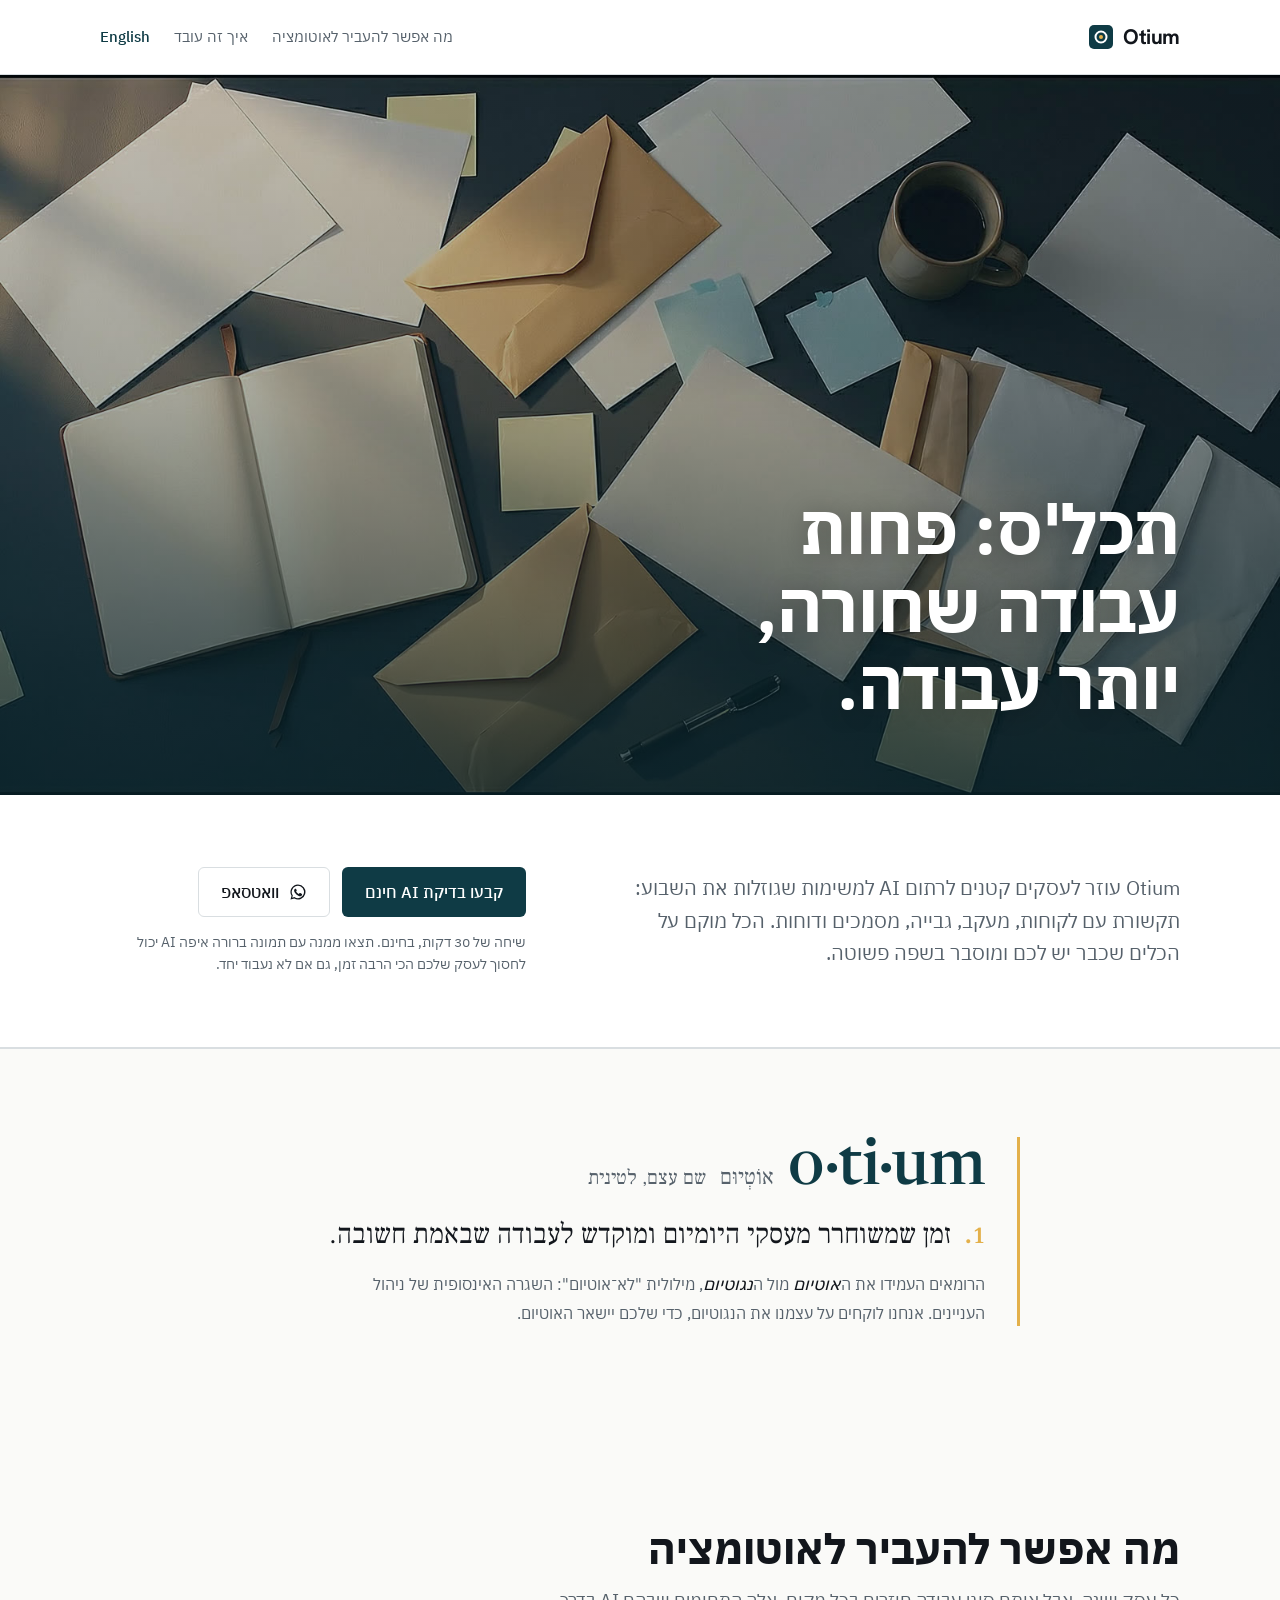
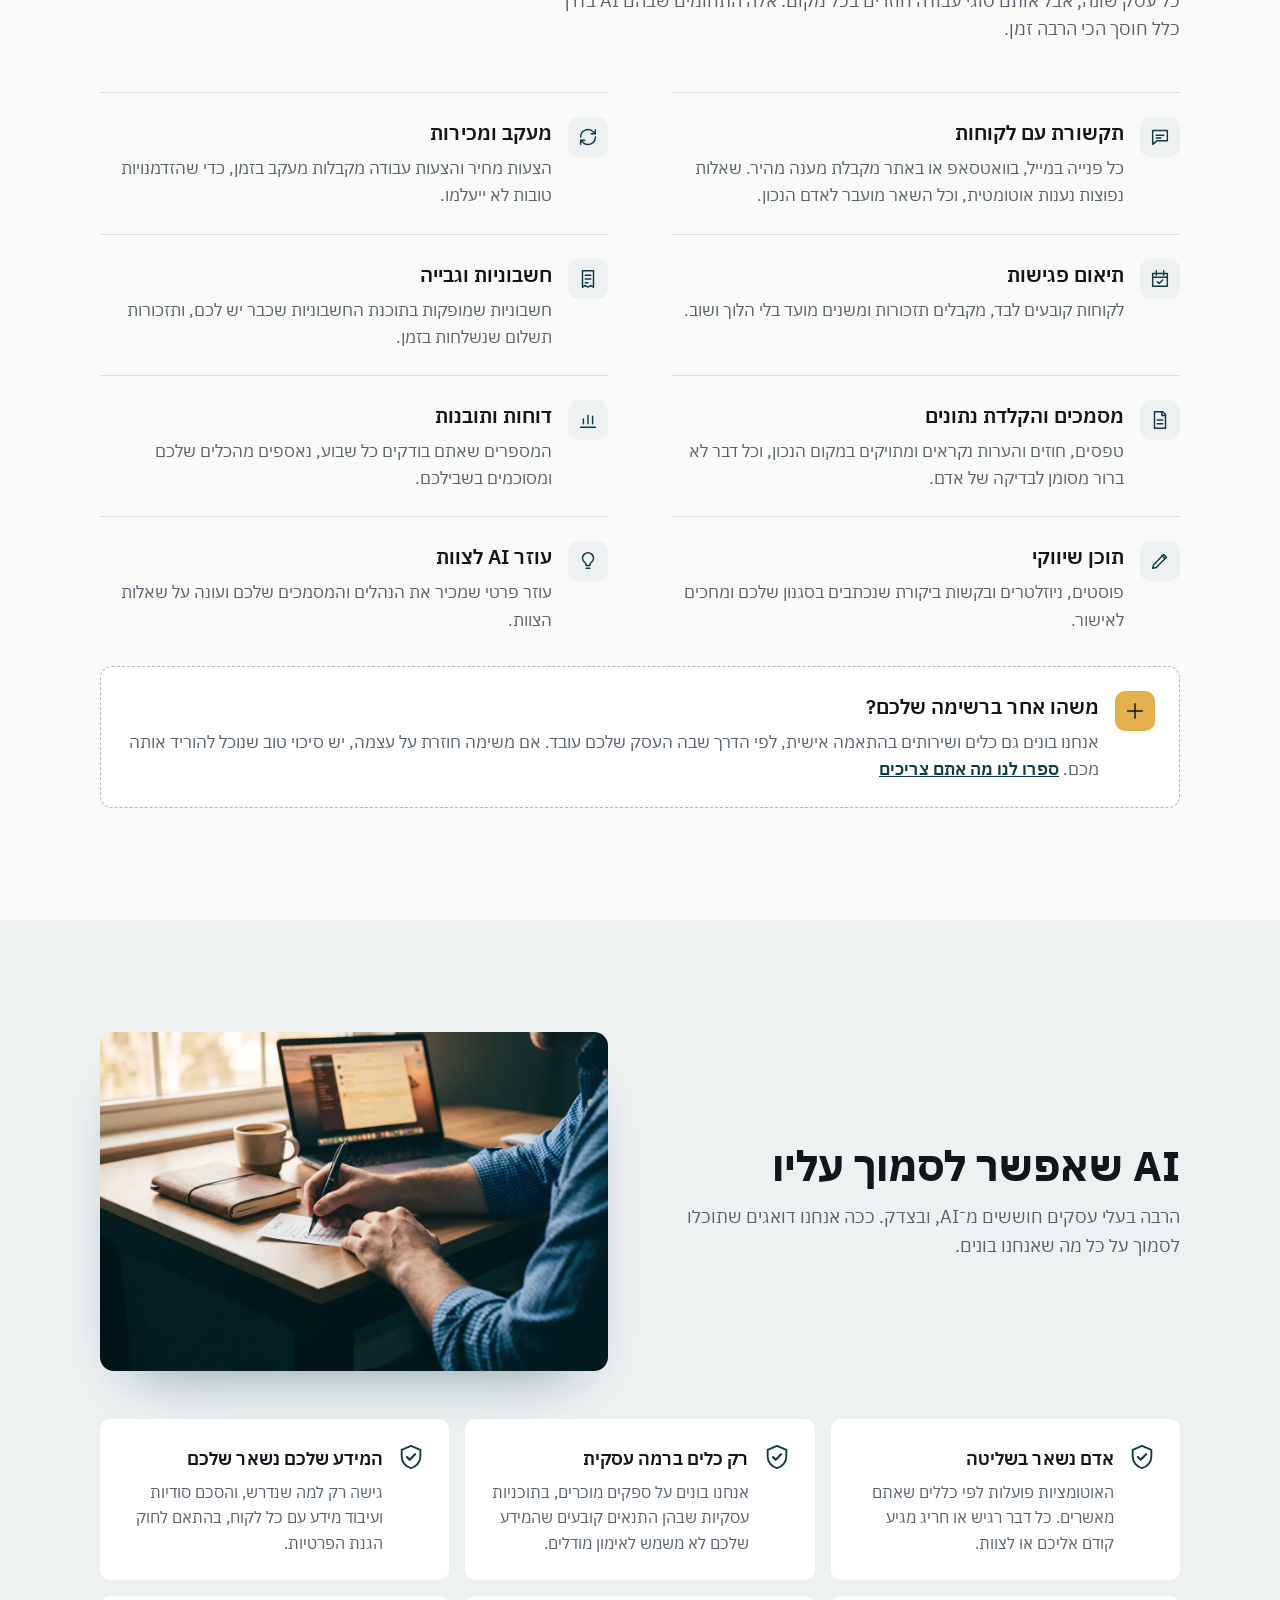
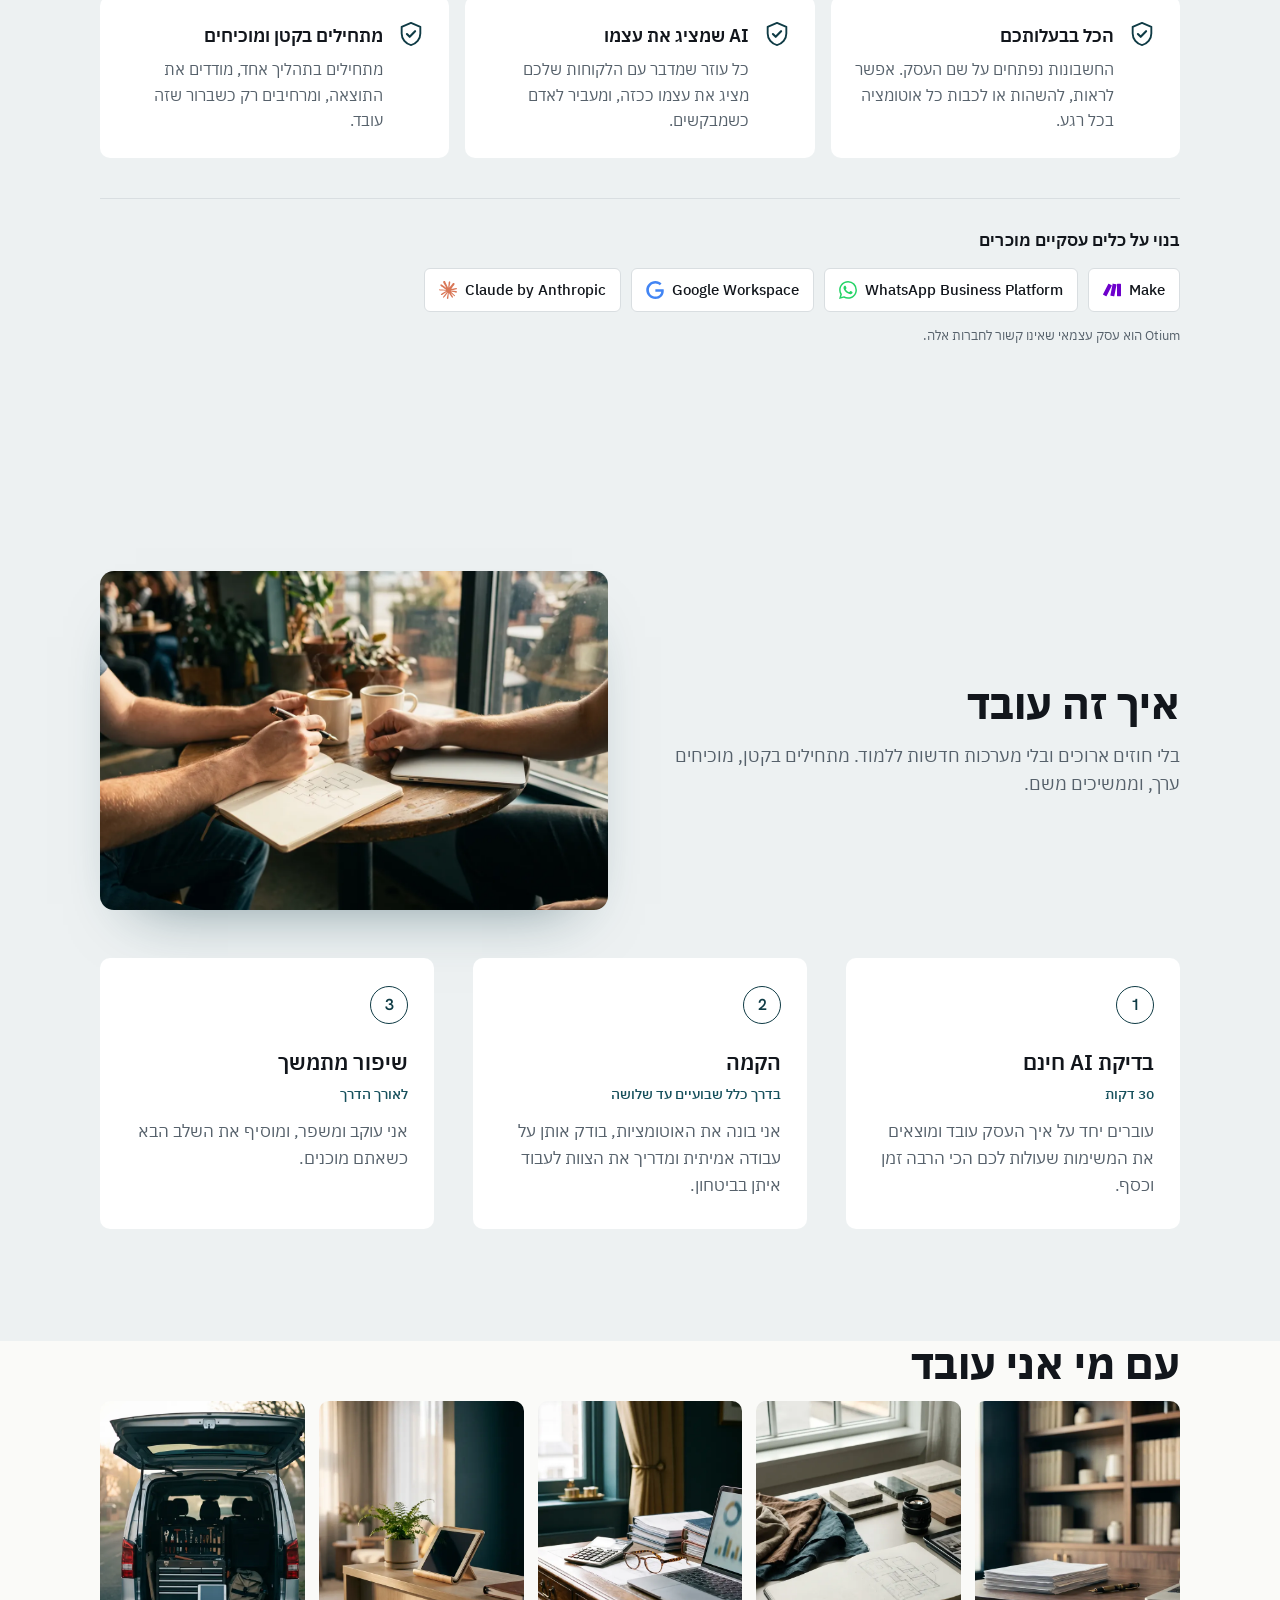
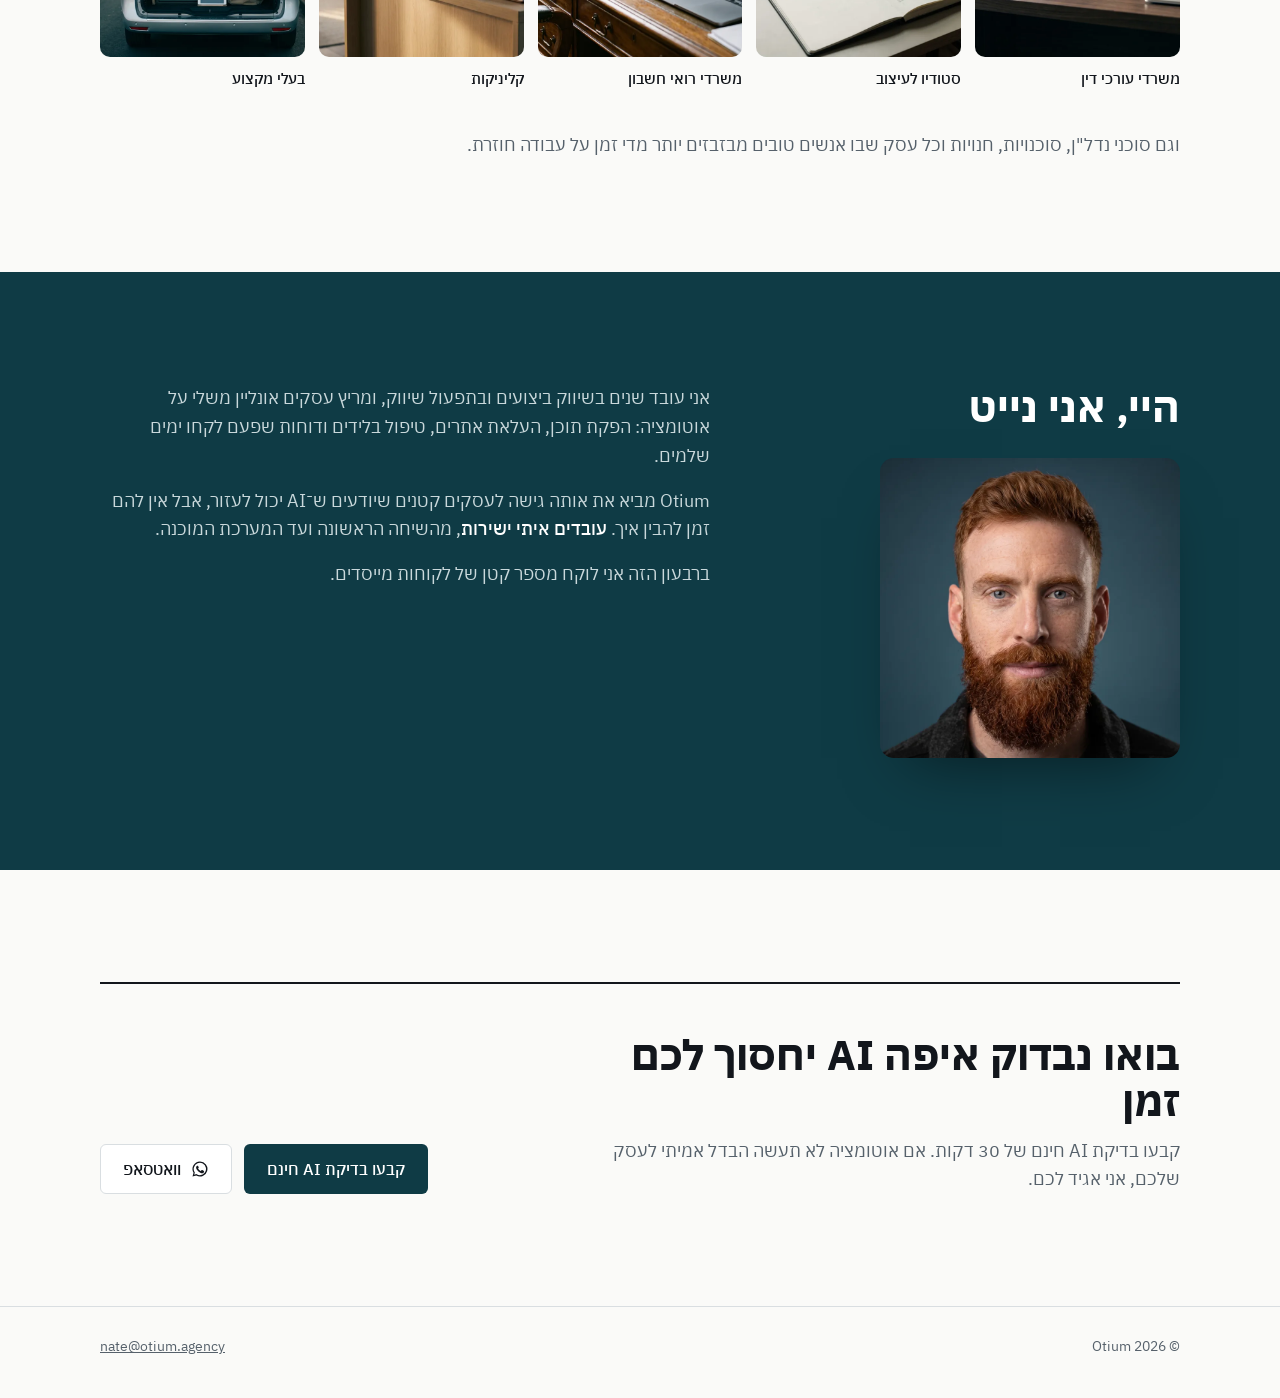
==== he/index.html @ 7bf5848b "Add files via upload" ====
<!doctype html>
<html lang="he" dir="rtl">
<head>
<meta charset="utf-8">
<meta name="viewport" content="width=device-width, initial-scale=1">
<title>Otium | אוטומציות AI לעסקים</title>
<meta name="description" content="Otium עוזר לעסקים קטנים לרתום AI למשימות שגוזלות את השבוע: תקשורת עם לקוחות, מעקב, גבייה, מסמכים ודוחות, על הכלים שכבר יש לכם.">
<meta property="og:title" content="Otium | אוטומציות AI לעסקים">
<meta property="og:description" content="פחות עבודה שחורה, יותר עבודה. אוטומציות AI לעסקים.">
<meta property="og:type" content="website">
<meta property="og:url" content="https://otium.agency/he/">
<meta property="og:image" content="https://otium.agency/media/og.jpg">
<meta property="og:image:width" content="1200">
<meta property="og:image:height" content="630">
<meta name="twitter:card" content="summary_large_image">
<link rel="alternate" hreflang="en" href="https://otium.agency/">
<link rel="icon" href="data:image/svg+xml,%3Csvg xmlns='http://www.w3.org/2000/svg' viewBox='0 0 24 24'%3E%3Crect width='24' height='24' rx='5' fill='%230F3B45'/%3E%3Cpath d='M12 6.5a5.5 5.5 0 1 0 0 11a5.5 5.5 0 1 0 0-11z' fill='none' stroke='%23fff' stroke-width='2'/%3E%3Ccircle cx='12' cy='12' r='2' fill='%23E3B04B'/%3E%3C/svg%3E">
<link rel="preconnect" href="https://fonts.googleapis.com">
<link rel="preconnect" href="https://fonts.gstatic.com" crossorigin>
<link href="https://fonts.googleapis.com/css2?family=Hanken+Grotesk:wght@600;700&family=IBM+Plex+Sans+Hebrew:wght@400;500;600;700&family=Newsreader:ital,opsz,wght@0,6..72,400;0,6..72,500;1,6..72,400&family=Frank+Ruhl+Libre:wght@400;500&display=swap" rel="stylesheet">
<link rel="stylesheet" href="/styles.css">
</head>
<body dir="rtl">

<header class="site-header">
  <div class="wrap">
    <a class="wordmark" href="/he/">
      <svg class="mark" viewBox="0 0 24 24" aria-hidden="true"><rect width="24" height="24" rx="5" fill="#0F3B45"/><path d="M12 6.5a5.5 5.5 0 1 0 0 11a5.5 5.5 0 1 0 0-11z" fill="none" stroke="#fff" stroke-width="2"/><circle cx="12" cy="12" r="2" fill="#E3B04B"/></svg>
      Otium
    </a>
    <nav class="header-links" aria-label="ראשי">
      <a class="hide-sm" href="#what">מה אפשר להעביר לאוטומציה</a>
      <a class="hide-sm" href="#how">איך זה עובד</a>
      <a class="lang" href="/" lang="en">English</a>
    </nav>
  </div>
</header>

<main>
  <section class="hero-film" aria-label="וידאו: ניירות, מעטפות ופתקים מפוזרים מתארגנים לשולחן מסודר ונקי.">
    <video autoplay muted loop playsinline preload="auto" poster="/media/hero-desk-poster.jpg">
      <source src="/media/hero-desk.mp4" type="video/mp4">
    </video>
    <div class="film-overlay"><div class="wrap"><h1>תכל'ס: פחות עבודה שחורה, יותר עבודה.</h1></div></div>
  </section>

  <section class="hero hero-text">
    <div class="wrap">
      <div>
        <p class="lede">Otium עוזר לעסקים קטנים לרתום AI למשימות שגוזלות את השבוע: תקשורת עם לקוחות, מעקב, גבייה, מסמכים ודוחות. הכל מוקם על הכלים שכבר יש לכם ומוסבר בשפה פשוטה.</p>
        <div class="cta-row">
          <a class="btn btn-primary" href="https://calendar.google.com/calendar/appointments/schedules/AcZssZ142zV-01hheuD1KEH9FqK9VhG_BgDRXdclDUBsCa_bqijjfRB_04vODxj_k6ZKtGDQgLFrmioO?gv=true" target="_blank" rel="noopener">קבעו בדיקת AI חינם</a>
          <a class="btn btn-ghost" href="https://wa.me/972507139418?text=%D7%94%D7%99%D7%99%20%D7%A0%D7%99%D7%99%D7%98%2C%20%D7%90%D7%A9%D7%9E%D7%97%20%D7%9C%D7%91%D7%93%D7%99%D7%A7%D7%AA%20AI%20%D7%97%D7%99%D7%A0%D7%9D" data-whatsapp><svg viewBox="0 0 24 24" aria-hidden="true"><path fill="currentColor" d="M12 2a10 10 0 0 0-8.6 15.1L2 22l5-1.3A10 10 0 1 0 12 2Zm0 18.2c-1.6 0-3.1-.4-4.4-1.2l-.3-.2-3 .8.8-2.9-.2-.3A8.2 8.2 0 1 1 12 20.2Zm4.5-6.1c-.2-.1-1.5-.7-1.7-.8-.2-.1-.4-.1-.6.1l-.8 1c-.1.2-.3.2-.5.1a6.7 6.7 0 0 1-3.3-2.9c-.3-.4.2-.4.7-1.3.1-.2 0-.3 0-.4l-.8-1.8c-.2-.5-.4-.4-.6-.4h-.5a1 1 0 0 0-.7.3 3 3 0 0 0-.9 2.2 5.2 5.2 0 0 0 1.1 2.7 11.8 11.8 0 0 0 4.5 4c1.7.7 2.3.8 3.2.6.5-.1 1.5-.6 1.7-1.2.2-.6.2-1.1.1-1.2l-.4-.3Z"/></svg> וואטסאפ</a>
        </div>
        <p class="fine">שיחה של 30 דקות, בחינם. תצאו ממנה עם תמונה ברורה איפה AI יכול לחסוך לעסק שלכם הכי הרבה זמן, גם אם לא נעבוד יחד.</p>
      </div>
    </div>
  </section>

  <section class="definition" aria-label="משמעות השם">
    <div class="wrap">
      <div class="dict">
        <p class="dict-head"><span class="dict-word" lang="la" dir="ltr">o·ti·um</span> <span class="dict-ipa">אוֹטְיוּם</span> <span class="dict-pos">שם עצם, לטינית</span></p>
        <p class="dict-sense"><span class="dict-n">1.</span> זמן שמשוחרר מעסקי היומיום ומוקדש לעבודה שבאמת חשובה.</p>
        <p class="dict-note">הרומאים העמידו את ה<em>אוטיום</em> מול ה<em>נגוטיום</em>, מילולית "לא־אוטיום": השגרה האינסופית של ניהול העניינים. אנחנו לוקחים על עצמנו את הנגוטיום, כדי שלכם יישאר האוטיום.</p>
      </div>
    </div>
  </section>

  <section class="block" id="what">
    <div class="wrap">
      <h2>מה אפשר להעביר לאוטומציה</h2>
      <p class="intro">כל עסק שונה, אבל אותם סוגי עבודה חוזרים בכל מקום. אלה התחומים שבהם AI בדרך כלל חוסך הכי הרבה זמן.</p>
      <ul class="areas">
        <li><svg class="area-icon" viewBox="0 0 24 24" aria-hidden="true" fill="none" stroke="currentColor" stroke-width="1.6" stroke-linecap="round" stroke-linejoin="round"><path d="M4 5h16v11H9l-5 4z"/><path d="M8 10h8M8 13h5"/></svg><div><h3>תקשורת עם לקוחות</h3><p>כל פנייה במייל, בוואטסאפ או באתר מקבלת מענה מהיר. שאלות נפוצות נענות אוטומטית, וכל השאר מועבר לאדם הנכון.</p></div></li>
        <li><svg class="area-icon" viewBox="0 0 24 24" aria-hidden="true" fill="none" stroke="currentColor" stroke-width="1.6" stroke-linecap="round" stroke-linejoin="round"><path d="M4 12a8 8 0 0 1 13.7-5.7L20 8.5"/><path d="M20 4v4.5h-4.5"/><path d="M20 12a8 8 0 0 1-13.7 5.7L4 15.5"/><path d="M4 20v-4.5h4.5"/></svg><div><h3>מעקב ומכירות</h3><p>הצעות מחיר והצעות עבודה מקבלות מעקב בזמן, כדי שהזדמנויות טובות לא ייעלמו.</p></div></li>
        <li><svg class="area-icon" viewBox="0 0 24 24" aria-hidden="true" fill="none" stroke="currentColor" stroke-width="1.6" stroke-linecap="round" stroke-linejoin="round"><path d="M4 6h16v14H4z"/><path d="M4 10h16M8 3v5M16 3v5"/><path d="m9 15 2 2 4-4"/></svg><div><h3>תיאום פגישות</h3><p>לקוחות קובעים לבד, מקבלים תזכורות ומשנים מועד בלי הלוך ושוב.</p></div></li>
        <li><svg class="area-icon" viewBox="0 0 24 24" aria-hidden="true" fill="none" stroke="currentColor" stroke-width="1.6" stroke-linecap="round" stroke-linejoin="round"><path d="M6 3h12v18l-3-2-3 2-3-2-3 2z"/><path d="M9 8h6M9 12h6M9 16h3"/></svg><div><h3>חשבוניות וגבייה</h3><p>חשבוניות שמופקות בתוכנת החשבוניות שכבר יש לכם, ותזכורות תשלום שנשלחות בזמן.</p></div></li>
        <li><svg class="area-icon" viewBox="0 0 24 24" aria-hidden="true" fill="none" stroke="currentColor" stroke-width="1.6" stroke-linecap="round" stroke-linejoin="round"><path d="M6 3h9l3 3v15H6z"/><path d="M14 3v4h4"/><path d="M9 12h6M9 16h6"/></svg><div><h3>מסמכים והקלדת נתונים</h3><p>טפסים, חוזים והערות נקראים ומתויקים במקום הנכון, וכל דבר לא ברור מסומן לבדיקה של אדם.</p></div></li>
        <li><svg class="area-icon" viewBox="0 0 24 24" aria-hidden="true" fill="none" stroke="currentColor" stroke-width="1.6" stroke-linecap="round" stroke-linejoin="round"><path d="M4 20h16"/><path d="M7 16v-5M12 16V7M17 16v-8"/></svg><div><h3>דוחות ותובנות</h3><p>המספרים שאתם בודקים כל שבוע, נאספים מהכלים שלכם ומסוכמים בשבילכם.</p></div></li>
        <li><svg class="area-icon" viewBox="0 0 24 24" aria-hidden="true" fill="none" stroke="currentColor" stroke-width="1.6" stroke-linecap="round" stroke-linejoin="round"><path d="M4 20l4-1 11-11-3-3L5 16z"/><path d="M14 6l3 3"/></svg><div><h3>תוכן שיווקי</h3><p>פוסטים, ניוזלטרים ובקשות ביקורת שנכתבים בסגנון שלכם ומחכים לאישור.</p></div></li>
        <li><svg class="area-icon" viewBox="0 0 24 24" aria-hidden="true" fill="none" stroke="currentColor" stroke-width="1.6" stroke-linecap="round" stroke-linejoin="round"><path d="M12 3a6 6 0 0 1 6 6c0 2.2-1.2 3.6-2.5 4.6-.8.6-1.5 1.4-1.5 2.4v1h-4v-1c0-1-.7-1.8-1.5-2.4C7.2 12.6 6 11.2 6 9a6 6 0 0 1 6-6z"/><path d="M10 20h4"/></svg><div><h3>עוזר AI לצוות</h3><p>עוזר פרטי שמכיר את הנהלים והמסמכים שלכם ועונה על שאלות הצוות.</p></div></li>
        <li class="area-custom"><svg class="area-icon" viewBox="0 0 24 24" aria-hidden="true" fill="none" stroke="currentColor" stroke-width="1.6" stroke-linecap="round" stroke-linejoin="round"><path d="M12 4v16M4 12h16"/></svg><div><h3>משהו אחר ברשימה שלכם?</h3><p>אנחנו בונים גם כלים ושירותים בהתאמה אישית, לפי הדרך שבה העסק שלכם עובד. אם משימה חוזרת על עצמה, יש סיכוי טוב שנוכל להוריד אותה מכם. <a href="#contact">ספרו לנו מה אתם צריכים</a></p></div></li>
      </ul>
    </div>
  </section>

  <section class="block trust" id="trust">
    <div class="wrap">
      <div class="trust-head"><div><h2>AI שאפשר לסמוך עליו</h2>
      <p class="intro">הרבה בעלי עסקים חוששים מ־AI, ובצדק. ככה אנחנו דואגים שתוכלו לסמוך על כל מה שאנחנו בונים.</p></div><img class="trust-img" src="/media/trust-approve.webp" alt="ידיים של בעל עסק מסמנות רשימה קצרה ליד מחשב נייד" width="1200" height="800" loading="lazy"></div>
      <ul class="commitments">
        <li><svg viewBox="0 0 24 24" aria-hidden="true"><path d="M12 2.5 4 5.8v5.7c0 4.9 3.4 9 8 10 4.6-1 8-5.1 8-10V5.8z" fill="none" stroke="currentColor" stroke-width="1.6" stroke-linejoin="round"/><path d="m8.5 12 2.4 2.4 4.6-4.8" fill="none" stroke="currentColor" stroke-width="1.8" stroke-linecap="round" stroke-linejoin="round"/></svg><div><h3>אדם נשאר בשליטה</h3><p>האוטומציות פועלות לפי כללים שאתם מאשרים. כל דבר רגיש או חריג מגיע קודם אליכם או לצוות.</p></div></li>
        <li><svg viewBox="0 0 24 24" aria-hidden="true"><path d="M12 2.5 4 5.8v5.7c0 4.9 3.4 9 8 10 4.6-1 8-5.1 8-10V5.8z" fill="none" stroke="currentColor" stroke-width="1.6" stroke-linejoin="round"/><path d="m8.5 12 2.4 2.4 4.6-4.8" fill="none" stroke="currentColor" stroke-width="1.8" stroke-linecap="round" stroke-linejoin="round"/></svg><div><h3>רק כלים ברמה עסקית</h3><p>אנחנו בונים על ספקים מוכרים, בתוכניות עסקיות שבהן התנאים קובעים שהמידע שלכם לא משמש לאימון מודלים.</p></div></li>
        <li><svg viewBox="0 0 24 24" aria-hidden="true"><path d="M12 2.5 4 5.8v5.7c0 4.9 3.4 9 8 10 4.6-1 8-5.1 8-10V5.8z" fill="none" stroke="currentColor" stroke-width="1.6" stroke-linejoin="round"/><path d="m8.5 12 2.4 2.4 4.6-4.8" fill="none" stroke="currentColor" stroke-width="1.8" stroke-linecap="round" stroke-linejoin="round"/></svg><div><h3>המידע שלכם נשאר שלכם</h3><p>גישה רק למה שנדרש, והסכם סודיות ועיבוד מידע עם כל לקוח, בהתאם לחוק הגנת הפרטיות.</p></div></li>
        <li><svg viewBox="0 0 24 24" aria-hidden="true"><path d="M12 2.5 4 5.8v5.7c0 4.9 3.4 9 8 10 4.6-1 8-5.1 8-10V5.8z" fill="none" stroke="currentColor" stroke-width="1.6" stroke-linejoin="round"/><path d="m8.5 12 2.4 2.4 4.6-4.8" fill="none" stroke="currentColor" stroke-width="1.8" stroke-linecap="round" stroke-linejoin="round"/></svg><div><h3>הכל בבעלותכם</h3><p>החשבונות נפתחים על שם העסק. אפשר לראות, להשהות או לכבות כל אוטומציה בכל רגע.</p></div></li>
        <li><svg viewBox="0 0 24 24" aria-hidden="true"><path d="M12 2.5 4 5.8v5.7c0 4.9 3.4 9 8 10 4.6-1 8-5.1 8-10V5.8z" fill="none" stroke="currentColor" stroke-width="1.6" stroke-linejoin="round"/><path d="m8.5 12 2.4 2.4 4.6-4.8" fill="none" stroke="currentColor" stroke-width="1.8" stroke-linecap="round" stroke-linejoin="round"/></svg><div><h3>AI שמציג את עצמו</h3><p>כל עוזר שמדבר עם הלקוחות שלכם מציג את עצמו ככזה, ומעביר לאדם כשמבקשים.</p></div></li>
        <li><svg viewBox="0 0 24 24" aria-hidden="true"><path d="M12 2.5 4 5.8v5.7c0 4.9 3.4 9 8 10 4.6-1 8-5.1 8-10V5.8z" fill="none" stroke="currentColor" stroke-width="1.6" stroke-linejoin="round"/><path d="m8.5 12 2.4 2.4 4.6-4.8" fill="none" stroke="currentColor" stroke-width="1.8" stroke-linecap="round" stroke-linejoin="round"/></svg><div><h3>מתחילים בקטן ומוכיחים</h3><p>מתחילים בתהליך אחד, מודדים את התוצאה, ומרחיבים רק כשברור שזה עובד.</p></div></li>
      </ul>
      <div class="toolbelt">
        <p class="toolbelt-label">בנוי על כלים עסקיים מוכרים</p>
        <ul class="tool-names" dir="ltr"><li><svg class="tool-logo" viewBox="0 0 24 24" aria-hidden="true"><path fill="#D97757" d="m4.7144 15.9555 4.7174-2.6471.079-.2307-.079-.1275h-.2307l-.7893-.0486-2.6956-.0729-2.3375-.0971-2.2646-.1214-.5707-.1215-.5343-.7042.0546-.3522.4797-.3218.686.0608 1.5179.1032 2.2767.1578 1.6514.0972 2.4468.255h.3886l.0546-.1579-.1336-.0971-.1032-.0972L6.973 9.8356l-2.55-1.6879-1.3356-.9714-.7225-.4918-.3643-.4614-.1578-1.0078.6557-.7225.8803.0607.2246.0607.8925.686 1.9064 1.4754 2.4893 1.8336.3643.3035.1457-.1032.0182-.0728-.164-.2733-1.3539-2.4467-1.445-2.4893-.6435-1.032-.17-.6194c-.0607-.255-.1032-.4674-.1032-.7285L6.287.1335 6.6997 0l.9957.1336.419.3642.6192 1.4147 1.0018 2.2282 1.5543 3.0296.4553.8985.2429.8318.091.255h.1579v-.1457l.1275-1.706.2368-2.0947.2307-2.6957.0789-.7589.3764-.9107.7468-.4918.5828.2793.4797.686-.0668.4433-.2853 1.8517-.5586 2.9021-.3643 1.9429h.2125l.2429-.2429.9835-1.3053 1.6514-2.0643.7286-.8196.85-.9046.5464-.4311h1.0321l.759 1.1293-.34 1.1657-1.0625 1.3478-.8804 1.1414-1.2628 1.7-.7893 1.36.0729.1093.1882-.0183 2.8535-.607 1.5421-.2794 1.8396-.3157.8318.3886.091.3946-.3278.8075-1.967.4857-2.3072.4614-3.4364.8136-.0425.0304.0486.0607 1.5482.1457.6618.0364h1.621l3.0175.2247.7892.522.4736.6376-.079.4857-1.2142.6193-1.6393-.3886-3.825-.9107-1.3113-.3279h-.1822v.1093l1.0929 1.0686 2.0035 1.8092 2.5075 2.3314.1275.5768-.3218.4554-.34-.0486-2.2039-1.6575-.85-.7468-1.9246-1.621h-.1275v.17l.4432.6496 2.3436 3.5214.1214 1.0807-.17.3521-.6071.2125-.6679-.1214-1.3721-1.9246L14.38 17.959l-1.1414-1.9428-.1397.079-.674 7.2552-.3156.3703-.7286.2793-.6071-.4614-.3218-.7468.3218-1.4753.3886-1.9246.3157-1.53.2853-1.9004.17-.6314-.0121-.0425-.1397.0182-1.4328 1.9672-2.1796 2.9446-1.7243 1.8456-.4128.164-.7164-.3704.0667-.6618.4008-.5889 2.386-3.0357 1.4389-1.882.929-1.0868-.0062-.1579h-.0546l-6.3385 4.1164-1.1293.1457-.4857-.4554.0608-.7467.2307-.2429 1.9064-1.3114Z"/></svg><span>Claude by Anthropic</span></li><li><svg class="tool-logo" viewBox="0 0 24 24" aria-hidden="true"><path fill="#4285F4" d="M12.48 10.92v3.28h7.84c-.24 1.84-.853 3.187-1.787 4.133-1.147 1.147-2.933 2.4-6.053 2.4-4.827 0-8.6-3.893-8.6-8.72s3.773-8.72 8.6-8.72c2.6 0 4.507 1.027 5.907 2.347l2.307-2.307C18.747 1.44 16.133 0 12.48 0 5.867 0 .307 5.387.307 12s5.56 12 12.173 12c3.573 0 6.267-1.173 8.373-3.36 2.16-2.16 2.84-5.213 2.84-7.667 0-.76-.053-1.467-.173-2.053H12.48z"/></svg><span>Google Workspace</span></li><li><svg class="tool-logo" viewBox="0 0 24 24" aria-hidden="true"><path fill="#25D366" d="M17.472 14.382c-.297-.149-1.758-.867-2.03-.967-.273-.099-.471-.148-.67.15-.197.297-.767.966-.94 1.164-.173.199-.347.223-.644.075-.297-.15-1.255-.463-2.39-1.475-.883-.788-1.48-1.761-1.653-2.059-.173-.297-.018-.458.13-.606.134-.133.298-.347.446-.52.149-.174.198-.298.298-.497.099-.198.05-.371-.025-.52-.075-.149-.669-1.612-.916-2.207-.242-.579-.487-.5-.669-.51-.173-.008-.371-.01-.57-.01-.198 0-.52.074-.792.372-.272.297-1.04 1.016-1.04 2.479 0 1.462 1.065 2.875 1.213 3.074.149.198 2.096 3.2 5.077 4.487.709.306 1.262.489 1.694.625.712.227 1.36.195 1.871.118.571-.085 1.758-.719 2.006-1.413.248-.694.248-1.289.173-1.413-.074-.124-.272-.198-.57-.347m-5.421 7.403h-.004a9.87 9.87 0 01-5.031-1.378l-.361-.214-3.741.982.998-3.648-.235-.374a9.86 9.86 0 01-1.51-5.26c.001-5.45 4.436-9.884 9.888-9.884 2.64 0 5.122 1.03 6.988 2.898a9.825 9.825 0 012.893 6.994c-.003 5.45-4.437 9.884-9.885 9.884m8.413-18.297A11.815 11.815 0 0012.05 0C5.495 0 .16 5.335.157 11.892c0 2.096.547 4.142 1.588 5.945L.057 24l6.305-1.654a11.882 11.882 0 005.683 1.448h.005c6.554 0 11.89-5.335 11.893-11.893a11.821 11.821 0 00-3.48-8.413Z"/></svg><span>WhatsApp Business Platform</span></li><li><svg class="tool-logo" viewBox="0 0 24 24" aria-hidden="true"><path fill="#6D00CC" d="M13.38 3.498c-.27 0-.511.19-.566.465L9.85 18.986a.578.578 0 0 0 .453.678l4.095.826a.58.58 0 0 0 .682-.455l2.963-15.021a.578.578 0 0 0-.453-.678l-4.096-.826a.589.589 0 0 0-.113-.012zm-5.876.098a.576.576 0 0 0-.516.318L.062 17.697a.575.575 0 0 0 .256.774l3.733 1.877a.578.578 0 0 0 .775-.258l6.926-13.781a.577.577 0 0 0-.256-.776L7.762 3.658a.571.571 0 0 0-.258-.062zm11.74.115a.576.576 0 0 0-.576.576v15.426c0 .318.258.578.576.578h4.178a.58.58 0 0 0 .578-.578V4.287a.578.578 0 0 0-.578-.576Z"/></svg><span>Make</span></li></ul>
        <p class="toolbelt-note">Otium הוא עסק עצמאי שאינו קשור לחברות אלה.</p>
      </div>
    </div>
  </section>

  <section class="block process" id="how">
    <div class="wrap">
      <div class="trust-head"><div><h2>איך זה עובד</h2>
      <p class="intro">בלי חוזים ארוכים ובלי מערכות חדשות ללמוד. מתחילים בקטן, מוכיחים ערך, וממשיכים משם.</p></div><img class="trust-img" src="/media/how-consult.webp" alt="שני אנשים מתכננים אוטומציה יחד על כוס קפה" width="1200" height="800" loading="lazy"></div>
      <ol class="steps">
        <li>
          <h3>בדיקת AI חינם</h3>
          <p class="when">30 דקות</p>
          <p>עוברים יחד על איך העסק עובד ומוצאים את המשימות שעולות לכם הכי הרבה זמן וכסף.</p>
        </li>
        <li>
          <h3>הקמה</h3>
          <p class="when">בדרך כלל שבועיים עד שלושה</p>
          <p>אני בונה את האוטומציות, בודק אותן על עבודה אמיתית ומדריך את הצוות לעבוד איתן בביטחון.</p>
        </li>
        <li>
          <h3>שיפור מתמשך</h3>
          <p class="when">לאורך הדרך</p>
          <p>אני עוקב ומשפר, ומוסיף את השלב הבא כשאתם מוכנים.</p>
        </li>
      </ol>
    </div>
  </section>

  <section class="block tight" id="who">
    <div class="wrap">
      <h2>עם מי אני עובד</h2>
      <ul class="people">
        <li><figure><img src="/media/law.webp" alt="שולחן מסודר במשרד עורכי דין עם חוזה ועט" width="640" height="800" loading="lazy"><figcaption>משרדי עורכי דין</figcaption></figure></li>
        <li><figure><img src="/media/design.webp" alt="דוגמיות בד ותוכנית קומה על שולחן סטודיו" width="640" height="800" loading="lazy"><figcaption>סטודיו לעיצוב</figcaption></figure></li>
        <li><figure><img src="/media/accounting.webp" alt="מחשבון, דוחות ומחשב נייד עם גרפים" width="640" height="800" loading="lazy"><figcaption>משרדי רואי חשבון</figcaption></figure></li>
        <li><figure><img src="/media/clinic.webp" alt="דלפק קבלה רגוע בקליניקה עם טאבלט צ'ק־אין" width="640" height="800" loading="lazy"><figcaption>קליניקות</figcaption></figure></li>
        <li><figure><img src="/media/trades.webp" alt="ארגז כלים מסודר בתא המטען של רכב עבודה" width="640" height="800" loading="lazy"><figcaption>בעלי מקצוע</figcaption></figure></li>
      </ul>
      <p class="who-more">וגם סוכני נדל"ן, סוכנויות, חנויות וכל עסק שבו אנשים טובים מבזבזים יותר מדי זמן על עבודה חוזרת.</p>
    </div>
  </section>

  <section class="block about" id="about">
    <div class="wrap">
      <div class="about-intro">
        <h2>היי, אני נייט</h2>
        <img class="about-photo" src="/media/nate.webp" alt="נייט דובין, מייסד Otium" width="800" height="800" loading="lazy">
      </div>
      <div>
        <p>אני עובד שנים בשיווק ביצועים ובתפעול שיווק, ומריץ עסקים אונליין משלי על אוטומציה: הפקת תוכן, העלאת אתרים, טיפול בלידים ודוחות שפעם לקחו ימים שלמים.</p>
        <p>Otium מביא את אותה גישה לעסקים קטנים שיודעים ש־AI יכול לעזור, אבל אין להם זמן להבין איך. <strong>עובדים איתי ישירות</strong>, מהשיחה הראשונה ועד המערכת המוכנה.</p>
        <p>ברבעון הזה אני לוקח מספר קטן של לקוחות מייסדים.</p>
      </div>
    </div>
  </section>

  <section class="block contact" id="contact">
    <div class="wrap">
      <div class="panel">
        <div>
          <h2>בואו נבדוק איפה AI יחסוך לכם זמן</h2>
          <p>קבעו בדיקת AI חינם של 30 דקות. אם אוטומציה לא תעשה הבדל אמיתי לעסק שלכם, אני אגיד לכם.</p>
        </div>
        <div class="cta-row">
          <a class="btn btn-primary" href="https://calendar.google.com/calendar/appointments/schedules/AcZssZ142zV-01hheuD1KEH9FqK9VhG_BgDRXdclDUBsCa_bqijjfRB_04vODxj_k6ZKtGDQgLFrmioO?gv=true" target="_blank" rel="noopener">קבעו בדיקת AI חינם</a>
          <a class="btn btn-ghost" href="https://wa.me/972507139418?text=%D7%94%D7%99%D7%99%20%D7%A0%D7%99%D7%99%D7%98%2C%20%D7%90%D7%A9%D7%9E%D7%97%20%D7%9C%D7%91%D7%93%D7%99%D7%A7%D7%AA%20AI%20%D7%97%D7%99%D7%A0%D7%9D" data-whatsapp><svg viewBox="0 0 24 24" aria-hidden="true"><path fill="currentColor" d="M12 2a10 10 0 0 0-8.6 15.1L2 22l5-1.3A10 10 0 1 0 12 2Zm0 18.2c-1.6 0-3.1-.4-4.4-1.2l-.3-.2-3 .8.8-2.9-.2-.3A8.2 8.2 0 1 1 12 20.2Zm4.5-6.1c-.2-.1-1.5-.7-1.7-.8-.2-.1-.4-.1-.6.1l-.8 1c-.1.2-.3.2-.5.1a6.7 6.7 0 0 1-3.3-2.9c-.3-.4.2-.4.7-1.3.1-.2 0-.3 0-.4l-.8-1.8c-.2-.5-.4-.4-.6-.4h-.5a1 1 0 0 0-.7.3 3 3 0 0 0-.9 2.2 5.2 5.2 0 0 0 1.1 2.7 11.8 11.8 0 0 0 4.5 4c1.7.7 2.3.8 3.2.6.5-.1 1.5-.6 1.7-1.2.2-.6.2-1.1.1-1.2l-.4-.3Z"/></svg> וואטסאפ</a>
        </div>
      </div>
    </div>
  </section>
</main>

<footer>
  <div class="wrap">
    <span>© 2026 Otium</span>
    <a href="mailto:nate@otium.agency">nate@otium.agency</a>
  </div>
</footer>

<script>
  (function () {
    var v = document.querySelector('.hero-film video');
    if (v && window.matchMedia('(prefers-reduced-motion: reduce)').matches) { v.removeAttribute('autoplay'); v.pause(); }
  })();
</script>
</body>
</html>
---- styles.css ----
:root {
  --paper: #FAFAF8;
  --white: #FFFFFF;
  --ink: #12161C;
  --petrol: #0F3B45;
  --petrol-2: #16505C;
  --mist: #EDF1F2;
  --steel: #56616B;
  --line: #D9DEE1;
  --gold: #E3B04B;

  --display: "Hanken Grotesk", "IBM Plex Sans Hebrew", system-ui, sans-serif;
  --body: "IBM Plex Sans", "IBM Plex Sans Hebrew", system-ui, sans-serif;

  --wrap: 1160px;
  --gutter: clamp(16px, 4vw, 40px);
}

* { box-sizing: border-box; }
html { -webkit-text-size-adjust: 100%; }
body {
  margin: 0;
  background: var(--paper);
  color: var(--ink);
  font-family: var(--body);
  font-size: 17px;
  line-height: 1.6;
  overflow-x: hidden;
}
a { color: inherit; }
:focus-visible { outline: 2px solid var(--petrol); outline-offset: 3px; border-radius: 2px; }

.wrap { max-width: var(--wrap); margin: 0 auto; padding: 0 var(--gutter); }

/* ---------- Header ---------- */
.site-header { padding: 20px 0; border-bottom: 1px solid var(--line); background: var(--white); }
.site-header .wrap { display: flex; align-items: center; justify-content: space-between; gap: 16px; }
.wordmark {
  font-family: var(--display);
  font-weight: 700;
  font-size: 21px;
  letter-spacing: -0.02em;
  text-decoration: none;
  display: inline-flex; align-items: center; gap: 10px;
  direction: ltr;
}
.wordmark .mark { width: 24px; height: 24px; flex: none; }
.header-links { display: flex; align-items: center; gap: 24px; font-size: 15px; }
.header-links a { text-decoration: none; color: var(--steel); }
.header-links a:hover { color: var(--ink); }
.header-links .lang { color: var(--petrol); font-weight: 500; }

/* ---------- Buttons ---------- */
.btn {
  display: inline-flex; align-items: center; justify-content: center; gap: 10px;
  font: 500 16px/1 var(--body);
  padding: 15px 22px;
  border-radius: 6px;
  text-decoration: none;
  border: 1px solid transparent;
  transition: background-color .15s ease, color .15s ease, border-color .15s ease;
}
.btn-primary { background: var(--petrol); color: var(--white); }
.btn-primary:hover { background: var(--petrol-2); }
.btn-ghost { background: var(--white); color: var(--ink); border-color: var(--line); }
.btn-ghost:hover { border-color: var(--ink); }
.btn svg { width: 18px; height: 18px; flex: none; }

/* ---------- Hero ---------- */
.hero { padding: clamp(48px, 8vw, 104px) 0; background: var(--white); border-bottom: 1px solid var(--line); }
.hero .wrap {
  display: grid;
  grid-template-columns: minmax(0, 1.1fr) minmax(0, .9fr);
  gap: clamp(36px, 6vw, 88px);
  align-items: center;
}
.hero h1 {
  font-family: var(--display);
  font-weight: 700;
  font-size: clamp(40px, 5.6vw, 68px);
  line-height: 1.02;
  letter-spacing: -0.035em;
  margin: 0 0 24px;
  max-width: 14ch;
}
.hero .lede { font-size: clamp(18px, 1.5vw, 20px); color: var(--steel); max-width: 33em; margin: 0 0 36px; }
.cta-row { display: flex; flex-wrap: wrap; gap: 12px; }
.hero .fine { margin: 20px 0 0; font-size: 14px; color: var(--steel); max-width: 34em; }

/* Automation log: the one memorable moment */
.log {
  background: var(--petrol);
  color: #E6EEF0;
  border-radius: 14px;
  padding: 26px 26px 22px;
  box-shadow: 0 40px 80px -40px rgba(15, 59, 69, .6);
}
.log-head { display: flex; justify-content: space-between; align-items: baseline; gap: 12px; margin-bottom: 18px; }
.log-head strong { font-family: var(--display); font-size: 18px; font-weight: 600; color: var(--white); letter-spacing: -0.01em; }
.log-head span { font-size: 13px; color: #9FB8BE; }
.log ol { list-style: none; margin: 0; padding: 0; }
.log li {
  display: grid; grid-template-columns: 52px 14px minmax(0, 1fr); gap: 10px;
  align-items: baseline;
  padding: 11px 0;
  border-top: 1px solid rgba(255, 255, 255, .1);
  font-size: 15px; line-height: 1.45;
}
.log time { font-variant-numeric: tabular-nums; color: #9FB8BE; font-size: 14px; direction: ltr; }
.log .dot { width: 8px; height: 8px; border-radius: 50%; background: var(--gold); align-self: center; }
.log-total {
  margin-top: 8px; padding-top: 16px;
  border-top: 1px solid rgba(255, 255, 255, .22);
  display: flex; align-items: baseline; justify-content: space-between; gap: 12px;
  font-size: 14px; color: #C9D8DB;
}
.log-total b { font-family: var(--display); font-size: 34px; font-weight: 700; letter-spacing: -0.02em; color: var(--gold); }

@media (prefers-reduced-motion: no-preference) {
  .log li, .log-total { opacity: 0; animation: reveal .4s ease-out forwards; }
  .log li:nth-child(1) { animation-delay: .25s; }
  .log li:nth-child(2) { animation-delay: .55s; }
  .log li:nth-child(3) { animation-delay: .85s; }
  .log li:nth-child(4) { animation-delay: 1.15s; }
  .log li:nth-child(5) { animation-delay: 1.45s; }
  .log li:nth-child(6) { animation-delay: 1.75s; }
  .log-total { animation-delay: 2.2s; }
  @keyframes reveal { from { opacity: 0; transform: translateY(4px); } to { opacity: 1; transform: none; } }
}

/* ---------- Sections ---------- */
section.block { padding: clamp(64px, 9vw, 112px) 0; }
section.block.tight { padding-top: 0; }
.block h2 {
  font-family: var(--display);
  font-weight: 700;
  font-size: clamp(30px, 3.4vw, 42px);
  line-height: 1.1;
  letter-spacing: -0.03em;
  margin: 0 0 14px;
  max-width: 22ch;
}
.block .intro { color: var(--steel); max-width: 36em; margin: 0 0 48px; font-size: 18px; }

/* Capabilities: two-column ruled list */
.areas { list-style: none; margin: 0; padding: 0; display: grid; grid-template-columns: repeat(2, minmax(0, 1fr)); column-gap: clamp(32px, 5vw, 72px); }
.areas li { padding: 24px 0; border-top: 1px solid var(--line); }
.areas h3 { font-family: var(--display); font-size: 20px; font-weight: 600; letter-spacing: -0.01em; margin: 0 0 6px; }
.areas p { margin: 0; color: var(--steel); }

/* Process: a real sequence, so it's numbered */
.process { background: var(--mist); }
.steps { list-style: none; margin: 0; padding: 0; display: grid; grid-template-columns: repeat(3, minmax(0, 1fr)); gap: clamp(24px, 3vw, 40px); counter-reset: step; }
.steps li { counter-increment: step; background: var(--white); border-radius: 10px; padding: 28px 26px 30px; }
.steps li::before {
  content: counter(step);
  display: grid; place-items: center;
  width: 36px; height: 36px; border-radius: 50%;
  border: 1.5px solid var(--petrol); color: var(--petrol);
  font: 600 16px/1 var(--display);
  margin-bottom: 22px;
}
.steps h3 { font-family: var(--display); font-size: 21px; font-weight: 600; letter-spacing: -0.01em; margin: 0 0 4px; }
.steps .when { font-size: 14px; color: var(--petrol-2); font-weight: 500; margin: 0 0 12px; }
.steps p { margin: 0; color: var(--steel); }

/* Principles */
.principles { list-style: none; margin: 0; padding: 0; display: grid; grid-template-columns: repeat(4, minmax(0, 1fr)); gap: clamp(24px, 3vw, 40px); }
.principles li { border-top: 2px solid var(--petrol); padding-top: 18px; }
.principles h3 { font-family: var(--display); font-size: 18px; font-weight: 600; margin: 0 0 6px; }
.principles p { margin: 0; color: var(--steel); font-size: 16px; }

/* Who it's for */
.who-line { font-size: clamp(19px, 2vw, 23px); line-height: 1.6; max-width: 40em; margin: 0; color: var(--ink); }
.who-line span { white-space: nowrap; }
.who-line .sep { color: var(--gold); padding: 0 .35em; }

/* About */
.about { background: var(--petrol); color: #E6EEF0; }
.about .wrap { display: grid; grid-template-columns: minmax(0, .8fr) minmax(0, 1.2fr); gap: clamp(28px, 5vw, 80px); align-items: start; }
.about h2 { color: var(--white); }
.about p { margin: 0 0 16px; max-width: 36em; color: #C9D8DB; font-size: 18px; }
.about p:last-child { margin-bottom: 0; }
.about strong { color: var(--white); font-weight: 500; }

/* Contact */
.contact .panel {
  border-top: 2px solid var(--ink);
  padding-top: clamp(32px, 4vw, 48px);
  display: grid; grid-template-columns: minmax(0, 1.2fr) auto; gap: 32px; align-items: end;
}
.contact h2 { margin-bottom: 12px; }
.contact p { margin: 0; color: var(--steel); max-width: 34em; font-size: 18px; }

footer { padding: 28px 0 40px; font-size: 14px; color: var(--steel); border-top: 1px solid var(--line); }
footer .wrap { display: flex; flex-wrap: wrap; justify-content: space-between; gap: 12px; }
footer a { color: var(--steel); }

/* ---------- Responsive ---------- */
@media (max-width: 960px) {
  .principles { grid-template-columns: repeat(2, minmax(0, 1fr)); }
}
@media (max-width: 860px) {
  .hero .wrap, .about .wrap { grid-template-columns: 1fr; }
  .steps { grid-template-columns: 1fr; }
  .areas { grid-template-columns: 1fr; }
  .contact .panel { grid-template-columns: 1fr; }
}
@media (max-width: 600px) {
  .principles { grid-template-columns: 1fr; }
  .header-links .hide-sm { display: none; }
  .btn { width: 100%; }
  .cta-row { flex-direction: column; }
  .log { padding: 22px 18px 18px; }
  .log li { grid-template-columns: 46px 12px minmax(0, 1fr); }
  .who-line span { white-space: normal; }
}

/* ---------- Hebrew / RTL ---------- */
body[dir="rtl"] { font-family: "IBM Plex Sans Hebrew", system-ui, sans-serif; }
body[dir="rtl"] .hero h1,
body[dir="rtl"] .block h2,
body[dir="rtl"] h3,
body[dir="rtl"] .log-head strong,
body[dir="rtl"] .log-total b { font-family: "IBM Plex Sans Hebrew", system-ui, sans-serif; letter-spacing: 0; }
body[dir="rtl"] .hero h1 { font-weight: 700; line-height: 1.1; max-width: 12ch; }
body[dir="rtl"] .block h2 { font-weight: 700; }

/* ---------- Video hero ---------- */
.hero.hero-video {
  position: relative; overflow: hidden; isolation: isolate;
  background: var(--petrol); color: var(--white); border-bottom: 0;
  min-height: clamp(600px, 86vh, 860px);
  display: flex; align-items: center;
}
.hero-media { position: absolute; inset: 0; z-index: -2; }
.hero-media video, .hero-media img { width: 100%; height: 100%; object-fit: cover; display: block; }
.hero-shade {
  position: absolute; inset: 0; z-index: -1;
  background: linear-gradient(90deg, rgba(9, 36, 43, .94) 0%, rgba(9, 36, 43, .82) 38%, rgba(9, 36, 43, .35) 72%, rgba(9, 36, 43, .2) 100%);
}
body[dir="rtl"] .hero-shade { background: linear-gradient(270deg, rgba(9, 36, 43, .94) 0%, rgba(9, 36, 43, .82) 38%, rgba(9, 36, 43, .35) 72%, rgba(9, 36, 43, .2) 100%); }
.hero-video .wrap { width: 100%; }
.hero-video h1 { color: var(--white); }
.hero-video .lede { color: #D3E1E4; }
.hero-video .fine { color: #A6BFC4; }
.hero-video .btn-primary { background: var(--gold); color: var(--ink); }
.hero-video .btn-primary:hover { background: #F0C266; }
.hero-video .btn-ghost { background: transparent; color: var(--white); border-color: rgba(255, 255, 255, .45); }
.hero-video .btn-ghost:hover { border-color: var(--white); background: rgba(255, 255, 255, .08); }
.hero-video .log {
  background: rgba(10, 42, 50, .62);
  border: 1px solid rgba(255, 255, 255, .16);
  -webkit-backdrop-filter: blur(14px); backdrop-filter: blur(14px);
}
.site-header.on-dark { position: absolute; inset: 0 0 auto 0; z-index: 5; background: transparent; border-bottom-color: rgba(255, 255, 255, .14); }
.site-header.on-dark .wordmark { color: var(--white); }
.site-header.on-dark .header-links a { color: #C9D8DB; }
.site-header.on-dark .header-links a:hover { color: var(--white); }
.site-header.on-dark .header-links .lang { color: var(--gold); }
.hero-video { padding-top: clamp(110px, 12vw, 150px); }

/* ---------- Who: photo strip ---------- */
.people { list-style: none; margin: 0 0 40px; padding: 0; display: grid; grid-template-columns: repeat(5, minmax(0, 1fr)); gap: 14px; }
.people figure { margin: 0; }
.people img { width: 100%; aspect-ratio: 4 / 5; object-fit: cover; border-radius: 10px; display: block; background: var(--mist); }
.people figcaption { margin-top: 10px; font-weight: 500; font-size: 15px; }
.who-more { color: var(--steel); font-size: 18px; max-width: 40em; margin: 0; }

@media (max-width: 860px) {
  .hero-shade, body[dir="rtl"] .hero-shade { background: linear-gradient(180deg, rgba(9, 36, 43, .9) 0%, rgba(9, 36, 43, .8) 55%, rgba(9, 36, 43, .7) 100%); }
  .hero.hero-video { min-height: 0; padding-bottom: 56px; }
  .people { grid-template-columns: repeat(2, minmax(0, 1fr)); }
  .people li:last-child { grid-column: 1 / -1; }
  .people li:last-child img { aspect-ratio: 16 / 9; }
}
.people img { height: auto; }
.site-header.on-dark .mark rect { fill: var(--white); }
.site-header.on-dark .mark path { stroke: var(--petrol); }

.about-photo { display: block; width: 100%; max-width: 300px; height: auto; aspect-ratio: 1; object-fit: cover; border-radius: 14px; margin-top: 28px; box-shadow: 0 30px 60px -30px rgba(0, 0, 0, .55); }
@media (max-width: 860px) { .about-photo { max-width: 220px; margin-top: 20px; } }

/* ---------- Film hero: video in its own space, no tint ---------- */
.hero-film { position: relative; background: #0B1F24; line-height: 0; }
.hero-film video { display: block; width: 100%; height: min(80vh, 56.25vw); min-height: 220px; object-fit: cover; }
.film-caption {
  position: absolute; left: var(--gutter); bottom: 20px; margin: 0;
  display: inline-flex; align-items: center; gap: 10px;
  padding: 9px 14px; border-radius: 999px;
  background: var(--petrol); color: var(--white);
  font: 500 14px/1.2 var(--body);
}
body[dir="rtl"] .film-caption { left: auto; right: var(--gutter); }
.film-caption .dot { width: 8px; height: 8px; border-radius: 50%; background: var(--gold); }
@media (prefers-reduced-motion: no-preference) {
  .film-caption .dot { animation: blink 1.6s ease-in-out infinite; }
  @keyframes blink { 50% { opacity: .25; } }
}
@media (max-width: 600px) { .film-caption { bottom: 12px; font-size: 13px; padding: 7px 12px; } }

/* ---------- Trust ---------- */
.trust { background: var(--mist); }
.commitments { list-style: none; margin: 0; padding: 0; display: grid; grid-template-columns: repeat(3, minmax(0, 1fr)); gap: 16px; }
.commitments li { background: var(--white); border-radius: 10px; padding: 24px; display: grid; grid-template-columns: 28px minmax(0, 1fr); gap: 14px; align-items: start; }
.commitments svg { width: 28px; height: 28px; color: var(--petrol); }
.commitments h3 { font-family: var(--display); font-size: 18px; font-weight: 600; margin: 2px 0 6px; letter-spacing: -0.01em; }
.commitments p { margin: 0; color: var(--steel); font-size: 16px; }
.toolbelt { margin-top: 40px; padding-top: 28px; border-top: 1px solid var(--line); }
.toolbelt-label { margin: 0 0 14px; font-weight: 600; }
.tool-names { list-style: none; margin: 0; padding: 0; display: flex; flex-wrap: wrap; gap: 10px; }
body[dir="rtl"] .tool-names { justify-content: flex-end; }
.tool-names li { background: var(--white); border: 1px solid var(--line); border-radius: 6px; padding: 9px 14px; font-weight: 500; font-size: 15px; }
.toolbelt-note { margin: 14px 0 0; font-size: 13px; color: var(--steel); }
@media (max-width: 960px) { .commitments { grid-template-columns: repeat(2, minmax(0, 1fr)); } }
@media (max-width: 600px) { .commitments { grid-template-columns: 1fr; } }

/* ---------- Flow hero: coded animation ---------- */
.flow { background: var(--petrol); color: #E6EEF0; padding: clamp(40px, 6vw, 72px) 0; overflow: hidden; }
.flow-inner {
  position: relative;
  display: grid;
  grid-template-columns: minmax(0, .95fr) 140px minmax(0, 1.1fr);
  align-items: center;
  min-height: 400px;
}
.flow-label { margin: 0 0 14px; font-size: 13px; color: #9FB8BE; letter-spacing: .01em; }
.flow-in { align-self: center; }
.flow-slot { height: 96px; border: 1px dashed rgba(255, 255, 255, .16); border-radius: 10px; }
.flow-core { position: relative; align-self: stretch; display: grid; place-items: center; }
.flow-core::before { content: ""; position: absolute; top: 8%; bottom: 8%; left: 50%; width: 1px; background: linear-gradient(transparent, rgba(255, 255, 255, .22) 20%, rgba(255, 255, 255, .22) 80%, transparent); }
.flow-node {
  position: relative; z-index: 1;
  width: 56px; height: 56px; border-radius: 14px;
  background: var(--petrol); border: 1px solid rgba(255, 255, 255, .22);
  display: grid; place-items: center;
  transition: border-color .3s ease, box-shadow .3s ease;
}
.flow-node svg { width: 30px; height: 30px; }
.flow-node svg rect { fill: transparent; }
.flow-node.busy { border-color: var(--gold); box-shadow: 0 0 0 6px rgba(227, 176, 75, .12); }

.flow-head { display: flex; justify-content: space-between; align-items: baseline; gap: 12px; }
.flow-stat { margin: 0 0 14px; font-size: 13px; color: #9FB8BE; }
.flow-stat b { font-family: var(--display); font-size: 20px; color: var(--white); font-variant-numeric: tabular-nums; margin-inline-end: 4px; }
.lanes { list-style: none; margin: 0; padding: 0; display: grid; gap: 8px; }
.lane {
  display: grid; grid-template-columns: minmax(0, 1fr) auto; gap: 2px 12px;
  padding: 11px 14px; border-radius: 8px;
  background: rgba(255, 255, 255, .045); border: 1px solid rgba(255, 255, 255, .08);
  transition: border-color .6s ease, background-color .6s ease;
}
.lane-name { font-size: 14px; font-weight: 500; color: var(--white); }
.lane-count { font-family: var(--display); font-size: 15px; font-weight: 600; color: var(--gold); font-variant-numeric: tabular-nums; }
.lane-last { grid-column: 1 / -1; display: flex; align-items: center; gap: 7px; min-width: 0; font-size: 13px; color: #A9C0C5; }
.lane-last svg { width: 12px; height: 12px; flex: none; color: var(--gold); }
.lane-last span { white-space: nowrap; overflow: hidden; text-overflow: ellipsis; }
.lane.flash { border-color: rgba(227, 176, 75, .55); background: rgba(227, 176, 75, .07); }
.lane-review { border-style: dashed; border-color: rgba(227, 176, 75, .4); }
.lane-review .lane-last svg { display: none; }
.lane-review .lane-last::before { content: ""; width: 7px; height: 7px; border-radius: 50%; background: var(--gold); flex: none; }

.card {
  position: absolute; left: 0; top: 0; z-index: 2;
  margin: 0; padding: 13px 16px 15px; border-radius: 10px;
  background: var(--paper); color: var(--ink);
  box-shadow: 0 24px 48px -24px rgba(0, 0, 0, .55);
  transform-origin: center; will-change: transform, opacity;
  overflow: hidden;
}
.card-src { display: flex; align-items: center; gap: 8px; margin: 0 0 5px; font-size: 12px; font-weight: 500; color: var(--steel); }
.card-src svg { width: 16px; height: 16px; color: var(--petrol); }
.card-text { margin: 0; font-size: 15px; line-height: 1.4; }
.card::after { content: ""; position: absolute; left: 16px; right: 16px; bottom: 7px; height: 2px; border-radius: 2px; background: var(--gold); transform: scaleX(0); transform-origin: left; }
body[dir="rtl"] .card::after { transform-origin: right; }
.card.processing::after { animation: sweep .7s cubic-bezier(.4, 0, .2, 1) forwards; }
@keyframes sweep { to { transform: scaleX(1); } }

/* Text-only hero below the animation */
.hero.hero-text { padding: clamp(48px, 7vw, 88px) 0; }
.hero-text .wrap { display: block; }
.hero-text .wrap > div { display: grid; grid-template-columns: minmax(0, 1.1fr) minmax(0, .9fr); column-gap: clamp(32px, 6vw, 88px); align-items: start; }
.hero-text h1 { grid-row: 1 / span 3; margin: 0; max-width: 13ch; }
.hero-text .lede { margin-top: 8px; }

@media (max-width: 860px) {
  .flow-inner { grid-template-columns: 1fr; min-height: 0; row-gap: 0; }
  .flow-core { height: 84px; }
  .flow-core::before { top: 0; bottom: 0; }
  .flow-node { width: 48px; height: 48px; }
  .lanes { grid-template-columns: 1fr 1fr; }
  .lane-review { grid-column: 1 / -1; }
  .hero-text .wrap > div { grid-template-columns: 1fr; }
  .hero-text h1 { grid-row: auto; margin-bottom: 20px; }
}
@media (max-width: 420px) {
  .lane { padding: 10px 11px; }
  .lane-last { font-size: 12px; }
}

/* Flow refinements */
.flow-inner { grid-template-columns: minmax(0, 1fr) 190px minmax(0, 1.05fr); }
.flow-in .flow-label, .flow-slot, .flow-queue { max-width: 360px; margin-inline-start: auto; }
.flow-queue { list-style: none; padding: 0; margin-top: 10px; margin-bottom: 0; display: grid; gap: 6px; }
.flow-queue li { display: flex; align-items: center; gap: 8px; height: 34px; padding: 0 14px; border-radius: 8px; background: rgba(255, 255, 255, .05); font-size: 12px; color: #9FB8BE; }
.flow-queue li:nth-child(2) { opacity: .5; }
.flow-queue svg { width: 14px; height: 14px; }
@media (max-width: 860px) {
  .flow-in .flow-label, .flow-slot, .flow-queue { max-width: none; }
  .flow-queue { display: none; }
  .lanes { grid-template-columns: 1fr; gap: 6px; }
  .lane { grid-template-columns: auto minmax(0, 1fr) auto; align-items: center; column-gap: 10px; padding: 10px 12px; }
  .lane-last { grid-column: auto; grid-row: 1; order: 0; }
  .lane-name { min-width: 72px; }
}
@media (max-width: 860px) {
  .lane-name { grid-column: 1; grid-row: 1; }
  .lane-last { grid-column: 2; grid-row: 1; }
  .lane-count { grid-column: 3; grid-row: 1; }
}
@media (max-width: 860px) {
  .flow-inner { grid-template-columns: 1fr; }
}

/* ---------- Round 3: headline on video, icons, images ---------- */
.hero-film { position: relative; }
.hero-film::after {
  content: ""; position: absolute; inset: 0; pointer-events: none;
  background:
    linear-gradient(0deg, rgba(9, 36, 43, .78) 0%, rgba(9, 36, 43, .35) 55%, rgba(9, 36, 43, .2) 100%);
}
body[dir="rtl"] .hero-film::after { background: linear-gradient(0deg, rgba(9, 36, 43, .78) 0%, rgba(9, 36, 43, .35) 55%, rgba(9, 36, 43, .2) 100%); }
.film-overlay { position: absolute; inset: 0; z-index: 1; display: flex; align-items: flex-end; line-height: normal; }
.film-overlay .wrap { width: 100%; padding-bottom: clamp(36px, 6vw, 72px); }
.film-overlay h1 {
  font-family: var(--display); font-weight: 700; color: var(--white);
  font-size: clamp(34px, 5.4vw, 72px); line-height: 1.03; letter-spacing: -0.035em;
  margin: 0; max-width: 15ch; text-shadow: 0 2px 24px rgba(0, 0, 0, .25);
}
body[dir="rtl"] .film-overlay h1 { font-family: "IBM Plex Sans Hebrew", system-ui, sans-serif; letter-spacing: 0; line-height: 1.12; max-width: 13ch; }
.hero-film video { height: min(82vh, 56.25vw); min-height: 440px; }

.hero.hero-text { padding: clamp(40px, 6vw, 72px) 0; }
.hero-text .wrap > div { grid-template-columns: minmax(0, 1.15fr) minmax(0, .85fr); align-items: center; row-gap: 0; }
.hero-text .lede { grid-column: 1; grid-row: 1 / span 2; margin: 0; font-size: clamp(18px, 1.6vw, 21px); }
.hero-text .cta-row { grid-column: 2; grid-row: 1; justify-content: flex-start; }
.hero-text .fine { grid-column: 2; grid-row: 2; margin-top: 14px; }
body[dir="rtl"] .hero-text .cta-row { justify-content: flex-start; }

.areas li { display: grid; grid-template-columns: 40px minmax(0, 1fr); gap: 16px; align-items: start; }
.area-icon { width: 40px; height: 40px; padding: 9px; border-radius: 10px; background: var(--mist); color: var(--petrol); }
.area-custom { grid-column: 1 / -1; margin-top: 8px; padding: 24px !important; border: 1px dashed rgba(15, 59, 69, .35) !important; border-radius: 12px; background: var(--white); }
.area-custom .area-icon { background: var(--gold); color: var(--ink); }
.area-custom a { color: var(--petrol); font-weight: 600; white-space: nowrap; }

.trust-head { display: grid; grid-template-columns: minmax(0, 1fr) minmax(0, 1fr); gap: clamp(28px, 5vw, 64px); align-items: center; margin-bottom: 48px; }
.trust-head .intro { margin-bottom: 0; }
.trust-img { width: 100%; height: auto; aspect-ratio: 3 / 2; object-fit: cover; border-radius: 14px; display: block; box-shadow: 0 30px 60px -36px rgba(15, 59, 69, .55); }

@media (max-width: 860px) {
  .hero-film video { height: 68vh; min-height: 420px; max-height: 620px; }
  .hero-text .wrap > div { grid-template-columns: 1fr; }
  .hero-text .lede, .hero-text .cta-row, .hero-text .fine { grid-column: 1; grid-row: auto; }
  .hero-text .lede { margin-bottom: 24px; }
  .trust-head { grid-template-columns: 1fr; margin-bottom: 32px; }
}

/* Definition (brand name) */
.definition { padding: clamp(40px, 7vw, 88px) 0; border-top: 1px solid var(--line); }
.dict {
  --serif: "Newsreader", "Frank Ruhl Libre", Georgia, serif;
  max-width: 760px;
  margin: 0 auto;
  padding-inline-start: clamp(18px, 3vw, 32px);
  border-inline-start: 3px solid var(--gold);
  font-family: var(--serif);
  color: var(--ink);
}
[dir="rtl"] .dict { --serif: "Frank Ruhl Libre", "Newsreader", Georgia, serif; }
.dict p { margin: 0; }
.dict-head { display: flex; flex-wrap: wrap; align-items: baseline; gap: 6px 14px; margin-bottom: 14px !important; }
.dict-word { font-family: "Newsreader", Georgia, serif; font-size: clamp(40px, 6vw, 64px); font-weight: 500; letter-spacing: -0.01em; line-height: 1; color: var(--petrol); }
.dict-ipa { font-size: clamp(18px, 2vw, 22px); color: var(--steel); }
.dict-pos { font-style: italic; font-size: clamp(16px, 1.8vw, 20px); color: var(--steel); }
[dir="rtl"] .dict-pos { font-style: normal; }
.dict-sense { font-size: clamp(21px, 2.5vw, 28px); line-height: 1.4; }
.dict-n { color: var(--gold); font-weight: 500; margin-inline-end: 6px; }
.dict-note { margin-top: 16px !important; font-family: var(--body); font-size: 16px; line-height: 1.65; color: var(--steel); max-width: 620px; }
.dict-note em { font-family: "Newsreader", Georgia, serif; font-size: 1.08em; color: var(--ink); }

/* Tool chips with logos */
.tool-names li { display: inline-flex; align-items: center; gap: 8px; }
.tool-logo { width: 18px; height: 18px; flex: none; }
.btn svg { width: 18px; height: 18px; flex: none; }
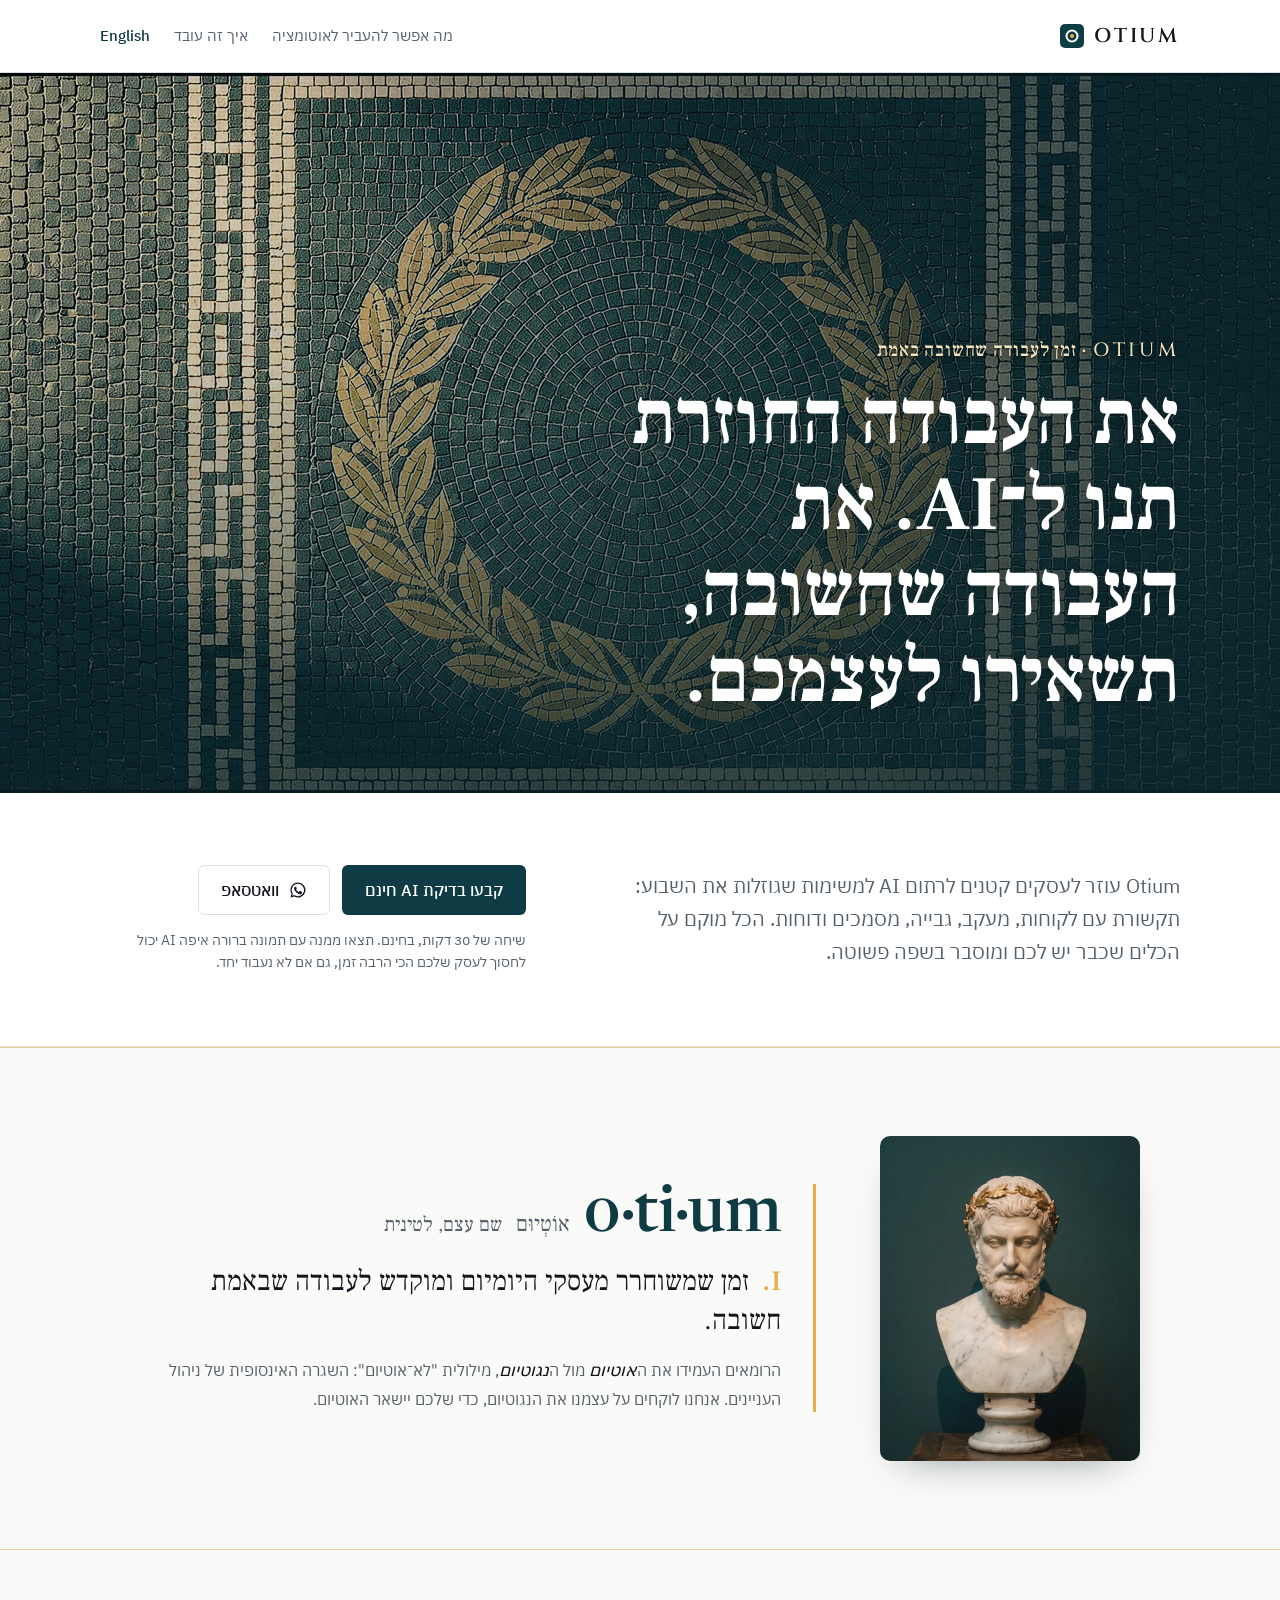
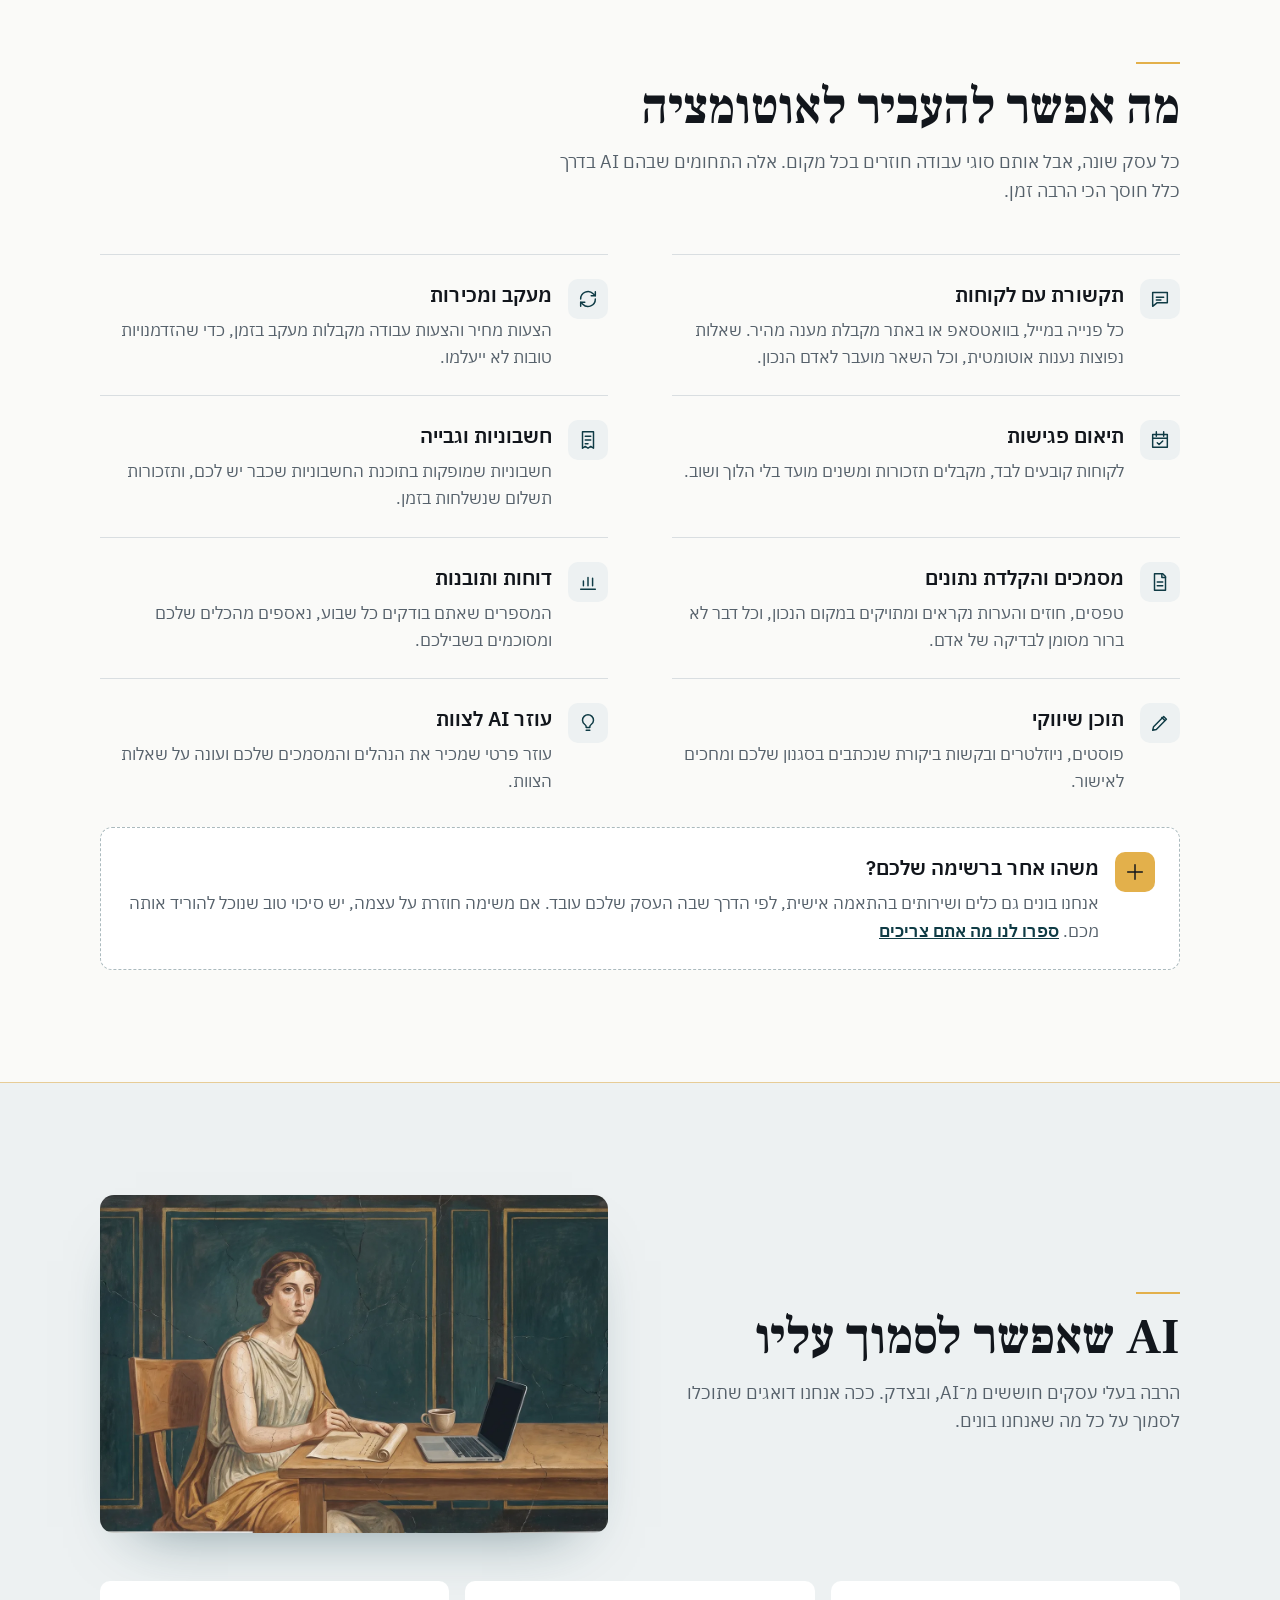
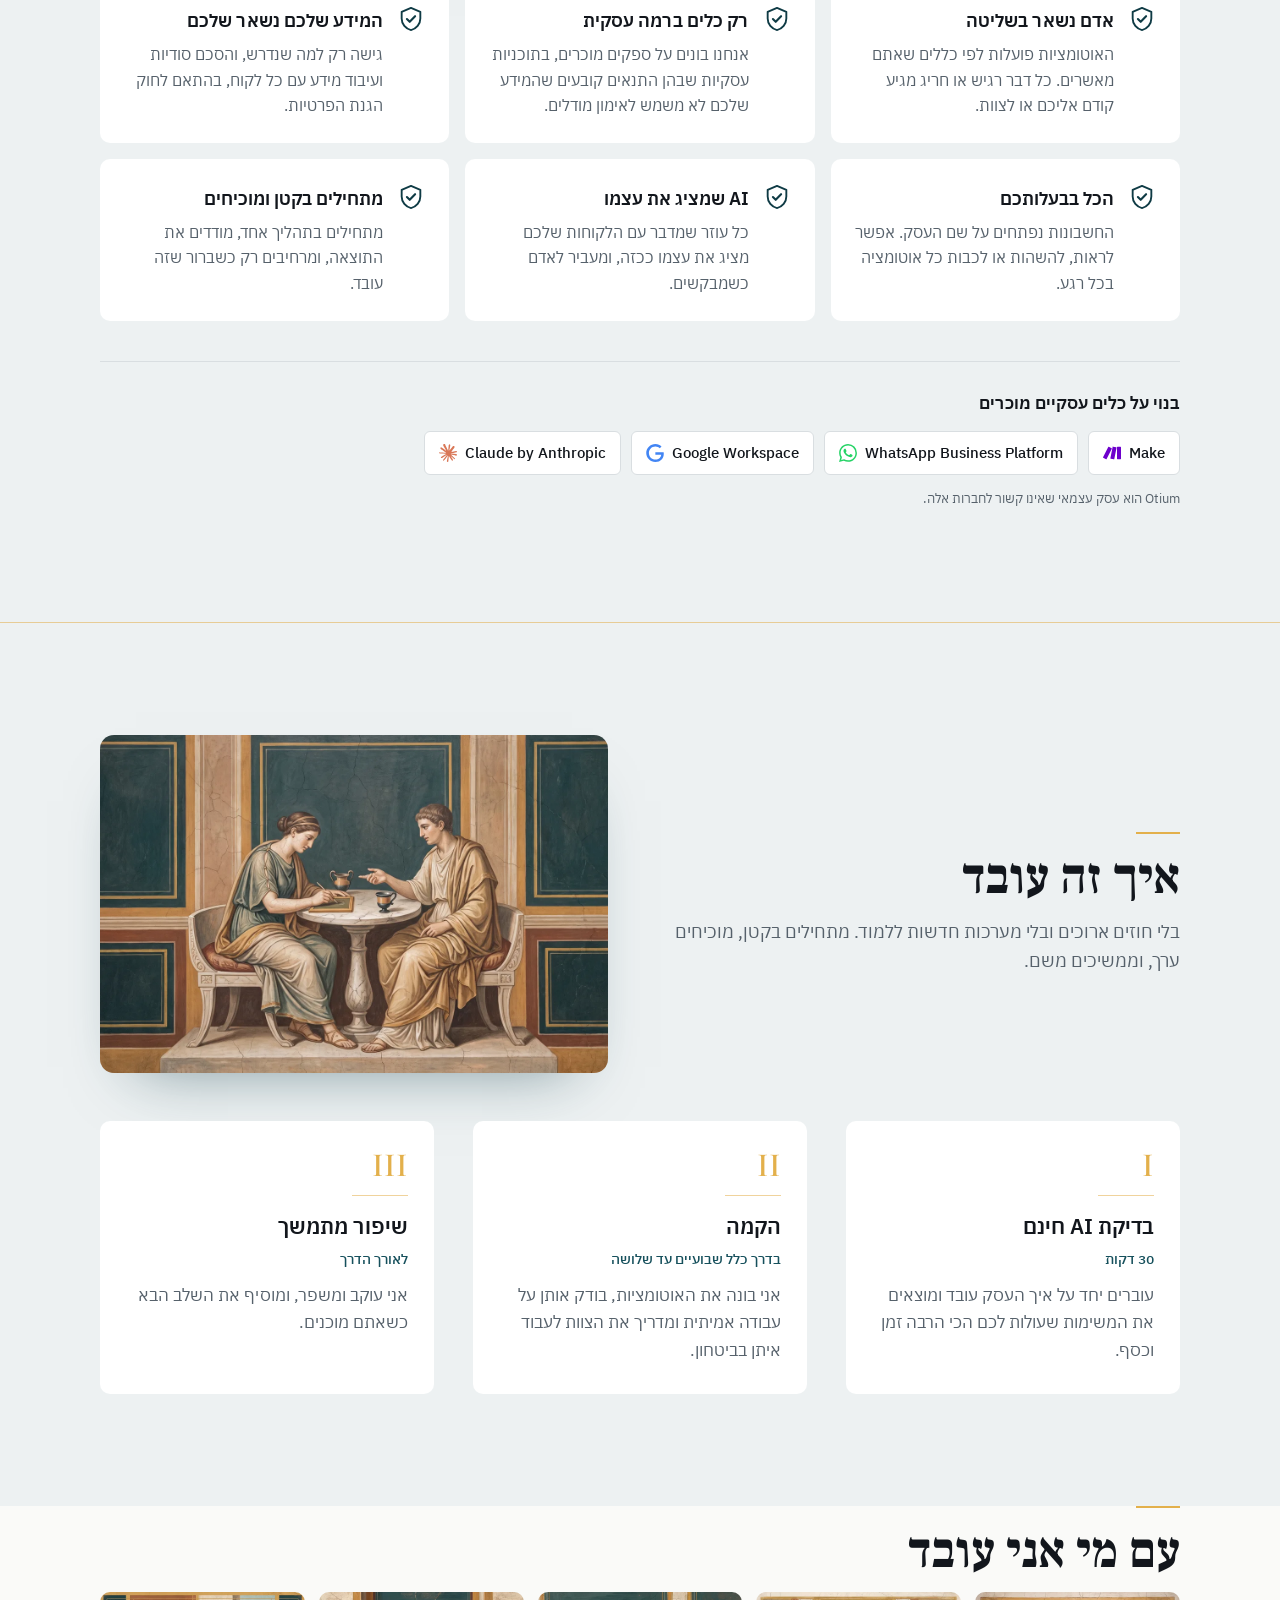
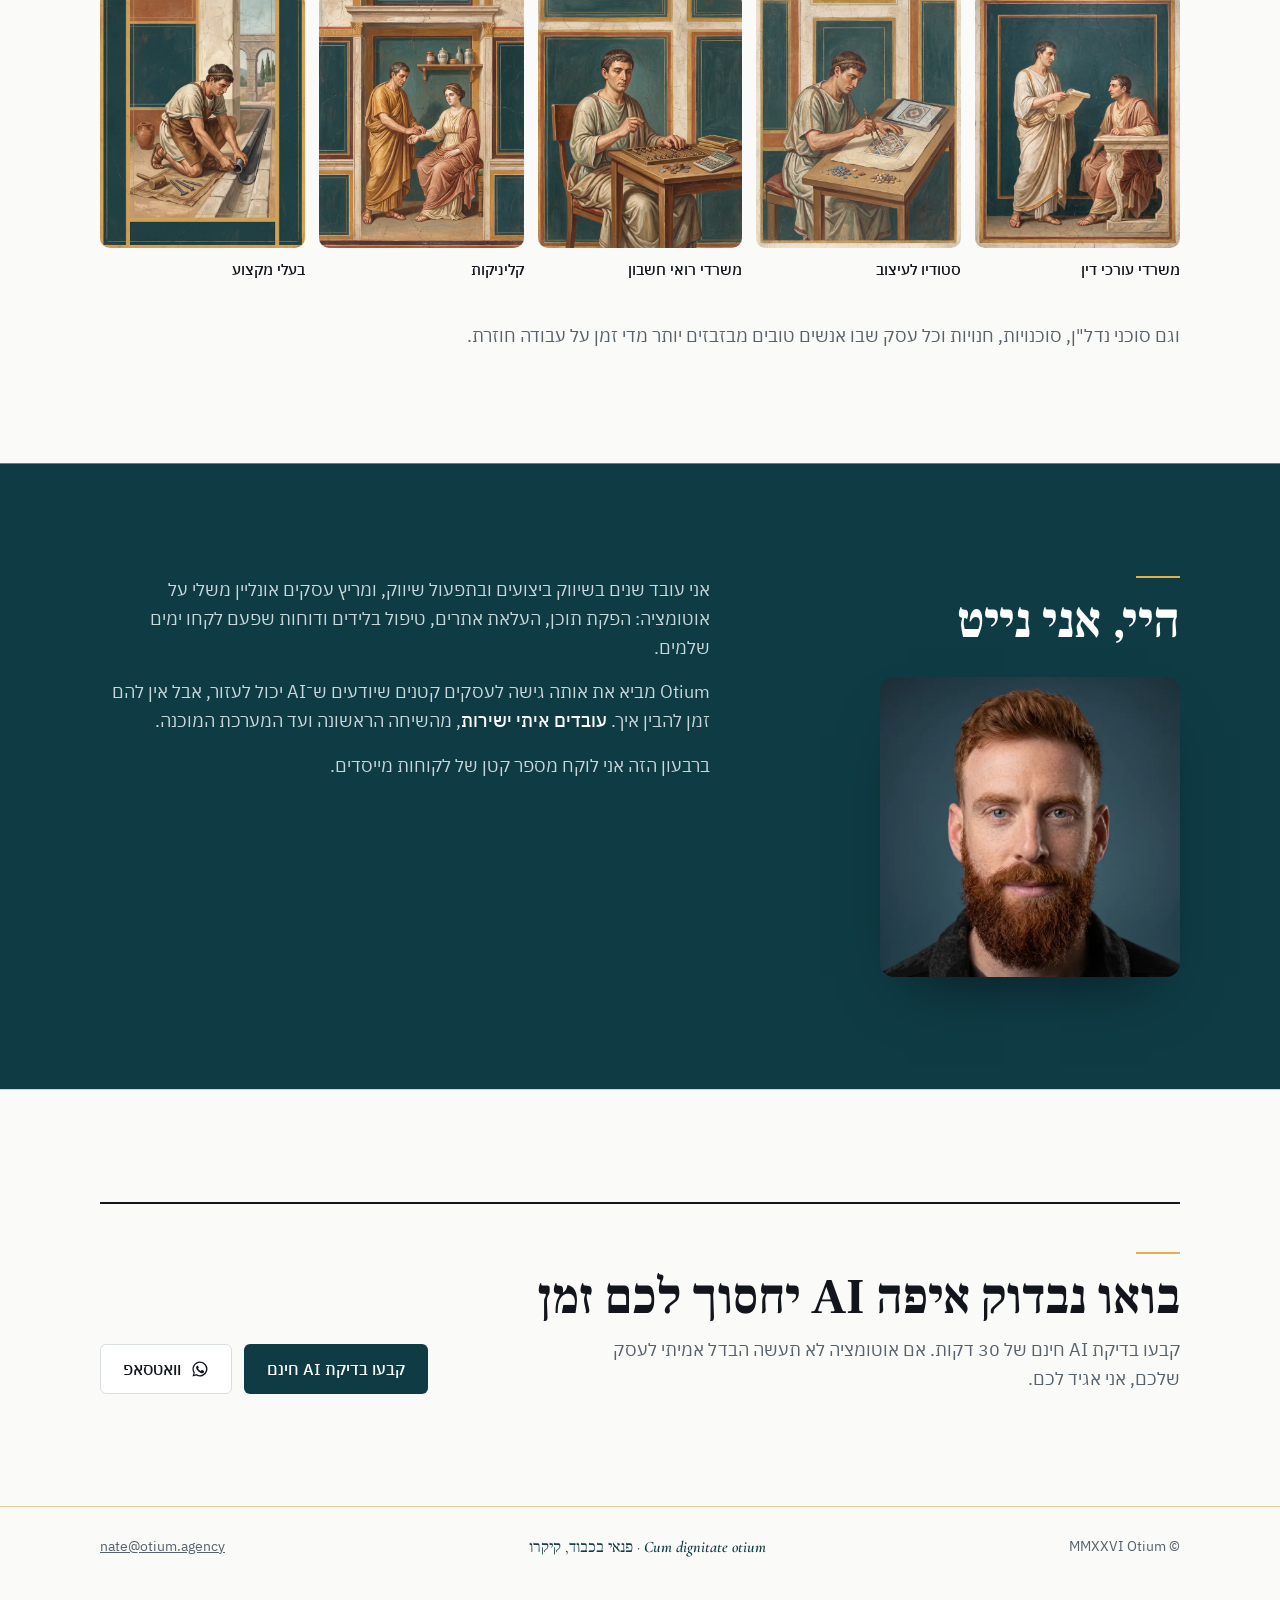
==== commit 53e6dd95: "Add files via upload" ====
--- a/he/index.html
+++ b/he/index.html
@@ -17,7 +17,7 @@
 <link rel="icon" href="data:image/svg+xml,%3Csvg xmlns='http://www.w3.org/2000/svg' viewBox='0 0 24 24'%3E%3Crect width='24' height='24' rx='5' fill='%230F3B45'/%3E%3Cpath d='M12 6.5a5.5 5.5 0 1 0 0 11a5.5 5.5 0 1 0 0-11z' fill='none' stroke='%23fff' stroke-width='2'/%3E%3Ccircle cx='12' cy='12' r='2' fill='%23E3B04B'/%3E%3C/svg%3E">
 <link rel="preconnect" href="https://fonts.googleapis.com">
 <link rel="preconnect" href="https://fonts.gstatic.com" crossorigin>
-<link href="https://fonts.googleapis.com/css2?family=Hanken+Grotesk:wght@600;700&family=IBM+Plex+Sans+Hebrew:wght@400;500;600;700&family=Newsreader:ital,opsz,wght@0,6..72,400;0,6..72,500;1,6..72,400&family=Frank+Ruhl+Libre:wght@400;500&display=swap" rel="stylesheet">
+<link href="https://fonts.googleapis.com/css2?family=Hanken+Grotesk:wght@600;700&family=IBM+Plex+Sans+Hebrew:wght@400;500;600;700&family=Newsreader:ital,opsz,wght@0,6..72,400;0,6..72,500;1,6..72,400&family=Cormorant+Garamond:ital,wght@0,500;0,600;0,700;1,500&family=Cinzel:wght@500;600&family=Frank+Ruhl+Libre:wght@400;500;700&display=swap" rel="stylesheet">
 <link rel="stylesheet" href="/styles.css">
 </head>
 <body dir="rtl">
@@ -37,11 +37,11 @@
 </header>
 
 <main>
-  <section class="hero-film" aria-label="וידאו: ניירות, מעטפות ופתקים מפוזרים מתארגנים לשולחן מסודר ונקי.">
-    <video autoplay muted loop playsinline preload="auto" poster="/media/hero-desk-poster.jpg">
-      <source src="/media/hero-desk.mp4" type="video/mp4">
+  <section class="hero-film" aria-label="וידאו: אבני פסיפס מפוזרות מתאחדות לזר דפנה מוזהב.">
+    <video autoplay muted loop playsinline preload="auto" poster="/media/hero-mosaic-poster.jpg">
+      <source src="/media/hero-mosaic.mp4" type="video/mp4">
     </video>
-    <div class="film-overlay"><div class="wrap"><h1>תכל'ס: פחות עבודה שחורה, יותר עבודה.</h1></div></div>
+    <div class="film-overlay"><div class="wrap"><p class="eyebrow"><span dir="ltr" lang="la">OTIUM</span> · זמן לעבודה שחשובה באמת</p><h1>את העבודה החוזרת תנו ל־AI. את העבודה שחשובה, תשאירו לעצמכם.</h1></div></div>
   </section>
 
   <section class="hero hero-text">
@@ -59,11 +59,12 @@
 
   <section class="definition" aria-label="משמעות השם">
     <div class="wrap">
+      <div class="def-grid"><img class="def-img" src="/media/otium-marble.webp" alt="פסל שיש קלאסי עם זר דפנה מוזהב" width="800" height="1000" loading="lazy">
       <div class="dict">
         <p class="dict-head"><span class="dict-word" lang="la" dir="ltr">o·ti·um</span> <span class="dict-ipa">אוֹטְיוּם</span> <span class="dict-pos">שם עצם, לטינית</span></p>
-        <p class="dict-sense"><span class="dict-n">1.</span> זמן שמשוחרר מעסקי היומיום ומוקדש לעבודה שבאמת חשובה.</p>
+        <p class="dict-sense"><span class="dict-n">I.</span> זמן שמשוחרר מעסקי היומיום ומוקדש לעבודה שבאמת חשובה.</p>
         <p class="dict-note">הרומאים העמידו את ה<em>אוטיום</em> מול ה<em>נגוטיום</em>, מילולית "לא־אוטיום": השגרה האינסופית של ניהול העניינים. אנחנו לוקחים על עצמנו את הנגוטיום, כדי שלכם יישאר האוטיום.</p>
-      </div>
+      </div></div>
     </div>
   </section>
 
@@ -88,7 +89,7 @@
   <section class="block trust" id="trust">
     <div class="wrap">
       <div class="trust-head"><div><h2>AI שאפשר לסמוך עליו</h2>
-      <p class="intro">הרבה בעלי עסקים חוששים מ־AI, ובצדק. ככה אנחנו דואגים שתוכלו לסמוך על כל מה שאנחנו בונים.</p></div><img class="trust-img" src="/media/trust-approve.webp" alt="ידיים של בעל עסק מסמנות רשימה קצרה ליד מחשב נייד" width="1200" height="800" loading="lazy"></div>
+      <p class="intro">הרבה בעלי עסקים חוששים מ־AI, ובצדק. ככה אנחנו דואגים שתוכלו לסמוך על כל מה שאנחנו בונים.</p></div><img class="trust-img" src="/media/trust-approve.webp" alt="פרסקו בסגנון רומי: אישה בודקת ומאשרת מסמך, לצידה מחשב נייד וקפה" width="1200" height="800" loading="lazy"></div>
       <ul class="commitments">
         <li><svg viewBox="0 0 24 24" aria-hidden="true"><path d="M12 2.5 4 5.8v5.7c0 4.9 3.4 9 8 10 4.6-1 8-5.1 8-10V5.8z" fill="none" stroke="currentColor" stroke-width="1.6" stroke-linejoin="round"/><path d="m8.5 12 2.4 2.4 4.6-4.8" fill="none" stroke="currentColor" stroke-width="1.8" stroke-linecap="round" stroke-linejoin="round"/></svg><div><h3>אדם נשאר בשליטה</h3><p>האוטומציות פועלות לפי כללים שאתם מאשרים. כל דבר רגיש או חריג מגיע קודם אליכם או לצוות.</p></div></li>
         <li><svg viewBox="0 0 24 24" aria-hidden="true"><path d="M12 2.5 4 5.8v5.7c0 4.9 3.4 9 8 10 4.6-1 8-5.1 8-10V5.8z" fill="none" stroke="currentColor" stroke-width="1.6" stroke-linejoin="round"/><path d="m8.5 12 2.4 2.4 4.6-4.8" fill="none" stroke="currentColor" stroke-width="1.8" stroke-linecap="round" stroke-linejoin="round"/></svg><div><h3>רק כלים ברמה עסקית</h3><p>אנחנו בונים על ספקים מוכרים, בתוכניות עסקיות שבהן התנאים קובעים שהמידע שלכם לא משמש לאימון מודלים.</p></div></li>
@@ -108,7 +109,7 @@
   <section class="block process" id="how">
     <div class="wrap">
       <div class="trust-head"><div><h2>איך זה עובד</h2>
-      <p class="intro">בלי חוזים ארוכים ובלי מערכות חדשות ללמוד. מתחילים בקטן, מוכיחים ערך, וממשיכים משם.</p></div><img class="trust-img" src="/media/how-consult.webp" alt="שני אנשים מתכננים אוטומציה יחד על כוס קפה" width="1200" height="800" loading="lazy"></div>
+      <p class="intro">בלי חוזים ארוכים ובלי מערכות חדשות ללמוד. מתחילים בקטן, מוכיחים ערך, וממשיכים משם.</p></div><img class="trust-img" src="/media/how-consult.webp" alt="פרסקו בסגנון רומי: שני אנשים מתכננים יחד על כוס קפה ליד שולחן שיש" width="1200" height="800" loading="lazy"></div>
       <ol class="steps">
         <li>
           <h3>בדיקת AI חינם</h3>
@@ -133,11 +134,11 @@
     <div class="wrap">
       <h2>עם מי אני עובד</h2>
       <ul class="people">
-        <li><figure><img src="/media/law.webp" alt="שולחן מסודר במשרד עורכי דין עם חוזה ועט" width="640" height="800" loading="lazy"><figcaption>משרדי עורכי דין</figcaption></figure></li>
-        <li><figure><img src="/media/design.webp" alt="דוגמיות בד ותוכנית קומה על שולחן סטודיו" width="640" height="800" loading="lazy"><figcaption>סטודיו לעיצוב</figcaption></figure></li>
-        <li><figure><img src="/media/accounting.webp" alt="מחשבון, דוחות ומחשב נייד עם גרפים" width="640" height="800" loading="lazy"><figcaption>משרדי רואי חשבון</figcaption></figure></li>
-        <li><figure><img src="/media/clinic.webp" alt="דלפק קבלה רגוע בקליניקה עם טאבלט צ'ק־אין" width="640" height="800" loading="lazy"><figcaption>קליניקות</figcaption></figure></li>
-        <li><figure><img src="/media/trades.webp" alt="ארגז כלים מסודר בתא המטען של רכב עבודה" width="640" height="800" loading="lazy"><figcaption>בעלי מקצוע</figcaption></figure></li>
+        <li><figure><img src="/media/law.webp" alt="פרסקו בסגנון רומי: עורך דין מסביר מגילה ללקוח" width="640" height="800" loading="lazy"><figcaption>משרדי עורכי דין</figcaption></figure></li>
+        <li><figure><img src="/media/design.webp" alt="פרסקו בסגנון רומי: מעצב משרטט דגם פסיפס במחוגה" width="640" height="800" loading="lazy"><figcaption>סטודיו לעיצוב</figcaption></figure></li>
+        <li><figure><img src="/media/accounting.webp" alt="פרסקו בסגנון רומי: מנהל חשבונות סוכם חשבונות על חשבונייה" width="640" height="800" loading="lazy"><figcaption>משרדי רואי חשבון</figcaption></figure></li>
+        <li><figure><img src="/media/clinic.webp" alt="פרסקו בסגנון רומי: רופא בודק דופק של מטופלת" width="640" height="800" loading="lazy"><figcaption>קליניקות</figcaption></figure></li>
+        <li><figure><img src="/media/trades.webp" alt="פרסקו בסגנון רומי: בנאי מתקין צינור מים ליד אמת מים" width="640" height="800" loading="lazy"><figcaption>בעלי מקצוע</figcaption></figure></li>
       </ul>
       <p class="who-more">וגם סוכני נדל"ן, סוכנויות, חנויות וכל עסק שבו אנשים טובים מבזבזים יותר מדי זמן על עבודה חוזרת.</p>
     </div>
@@ -175,7 +176,8 @@
 
 <footer>
   <div class="wrap">
-    <span>© 2026 Otium</span>
+    <span>© MMXXVI Otium</span>
+    <span class="motto"><em lang="la">Cum dignitate otium</em> · פנאי בכבוד, קיקרו</span>
     <a href="mailto:nate@otium.agency">nate@otium.agency</a>
   </div>
 </footer>
--- a/styles.css
+++ b/styles.css
@@ -492,3 +492,33 @@
 .tool-names li { display: inline-flex; align-items: center; gap: 8px; }
 .tool-logo { width: 18px; height: 18px; flex: none; }
 .btn svg { width: 18px; height: 18px; flex: none; }
+
+/* ===== Classical theme ===== */
+:root { --serif-display: "Cormorant Garamond", "Frank Ruhl Libre", Georgia, serif; --roman: "Cinzel", "Cormorant Garamond", Georgia, serif; --gold-line: rgba(227,176,75,.55); }
+.wordmark { font-family: var(--roman); font-weight: 600; letter-spacing: .14em; text-transform: uppercase; font-size: 20px; }
+.hero h1, .film-overlay h1, .block h2 { font-family: var(--serif-display); font-weight: 600; letter-spacing: -0.005em; }
+.film-overlay h1 { font-size: clamp(38px, 6vw, 80px); line-height: 1.02; }
+.block h2 { font-size: clamp(34px, 4vw, 50px); line-height: 1.05; }
+.block h2::before { content: ""; display: block; width: 44px; height: 2px; background: var(--gold); margin-bottom: 18px; }
+body[dir="rtl"] .hero h1, body[dir="rtl"] .film-overlay h1, body[dir="rtl"] .block h2 { font-family: "Frank Ruhl Libre", Georgia, serif; font-weight: 700; letter-spacing: 0; }
+section.block, section.definition { border-top: 1px solid var(--gold-line); }
+footer { border-top: 1px solid var(--gold-line); }
+.steps li::before { content: counter(step, upper-roman); width: auto; height: auto; border: 0; border-radius: 0; display: block; font: 600 34px/1 var(--serif-display); color: var(--gold); margin-bottom: 14px; padding-bottom: 12px; border-bottom: 1px solid var(--gold-line); max-width: 56px; }
+footer .motto { font-family: var(--serif-display); font-size: 16px; color: var(--petrol); }
+footer .motto em { font-style: italic; font-weight: 600; }
+.def-grid { display: grid; grid-template-columns: minmax(0, 260px) minmax(0, 1fr); gap: clamp(28px, 5vw, 64px); align-items: center; max-width: 1000px; margin: 0 auto; }
+.def-grid .dict { margin: 0; }
+.def-img { width: 100%; height: auto; aspect-ratio: 4 / 5; object-fit: cover; border-radius: 10px; box-shadow: 0 18px 40px -24px rgba(9,36,43,.55); }
+@media (max-width: 760px) {
+  .def-grid { grid-template-columns: 1fr; }
+  .def-img { max-width: 220px; }
+}
+section.block.tight { border-top: 0; }
+.film-overlay .eyebrow { margin: 0 0 14px; font-family: var(--roman); font-weight: 600; font-size: clamp(11px, 1.1vw, 14px); letter-spacing: .22em; text-transform: uppercase; color: var(--gold); }
+body[dir="rtl"] .film-overlay .eyebrow { font-family: "Frank Ruhl Libre", Georgia, serif; letter-spacing: .04em; text-transform: none; font-size: clamp(14px, 1.4vw, 17px); }
+body[dir="rtl"] .film-overlay .eyebrow span { font-family: var(--roman); letter-spacing: .2em; }
+.film-overlay .eyebrow { font-size: clamp(12px, 1.25vw, 16px); text-shadow: 0 1px 10px rgba(0,0,0,.55); }
+body[dir="rtl"] .film-overlay .eyebrow { font-size: clamp(16px, 1.5vw, 20px); font-weight: 500; }
+.film-overlay .eyebrow { color: #F1E3BF; text-shadow: 0 1px 2px rgba(0,0,0,.6), 0 0 18px rgba(0,0,0,.65); }
+.hero-film::after { background: linear-gradient(90deg, rgba(9,36,43,.72) 0%, rgba(9,36,43,.38) 48%, rgba(9,36,43,.08) 80%), linear-gradient(0deg, rgba(9,36,43,.7) 0%, rgba(9,36,43,.15) 60%, rgba(9,36,43,.1) 100%); }
+body[dir="rtl"] .hero-film::after { background: linear-gradient(270deg, rgba(9,36,43,.72) 0%, rgba(9,36,43,.38) 48%, rgba(9,36,43,.08) 80%), linear-gradient(0deg, rgba(9,36,43,.7) 0%, rgba(9,36,43,.15) 60%, rgba(9,36,43,.1) 100%); }
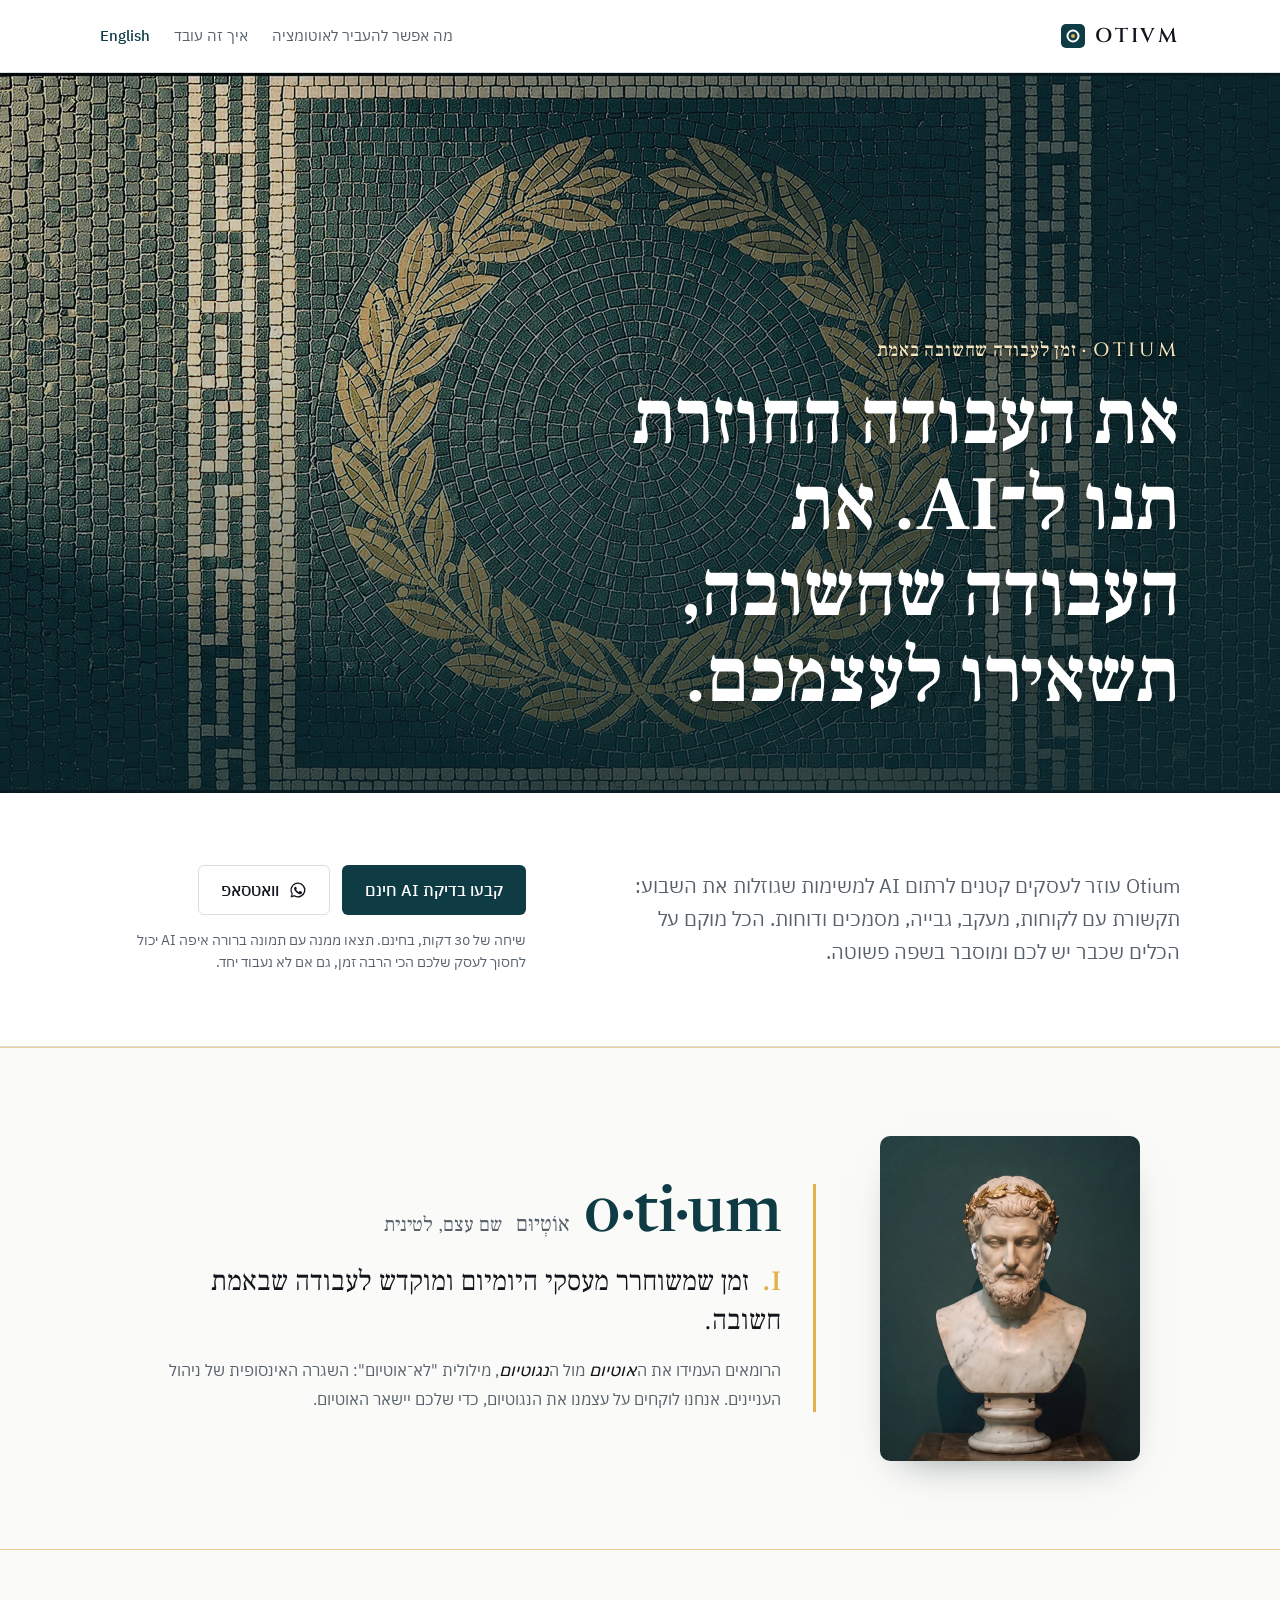
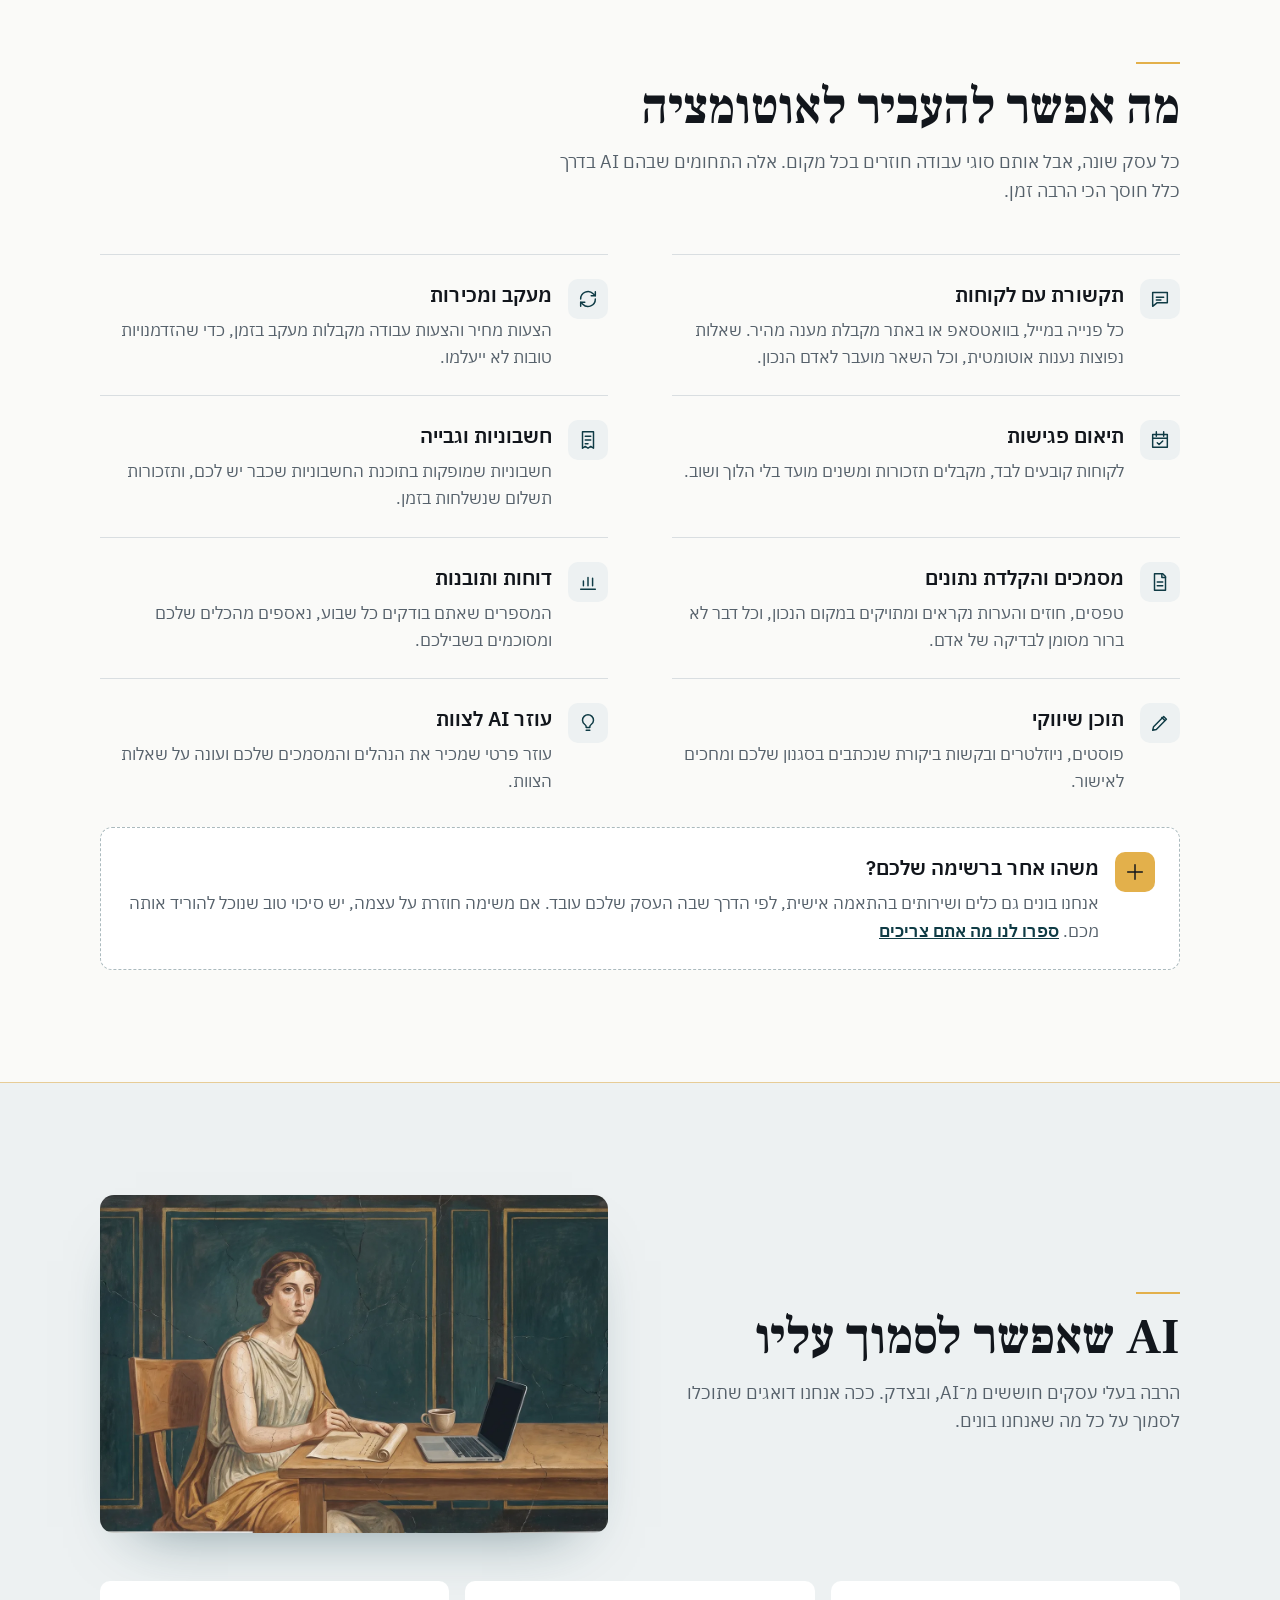
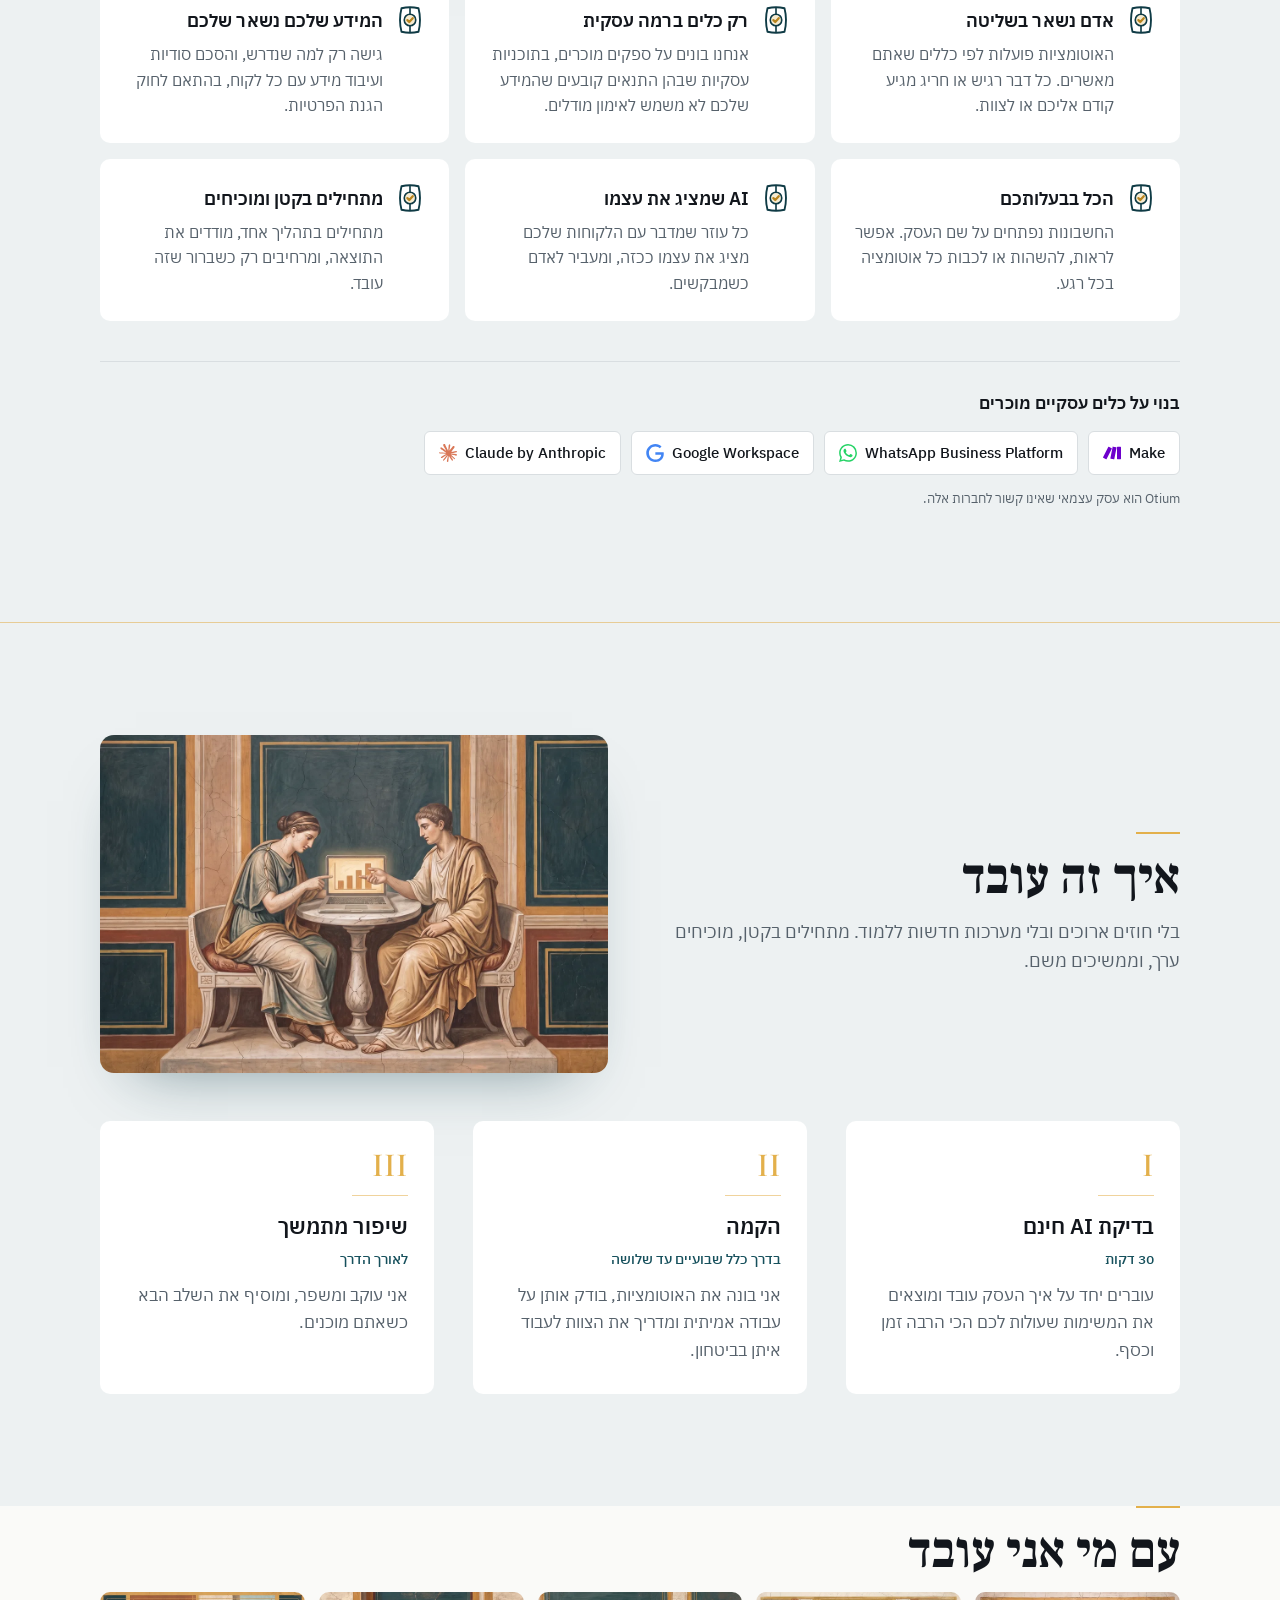
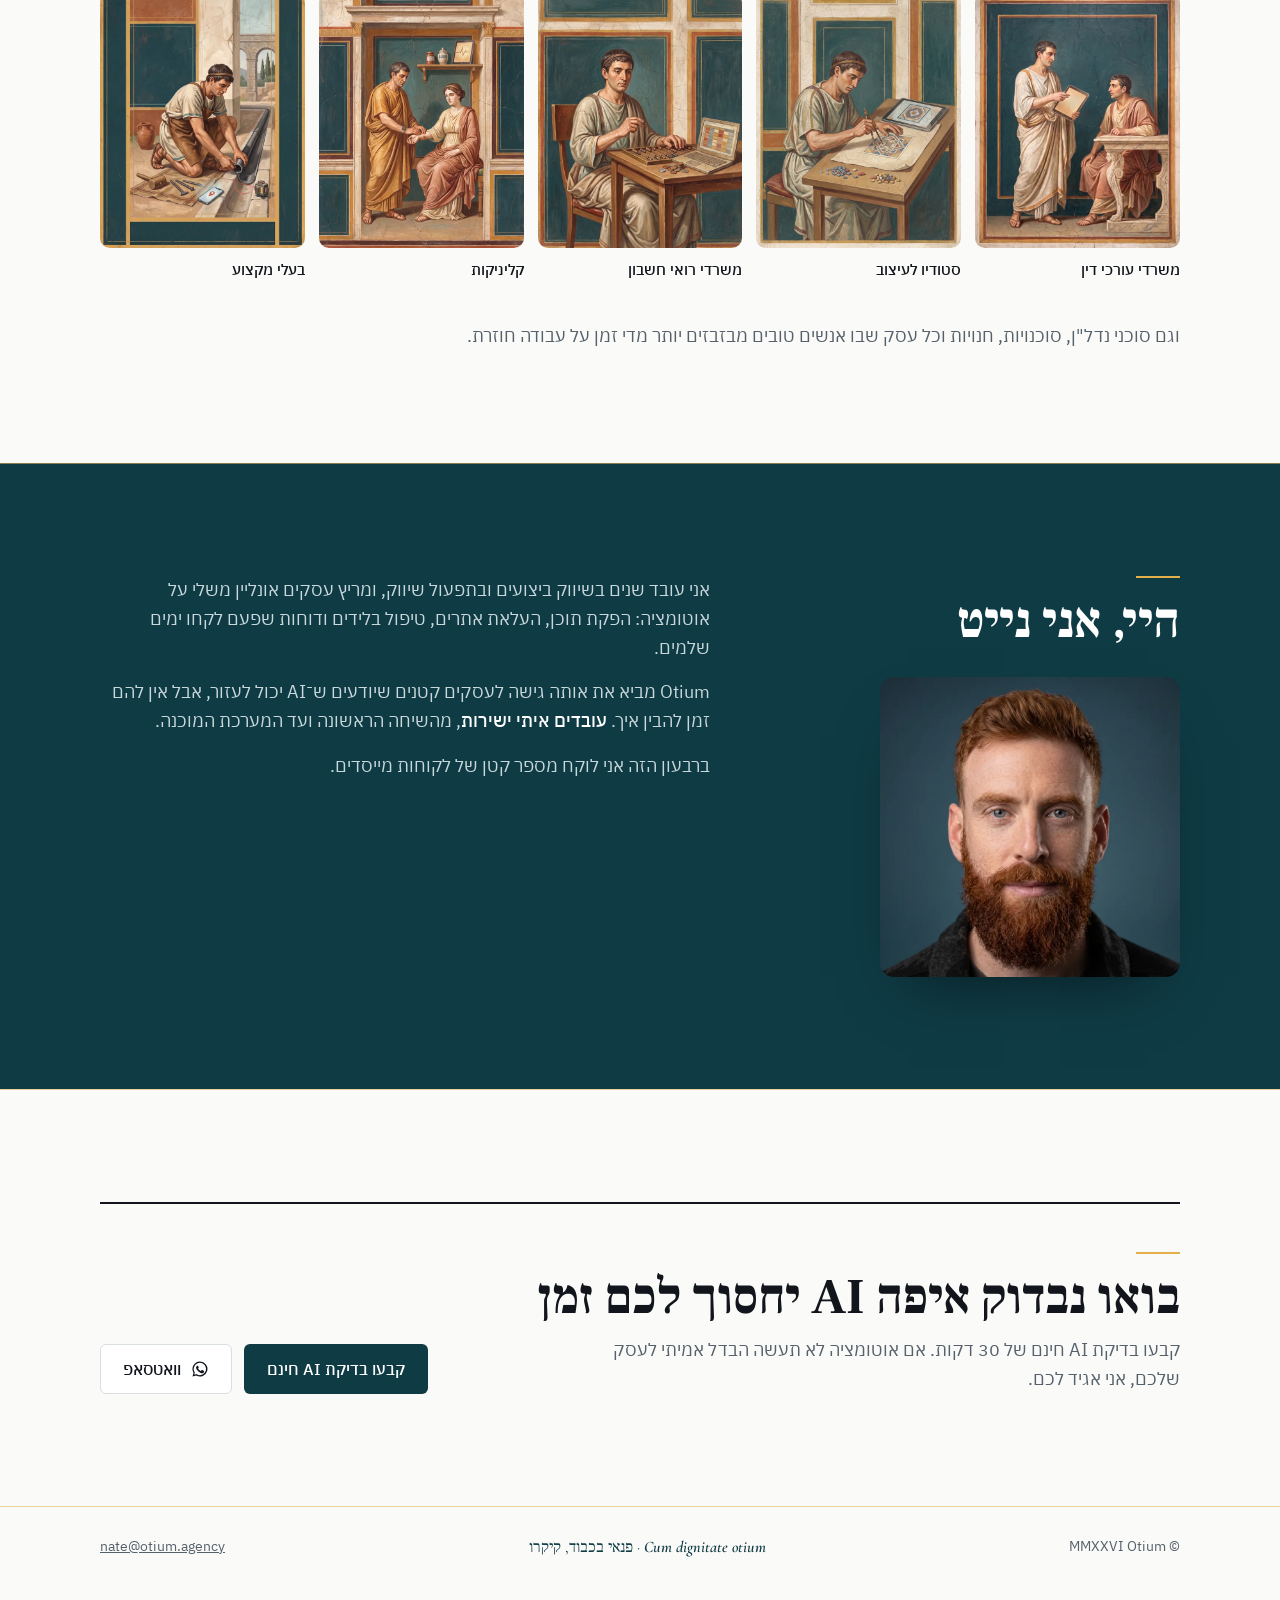
==== commit 74d70ab1: "Add files via upload" ====
--- a/he/index.html
+++ b/he/index.html
@@ -24,9 +24,9 @@
 
 <header class="site-header">
   <div class="wrap">
-    <a class="wordmark" href="/he/">
+    <a class="wordmark" href="/he/" aria-label="Otium – דף הבית">
       <svg class="mark" viewBox="0 0 24 24" aria-hidden="true"><rect width="24" height="24" rx="5" fill="#0F3B45"/><path d="M12 6.5a5.5 5.5 0 1 0 0 11a5.5 5.5 0 1 0 0-11z" fill="none" stroke="#fff" stroke-width="2"/><circle cx="12" cy="12" r="2" fill="#E3B04B"/></svg>
-      Otium
+      OTIVM
     </a>
     <nav class="header-links" aria-label="ראשי">
       <a class="hide-sm" href="#what">מה אפשר להעביר לאוטומציה</a>
@@ -59,7 +59,7 @@
 
   <section class="definition" aria-label="משמעות השם">
     <div class="wrap">
-      <div class="def-grid"><img class="def-img" src="/media/otium-marble.webp" alt="פסל שיש קלאסי עם זר דפנה מוזהב" width="800" height="1000" loading="lazy">
+      <div class="def-grid"><img class="def-img" src="/media/otium-marble.webp" alt="פסל שיש קלאסי עם זר דפנה מוזהב ואוזניות אלחוטיות" width="800" height="1000" loading="lazy">
       <div class="dict">
         <p class="dict-head"><span class="dict-word" lang="la" dir="ltr">o·ti·um</span> <span class="dict-ipa">אוֹטְיוּם</span> <span class="dict-pos">שם עצם, לטינית</span></p>
         <p class="dict-sense"><span class="dict-n">I.</span> זמן שמשוחרר מעסקי היומיום ומוקדש לעבודה שבאמת חשובה.</p>
@@ -91,12 +91,12 @@
       <div class="trust-head"><div><h2>AI שאפשר לסמוך עליו</h2>
       <p class="intro">הרבה בעלי עסקים חוששים מ־AI, ובצדק. ככה אנחנו דואגים שתוכלו לסמוך על כל מה שאנחנו בונים.</p></div><img class="trust-img" src="/media/trust-approve.webp" alt="פרסקו בסגנון רומי: אישה בודקת ומאשרת מסמך, לצידה מחשב נייד וקפה" width="1200" height="800" loading="lazy"></div>
       <ul class="commitments">
-        <li><svg viewBox="0 0 24 24" aria-hidden="true"><path d="M12 2.5 4 5.8v5.7c0 4.9 3.4 9 8 10 4.6-1 8-5.1 8-10V5.8z" fill="none" stroke="currentColor" stroke-width="1.6" stroke-linejoin="round"/><path d="m8.5 12 2.4 2.4 4.6-4.8" fill="none" stroke="currentColor" stroke-width="1.8" stroke-linecap="round" stroke-linejoin="round"/></svg><div><h3>אדם נשאר בשליטה</h3><p>האוטומציות פועלות לפי כללים שאתם מאשרים. כל דבר רגיש או חריג מגיע קודם אליכם או לצוות.</p></div></li>
-        <li><svg viewBox="0 0 24 24" aria-hidden="true"><path d="M12 2.5 4 5.8v5.7c0 4.9 3.4 9 8 10 4.6-1 8-5.1 8-10V5.8z" fill="none" stroke="currentColor" stroke-width="1.6" stroke-linejoin="round"/><path d="m8.5 12 2.4 2.4 4.6-4.8" fill="none" stroke="currentColor" stroke-width="1.8" stroke-linecap="round" stroke-linejoin="round"/></svg><div><h3>רק כלים ברמה עסקית</h3><p>אנחנו בונים על ספקים מוכרים, בתוכניות עסקיות שבהן התנאים קובעים שהמידע שלכם לא משמש לאימון מודלים.</p></div></li>
-        <li><svg viewBox="0 0 24 24" aria-hidden="true"><path d="M12 2.5 4 5.8v5.7c0 4.9 3.4 9 8 10 4.6-1 8-5.1 8-10V5.8z" fill="none" stroke="currentColor" stroke-width="1.6" stroke-linejoin="round"/><path d="m8.5 12 2.4 2.4 4.6-4.8" fill="none" stroke="currentColor" stroke-width="1.8" stroke-linecap="round" stroke-linejoin="round"/></svg><div><h3>המידע שלכם נשאר שלכם</h3><p>גישה רק למה שנדרש, והסכם סודיות ועיבוד מידע עם כל לקוח, בהתאם לחוק הגנת הפרטיות.</p></div></li>
-        <li><svg viewBox="0 0 24 24" aria-hidden="true"><path d="M12 2.5 4 5.8v5.7c0 4.9 3.4 9 8 10 4.6-1 8-5.1 8-10V5.8z" fill="none" stroke="currentColor" stroke-width="1.6" stroke-linejoin="round"/><path d="m8.5 12 2.4 2.4 4.6-4.8" fill="none" stroke="currentColor" stroke-width="1.8" stroke-linecap="round" stroke-linejoin="round"/></svg><div><h3>הכל בבעלותכם</h3><p>החשבונות נפתחים על שם העסק. אפשר לראות, להשהות או לכבות כל אוטומציה בכל רגע.</p></div></li>
-        <li><svg viewBox="0 0 24 24" aria-hidden="true"><path d="M12 2.5 4 5.8v5.7c0 4.9 3.4 9 8 10 4.6-1 8-5.1 8-10V5.8z" fill="none" stroke="currentColor" stroke-width="1.6" stroke-linejoin="round"/><path d="m8.5 12 2.4 2.4 4.6-4.8" fill="none" stroke="currentColor" stroke-width="1.8" stroke-linecap="round" stroke-linejoin="round"/></svg><div><h3>AI שמציג את עצמו</h3><p>כל עוזר שמדבר עם הלקוחות שלכם מציג את עצמו ככזה, ומעביר לאדם כשמבקשים.</p></div></li>
-        <li><svg viewBox="0 0 24 24" aria-hidden="true"><path d="M12 2.5 4 5.8v5.7c0 4.9 3.4 9 8 10 4.6-1 8-5.1 8-10V5.8z" fill="none" stroke="currentColor" stroke-width="1.6" stroke-linejoin="round"/><path d="m8.5 12 2.4 2.4 4.6-4.8" fill="none" stroke="currentColor" stroke-width="1.8" stroke-linecap="round" stroke-linejoin="round"/></svg><div><h3>מתחילים בקטן ומוכיחים</h3><p>מתחילים בתהליך אחד, מודדים את התוצאה, ומרחיבים רק כשברור שזה עובד.</p></div></li>
+        <li><svg class="scutum" viewBox="0 0 24 24" aria-hidden="true"><path d="M5.2 2.6Q12 0.9 18.8 2.6Q21.2 12 18.8 21.4Q12 23.1 5.2 21.4Q2.8 12 5.2 2.6Z" fill="none" stroke="currentColor" stroke-width="1.5" stroke-linejoin="round"/><path d="M12 2.6V7.4M12 16.6V21.4" fill="none" stroke="currentColor" stroke-width="1.3" stroke-linecap="round"/><circle cx="12" cy="12" r="4.6" fill="#F6EBD0" stroke="currentColor" stroke-width="1.3"/><path d="m9.9 12.1 1.5 1.55 2.8-3.1" fill="none" stroke="#B9851F" stroke-width="1.8" stroke-linecap="round" stroke-linejoin="round"/></svg><div><h3>אדם נשאר בשליטה</h3><p>האוטומציות פועלות לפי כללים שאתם מאשרים. כל דבר רגיש או חריג מגיע קודם אליכם או לצוות.</p></div></li>
+        <li><svg class="scutum" viewBox="0 0 24 24" aria-hidden="true"><path d="M5.2 2.6Q12 0.9 18.8 2.6Q21.2 12 18.8 21.4Q12 23.1 5.2 21.4Q2.8 12 5.2 2.6Z" fill="none" stroke="currentColor" stroke-width="1.5" stroke-linejoin="round"/><path d="M12 2.6V7.4M12 16.6V21.4" fill="none" stroke="currentColor" stroke-width="1.3" stroke-linecap="round"/><circle cx="12" cy="12" r="4.6" fill="#F6EBD0" stroke="currentColor" stroke-width="1.3"/><path d="m9.9 12.1 1.5 1.55 2.8-3.1" fill="none" stroke="#B9851F" stroke-width="1.8" stroke-linecap="round" stroke-linejoin="round"/></svg><div><h3>רק כלים ברמה עסקית</h3><p>אנחנו בונים על ספקים מוכרים, בתוכניות עסקיות שבהן התנאים קובעים שהמידע שלכם לא משמש לאימון מודלים.</p></div></li>
+        <li><svg class="scutum" viewBox="0 0 24 24" aria-hidden="true"><path d="M5.2 2.6Q12 0.9 18.8 2.6Q21.2 12 18.8 21.4Q12 23.1 5.2 21.4Q2.8 12 5.2 2.6Z" fill="none" stroke="currentColor" stroke-width="1.5" stroke-linejoin="round"/><path d="M12 2.6V7.4M12 16.6V21.4" fill="none" stroke="currentColor" stroke-width="1.3" stroke-linecap="round"/><circle cx="12" cy="12" r="4.6" fill="#F6EBD0" stroke="currentColor" stroke-width="1.3"/><path d="m9.9 12.1 1.5 1.55 2.8-3.1" fill="none" stroke="#B9851F" stroke-width="1.8" stroke-linecap="round" stroke-linejoin="round"/></svg><div><h3>המידע שלכם נשאר שלכם</h3><p>גישה רק למה שנדרש, והסכם סודיות ועיבוד מידע עם כל לקוח, בהתאם לחוק הגנת הפרטיות.</p></div></li>
+        <li><svg class="scutum" viewBox="0 0 24 24" aria-hidden="true"><path d="M5.2 2.6Q12 0.9 18.8 2.6Q21.2 12 18.8 21.4Q12 23.1 5.2 21.4Q2.8 12 5.2 2.6Z" fill="none" stroke="currentColor" stroke-width="1.5" stroke-linejoin="round"/><path d="M12 2.6V7.4M12 16.6V21.4" fill="none" stroke="currentColor" stroke-width="1.3" stroke-linecap="round"/><circle cx="12" cy="12" r="4.6" fill="#F6EBD0" stroke="currentColor" stroke-width="1.3"/><path d="m9.9 12.1 1.5 1.55 2.8-3.1" fill="none" stroke="#B9851F" stroke-width="1.8" stroke-linecap="round" stroke-linejoin="round"/></svg><div><h3>הכל בבעלותכם</h3><p>החשבונות נפתחים על שם העסק. אפשר לראות, להשהות או לכבות כל אוטומציה בכל רגע.</p></div></li>
+        <li><svg class="scutum" viewBox="0 0 24 24" aria-hidden="true"><path d="M5.2 2.6Q12 0.9 18.8 2.6Q21.2 12 18.8 21.4Q12 23.1 5.2 21.4Q2.8 12 5.2 2.6Z" fill="none" stroke="currentColor" stroke-width="1.5" stroke-linejoin="round"/><path d="M12 2.6V7.4M12 16.6V21.4" fill="none" stroke="currentColor" stroke-width="1.3" stroke-linecap="round"/><circle cx="12" cy="12" r="4.6" fill="#F6EBD0" stroke="currentColor" stroke-width="1.3"/><path d="m9.9 12.1 1.5 1.55 2.8-3.1" fill="none" stroke="#B9851F" stroke-width="1.8" stroke-linecap="round" stroke-linejoin="round"/></svg><div><h3>AI שמציג את עצמו</h3><p>כל עוזר שמדבר עם הלקוחות שלכם מציג את עצמו ככזה, ומעביר לאדם כשמבקשים.</p></div></li>
+        <li><svg class="scutum" viewBox="0 0 24 24" aria-hidden="true"><path d="M5.2 2.6Q12 0.9 18.8 2.6Q21.2 12 18.8 21.4Q12 23.1 5.2 21.4Q2.8 12 5.2 2.6Z" fill="none" stroke="currentColor" stroke-width="1.5" stroke-linejoin="round"/><path d="M12 2.6V7.4M12 16.6V21.4" fill="none" stroke="currentColor" stroke-width="1.3" stroke-linecap="round"/><circle cx="12" cy="12" r="4.6" fill="#F6EBD0" stroke="currentColor" stroke-width="1.3"/><path d="m9.9 12.1 1.5 1.55 2.8-3.1" fill="none" stroke="#B9851F" stroke-width="1.8" stroke-linecap="round" stroke-linejoin="round"/></svg><div><h3>מתחילים בקטן ומוכיחים</h3><p>מתחילים בתהליך אחד, מודדים את התוצאה, ומרחיבים רק כשברור שזה עובד.</p></div></li>
       </ul>
       <div class="toolbelt">
         <p class="toolbelt-label">בנוי על כלים עסקיים מוכרים</p>
@@ -109,7 +109,7 @@
   <section class="block process" id="how">
     <div class="wrap">
       <div class="trust-head"><div><h2>איך זה עובד</h2>
-      <p class="intro">בלי חוזים ארוכים ובלי מערכות חדשות ללמוד. מתחילים בקטן, מוכיחים ערך, וממשיכים משם.</p></div><img class="trust-img" src="/media/how-consult.webp" alt="פרסקו בסגנון רומי: שני אנשים מתכננים יחד על כוס קפה ליד שולחן שיש" width="1200" height="800" loading="lazy"></div>
+      <p class="intro">בלי חוזים ארוכים ובלי מערכות חדשות ללמוד. מתחילים בקטן, מוכיחים ערך, וממשיכים משם.</p></div><img class="trust-img" src="/media/how-consult.webp" alt="פרסקו בסגנון רומי: שני אנשים בוחנים גרף במחשב נייד ליד שולחן שיש" width="1200" height="800" loading="lazy"></div>
       <ol class="steps">
         <li>
           <h3>בדיקת AI חינם</h3>
@@ -134,11 +134,11 @@
     <div class="wrap">
       <h2>עם מי אני עובד</h2>
       <ul class="people">
-        <li><figure><img src="/media/law.webp" alt="פרסקו בסגנון רומי: עורך דין מסביר מגילה ללקוח" width="640" height="800" loading="lazy"><figcaption>משרדי עורכי דין</figcaption></figure></li>
+        <li><figure><img src="/media/law.webp" alt="פרסקו בסגנון רומי: עורך דין מראה ללקוח משהו בטאבלט" width="640" height="800" loading="lazy"><figcaption>משרדי עורכי דין</figcaption></figure></li>
         <li><figure><img src="/media/design.webp" alt="פרסקו בסגנון רומי: מעצב משרטט דגם פסיפס במחוגה" width="640" height="800" loading="lazy"><figcaption>סטודיו לעיצוב</figcaption></figure></li>
-        <li><figure><img src="/media/accounting.webp" alt="פרסקו בסגנון רומי: מנהל חשבונות סוכם חשבונות על חשבונייה" width="640" height="800" loading="lazy"><figcaption>משרדי רואי חשבון</figcaption></figure></li>
-        <li><figure><img src="/media/clinic.webp" alt="פרסקו בסגנון רומי: רופא בודק דופק של מטופלת" width="640" height="800" loading="lazy"><figcaption>קליניקות</figcaption></figure></li>
-        <li><figure><img src="/media/trades.webp" alt="פרסקו בסגנון רומי: בנאי מתקין צינור מים ליד אמת מים" width="640" height="800" loading="lazy"><figcaption>בעלי מקצוע</figcaption></figure></li>
+        <li><figure><img src="/media/accounting.webp" alt="פרסקו בסגנון רומי: מנהל חשבונות עם חשבונייה וגיליון אלקטרוני במחשב נייד" width="640" height="800" loading="lazy"><figcaption>משרדי רואי חשבון</figcaption></figure></li>
+        <li><figure><img src="/media/clinic.webp" alt="פרסקו בסגנון רומי: רופא עם שעון חכם בודק דופק של מטופלת" width="640" height="800" loading="lazy"><figcaption>קליניקות</figcaption></figure></li>
+        <li><figure><img src="/media/trades.webp" alt="פרסקו בסגנון רומי: בנאי מתקין צינור מים, הסמארטפון שלו לצד הכלים" width="640" height="800" loading="lazy"><figcaption>בעלי מקצוע</figcaption></figure></li>
       </ul>
       <p class="who-more">וגם סוכני נדל"ן, סוכנויות, חנויות וכל עסק שבו אנשים טובים מבזבזים יותר מדי זמן על עבודה חוזרת.</p>
     </div>
--- a/styles.css
+++ b/styles.css
@@ -522,3 +522,4 @@
 .film-overlay .eyebrow { color: #F1E3BF; text-shadow: 0 1px 2px rgba(0,0,0,.6), 0 0 18px rgba(0,0,0,.65); }
 .hero-film::after { background: linear-gradient(90deg, rgba(9,36,43,.72) 0%, rgba(9,36,43,.38) 48%, rgba(9,36,43,.08) 80%), linear-gradient(0deg, rgba(9,36,43,.7) 0%, rgba(9,36,43,.15) 60%, rgba(9,36,43,.1) 100%); }
 body[dir="rtl"] .hero-film::after { background: linear-gradient(270deg, rgba(9,36,43,.72) 0%, rgba(9,36,43,.38) 48%, rgba(9,36,43,.08) 80%), linear-gradient(0deg, rgba(9,36,43,.7) 0%, rgba(9,36,43,.15) 60%, rgba(9,36,43,.1) 100%); }
+.commitments svg.scutum { width: 30px; height: 30px; }
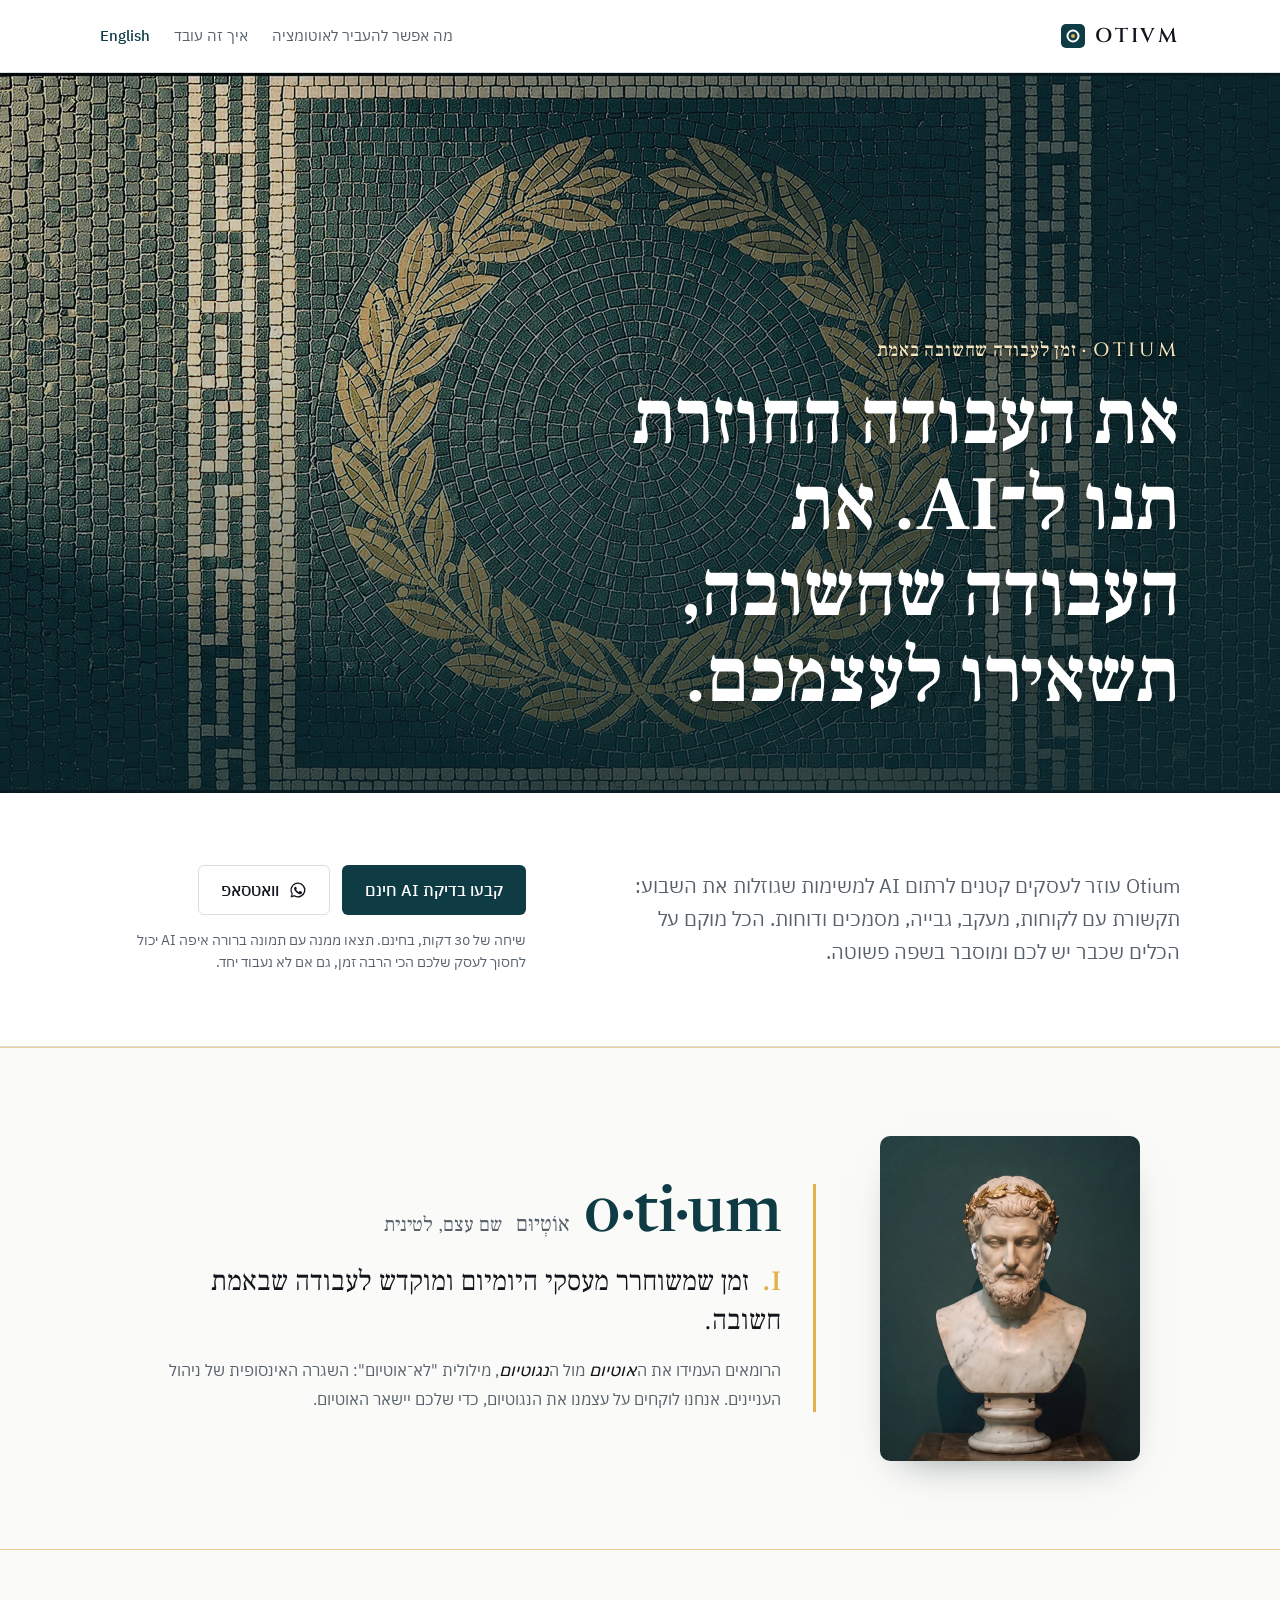
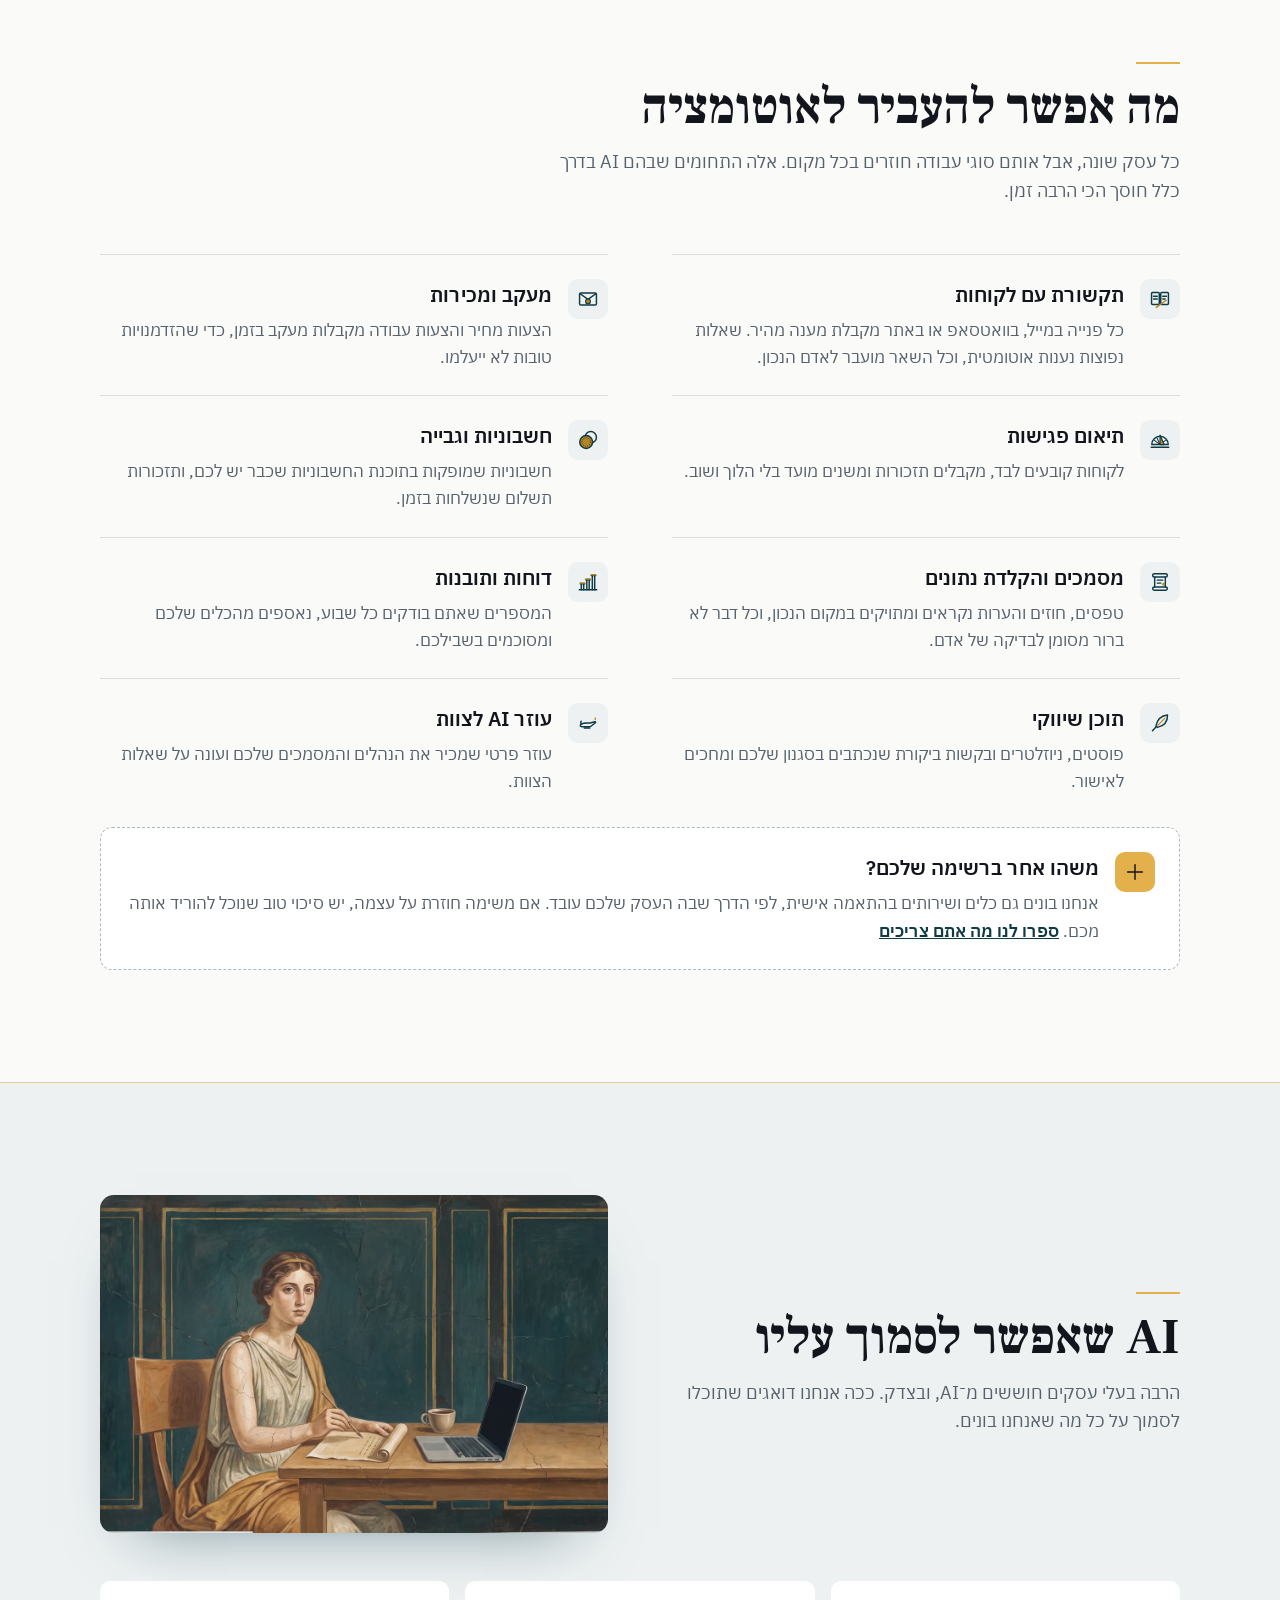
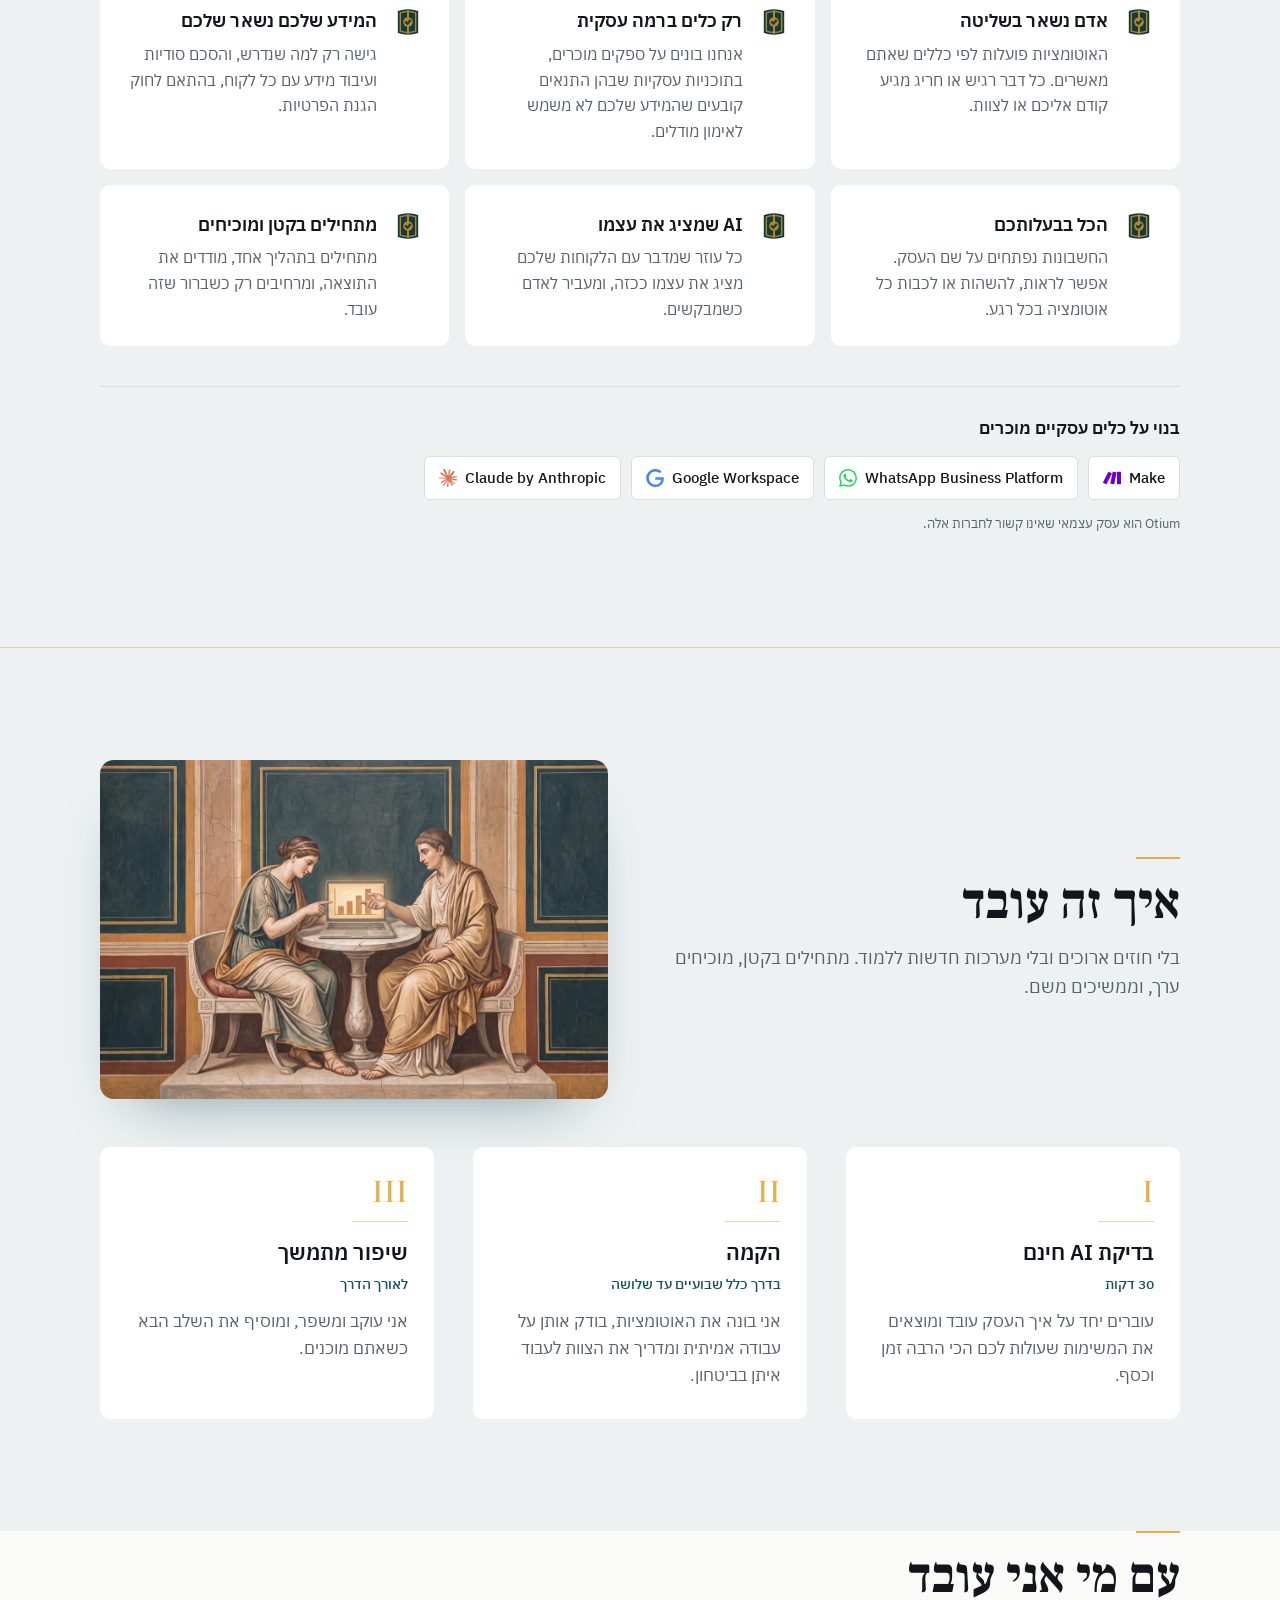
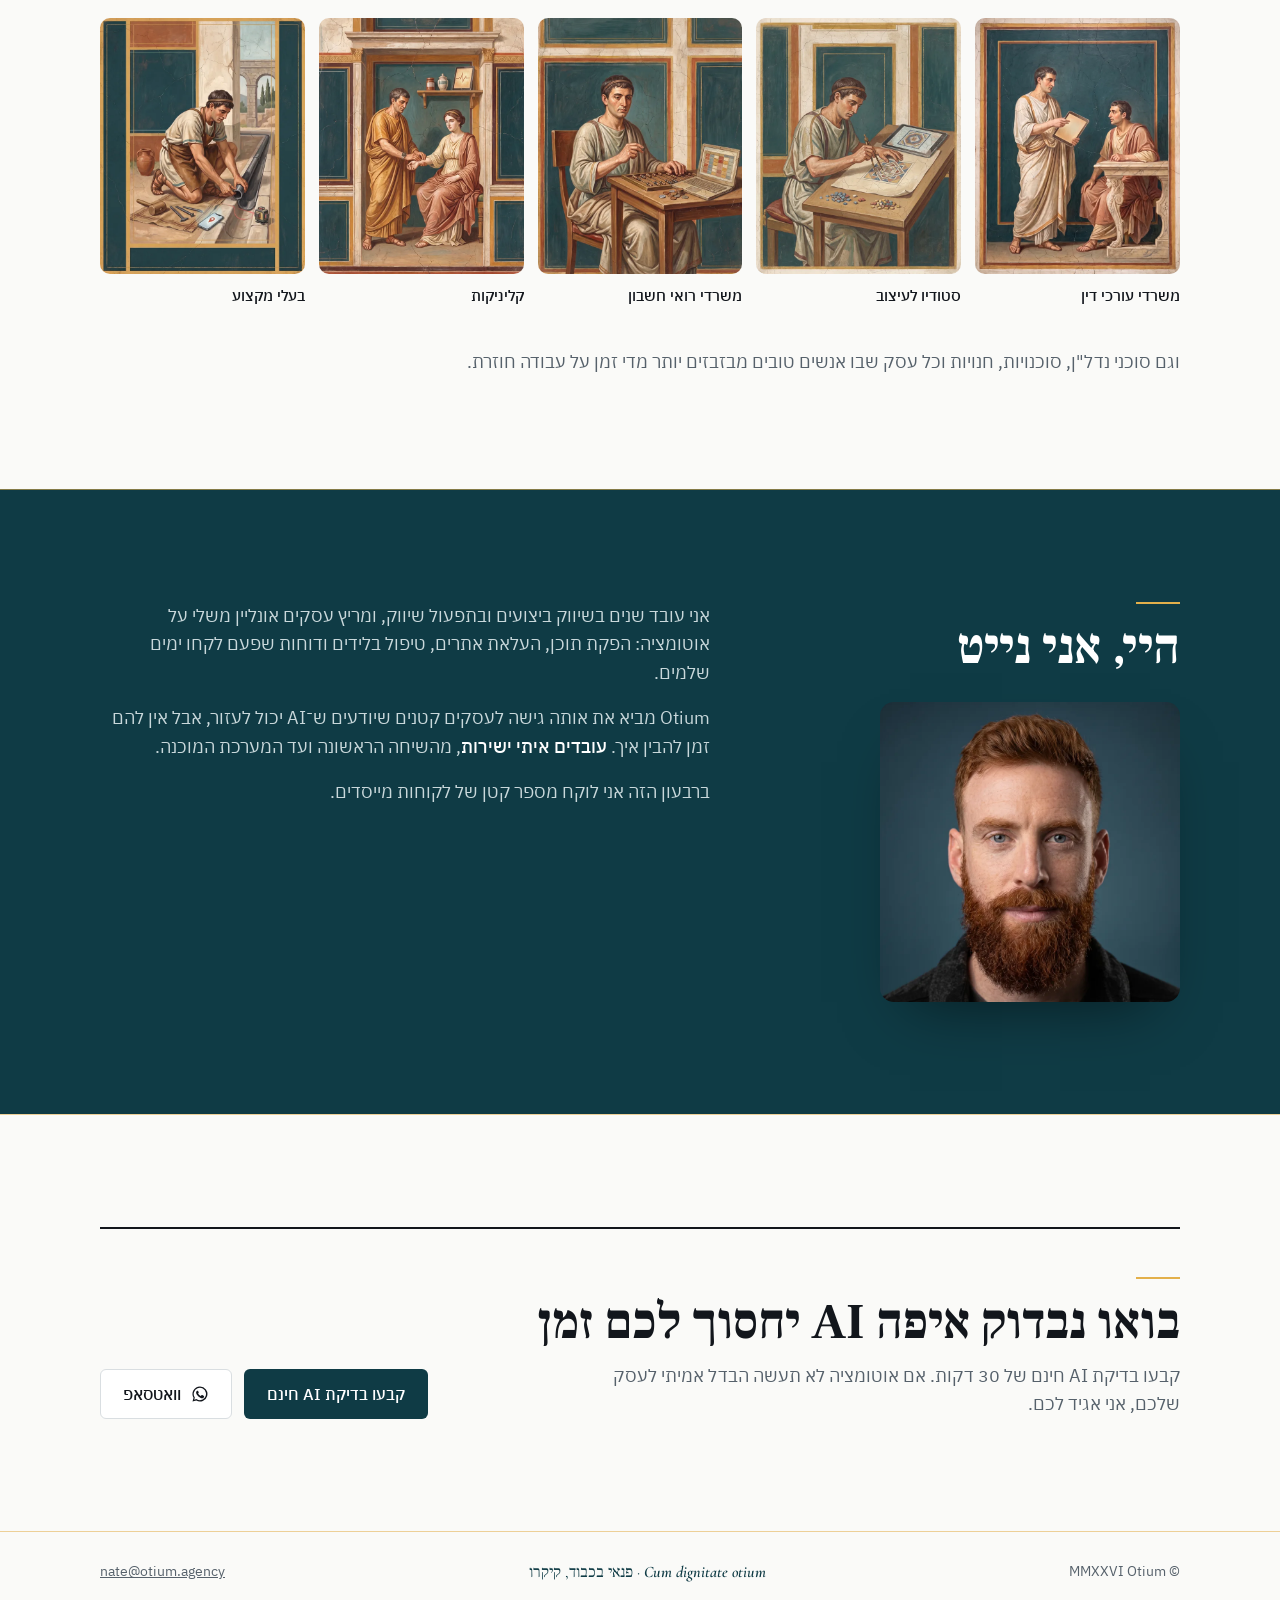
==== commit 757e68a4: "Add files via upload" ====
--- a/he/index.html
+++ b/he/index.html
@@ -73,14 +73,14 @@
       <h2>מה אפשר להעביר לאוטומציה</h2>
       <p class="intro">כל עסק שונה, אבל אותם סוגי עבודה חוזרים בכל מקום. אלה התחומים שבהם AI בדרך כלל חוסך הכי הרבה זמן.</p>
       <ul class="areas">
-        <li><svg class="area-icon" viewBox="0 0 24 24" aria-hidden="true" fill="none" stroke="currentColor" stroke-width="1.6" stroke-linecap="round" stroke-linejoin="round"><path d="M4 5h16v11H9l-5 4z"/><path d="M8 10h8M8 13h5"/></svg><div><h3>תקשורת עם לקוחות</h3><p>כל פנייה במייל, בוואטסאפ או באתר מקבלת מענה מהיר. שאלות נפוצות נענות אוטומטית, וכל השאר מועבר לאדם הנכון.</p></div></li>
-        <li><svg class="area-icon" viewBox="0 0 24 24" aria-hidden="true" fill="none" stroke="currentColor" stroke-width="1.6" stroke-linecap="round" stroke-linejoin="round"><path d="M4 12a8 8 0 0 1 13.7-5.7L20 8.5"/><path d="M20 4v4.5h-4.5"/><path d="M20 12a8 8 0 0 1-13.7 5.7L4 15.5"/><path d="M4 20v-4.5h4.5"/></svg><div><h3>מעקב ומכירות</h3><p>הצעות מחיר והצעות עבודה מקבלות מעקב בזמן, כדי שהזדמנויות טובות לא ייעלמו.</p></div></li>
-        <li><svg class="area-icon" viewBox="0 0 24 24" aria-hidden="true" fill="none" stroke="currentColor" stroke-width="1.6" stroke-linecap="round" stroke-linejoin="round"><path d="M4 6h16v14H4z"/><path d="M4 10h16M8 3v5M16 3v5"/><path d="m9 15 2 2 4-4"/></svg><div><h3>תיאום פגישות</h3><p>לקוחות קובעים לבד, מקבלים תזכורות ומשנים מועד בלי הלוך ושוב.</p></div></li>
-        <li><svg class="area-icon" viewBox="0 0 24 24" aria-hidden="true" fill="none" stroke="currentColor" stroke-width="1.6" stroke-linecap="round" stroke-linejoin="round"><path d="M6 3h12v18l-3-2-3 2-3-2-3 2z"/><path d="M9 8h6M9 12h6M9 16h3"/></svg><div><h3>חשבוניות וגבייה</h3><p>חשבוניות שמופקות בתוכנת החשבוניות שכבר יש לכם, ותזכורות תשלום שנשלחות בזמן.</p></div></li>
-        <li><svg class="area-icon" viewBox="0 0 24 24" aria-hidden="true" fill="none" stroke="currentColor" stroke-width="1.6" stroke-linecap="round" stroke-linejoin="round"><path d="M6 3h9l3 3v15H6z"/><path d="M14 3v4h4"/><path d="M9 12h6M9 16h6"/></svg><div><h3>מסמכים והקלדת נתונים</h3><p>טפסים, חוזים והערות נקראים ומתויקים במקום הנכון, וכל דבר לא ברור מסומן לבדיקה של אדם.</p></div></li>
-        <li><svg class="area-icon" viewBox="0 0 24 24" aria-hidden="true" fill="none" stroke="currentColor" stroke-width="1.6" stroke-linecap="round" stroke-linejoin="round"><path d="M4 20h16"/><path d="M7 16v-5M12 16V7M17 16v-8"/></svg><div><h3>דוחות ותובנות</h3><p>המספרים שאתם בודקים כל שבוע, נאספים מהכלים שלכם ומסוכמים בשבילכם.</p></div></li>
-        <li><svg class="area-icon" viewBox="0 0 24 24" aria-hidden="true" fill="none" stroke="currentColor" stroke-width="1.6" stroke-linecap="round" stroke-linejoin="round"><path d="M4 20l4-1 11-11-3-3L5 16z"/><path d="M14 6l3 3"/></svg><div><h3>תוכן שיווקי</h3><p>פוסטים, ניוזלטרים ובקשות ביקורת שנכתבים בסגנון שלכם ומחכים לאישור.</p></div></li>
-        <li><svg class="area-icon" viewBox="0 0 24 24" aria-hidden="true" fill="none" stroke="currentColor" stroke-width="1.6" stroke-linecap="round" stroke-linejoin="round"><path d="M12 3a6 6 0 0 1 6 6c0 2.2-1.2 3.6-2.5 4.6-.8.6-1.5 1.4-1.5 2.4v1h-4v-1c0-1-.7-1.8-1.5-2.4C7.2 12.6 6 11.2 6 9a6 6 0 0 1 6-6z"/><path d="M10 20h4"/></svg><div><h3>עוזר AI לצוות</h3><p>עוזר פרטי שמכיר את הנהלים והמסמכים שלכם ועונה על שאלות הצוות.</p></div></li>
+        <li><svg class="area-icon" viewBox="0 0 24 24" aria-hidden="true"><g fill="none" stroke="currentColor" stroke-width="1.6" stroke-linecap="round" stroke-linejoin="round"><rect x="2.8" y="5" width="8.4" height="13" rx="1"/><rect x="12.8" y="5" width="8.4" height="13" rx="1"/><path d="M5 9h4M5 12h4M15 9h4M15 12h2.6"/></g><path d="M8 21.2 18.6 13.4" fill="none" stroke="#B9851F" stroke-width="1.6" stroke-linecap="round"/></svg><div><h3>תקשורת עם לקוחות</h3><p>כל פנייה במייל, בוואטסאפ או באתר מקבלת מענה מהיר. שאלות נפוצות נענות אוטומטית, וכל השאר מועבר לאדם הנכון.</p></div></li>
+        <li><svg class="area-icon" viewBox="0 0 24 24" aria-hidden="true"><g fill="none" stroke="currentColor" stroke-width="1.6" stroke-linecap="round" stroke-linejoin="round"><rect x="2.8" y="5.5" width="18.4" height="13" rx="1.4"/><path d="M3.4 6.3 12 12.4l8.6-6.1"/></g><circle cx="12" cy="14.6" r="2.6" fill="#B9851F" stroke="currentColor" stroke-width="1.2"/></svg><div><h3>מעקב ומכירות</h3><p>הצעות מחיר והצעות עבודה מקבלות מעקב בזמן, כדי שהזדמנויות טובות לא ייעלמו.</p></div></li>
+        <li><svg class="area-icon" viewBox="0 0 24 24" aria-hidden="true"><g fill="none" stroke="currentColor" stroke-width="1.6" stroke-linecap="round" stroke-linejoin="round"><path d="M3 17a9 9 0 0 1 18 0z"/><path d="M12 17 6 12.4M12 17 8.6 9.6M12 17l5.9-4.6" stroke-width="1.1"/><path d="M2.5 20h19"/></g><path d="M12 17V6.6L16.6 17z" fill="#B9851F" stroke="currentColor" stroke-width="1.2" stroke-linejoin="round"/></svg><div><h3>תיאום פגישות</h3><p>לקוחות קובעים לבד, מקבלים תזכורות ומשנים מועד בלי הלוך ושוב.</p></div></li>
+        <li><svg class="area-icon" viewBox="0 0 24 24" aria-hidden="true"><circle cx="15" cy="9" r="6.2" fill="none" stroke="currentColor" stroke-width="1.6"/><circle cx="10" cy="14.2" r="7" fill="#B9851F" stroke="currentColor" stroke-width="1.6"/><circle cx="10" cy="14.2" r="4.6" fill="none" stroke="currentColor" stroke-width="1" stroke-dasharray="1.1 1.3"/></svg><div><h3>חשבוניות וגבייה</h3><p>חשבוניות שמופקות בתוכנת החשבוניות שכבר יש לכם, ותזכורות תשלום שנשלחות בזמן.</p></div></li>
+        <li><svg class="area-icon" viewBox="0 0 24 24" aria-hidden="true"><g fill="none" stroke="currentColor" stroke-width="1.6" stroke-linecap="round" stroke-linejoin="round"><rect x="4" y="3" width="16" height="3.6" rx="1.8"/><rect x="4" y="17.4" width="16" height="3.6" rx="1.8"/><path d="M6.2 6.6v10.8M17.8 6.6v10.8"/><path d="M9 10h6M9 13.2h4" stroke-width="1.4"/></g><circle cx="16" cy="14.4" r="1.6" fill="#B9851F"/></svg><div><h3>מסמכים והקלדת נתונים</h3><p>טפסים, חוזים והערות נקראים ומתויקים במקום הנכון, וכל דבר לא ברור מסומן לבדיקה של אדם.</p></div></li>
+        <li><svg class="area-icon" viewBox="0 0 24 24" aria-hidden="true"><g fill="none" stroke="currentColor" stroke-width="1.6" stroke-linecap="round" stroke-linejoin="round"><path d="M2.5 20.5h19"/><path d="M3.6 14h4.8M4.7 14.4v6.1M7.3 14.4v6.1"/><path d="M9.6 9.5h4.8M10.7 9.9v10.6M13.3 9.9v10.6"/><path d="M15.6 5h4.8M16.7 5.4v15.1M19.3 5.4v15.1"/></g><path d="M3.6 13.2h4.8M9.6 8.7h4.8M15.6 4.2h4.8" fill="none" stroke="#B9851F" stroke-width="1.6" stroke-linecap="round"/></svg><div><h3>דוחות ותובנות</h3><p>המספרים שאתם בודקים כל שבוע, נאספים מהכלים שלכם ומסוכמים בשבילכם.</p></div></li>
+        <li><svg class="area-icon" viewBox="0 0 24 24" aria-hidden="true"><g fill="none" stroke="currentColor" stroke-width="1.6" stroke-linecap="round" stroke-linejoin="round"><path d="M20.2 3.3C13.6 4 9 8.4 7.6 15.2l1.6 1.6c6.8-1.4 11.2-6 11-13.5z"/><path d="M7.6 16.4 3.8 20.4"/></g><path d="M9.6 14.6 17.4 6.6" fill="none" stroke="#B9851F" stroke-width="1.3" stroke-linecap="round"/></svg><div><h3>תוכן שיווקי</h3><p>פוסטים, ניוזלטרים ובקשות ביקורת שנכתבים בסגנון שלכם ומחכים לאישור.</p></div></li>
+        <li><svg class="area-icon" viewBox="0 0 24 24" aria-hidden="true"><g fill="none" stroke="currentColor" stroke-width="1.6" stroke-linecap="round" stroke-linejoin="round"><path d="M3.6 15.2c0-1.9 2.9-3.2 6.9-3.2h3.8l5.2-1.4c.7-.2 1.1.7.5 1.1l-4 3.3c-.9.8-2.1 1.2-3.3 1.2H7.4c-2.2 0-3.8-.4-3.8-1z"/><path d="M5.6 13.1C4 12.5 3.4 11 4.6 10.1"/><path d="M8 17.4h6"/></g><path d="M19.9 9.4c-1.1-1.1-1.1-2.6 0-4 1.1 1.4 1.1 2.9 0 4z" fill="#B9851F"/></svg><div><h3>עוזר AI לצוות</h3><p>עוזר פרטי שמכיר את הנהלים והמסמכים שלכם ועונה על שאלות הצוות.</p></div></li>
         <li class="area-custom"><svg class="area-icon" viewBox="0 0 24 24" aria-hidden="true" fill="none" stroke="currentColor" stroke-width="1.6" stroke-linecap="round" stroke-linejoin="round"><path d="M12 4v16M4 12h16"/></svg><div><h3>משהו אחר ברשימה שלכם?</h3><p>אנחנו בונים גם כלים ושירותים בהתאמה אישית, לפי הדרך שבה העסק שלכם עובד. אם משימה חוזרת על עצמה, יש סיכוי טוב שנוכל להוריד אותה מכם. <a href="#contact">ספרו לנו מה אתם צריכים</a></p></div></li>
       </ul>
     </div>
@@ -91,12 +91,12 @@
       <div class="trust-head"><div><h2>AI שאפשר לסמוך עליו</h2>
       <p class="intro">הרבה בעלי עסקים חוששים מ־AI, ובצדק. ככה אנחנו דואגים שתוכלו לסמוך על כל מה שאנחנו בונים.</p></div><img class="trust-img" src="/media/trust-approve.webp" alt="פרסקו בסגנון רומי: אישה בודקת ומאשרת מסמך, לצידה מחשב נייד וקפה" width="1200" height="800" loading="lazy"></div>
       <ul class="commitments">
-        <li><svg class="scutum" viewBox="0 0 24 24" aria-hidden="true"><path d="M5.2 2.6Q12 0.9 18.8 2.6Q21.2 12 18.8 21.4Q12 23.1 5.2 21.4Q2.8 12 5.2 2.6Z" fill="none" stroke="currentColor" stroke-width="1.5" stroke-linejoin="round"/><path d="M12 2.6V7.4M12 16.6V21.4" fill="none" stroke="currentColor" stroke-width="1.3" stroke-linecap="round"/><circle cx="12" cy="12" r="4.6" fill="#F6EBD0" stroke="currentColor" stroke-width="1.3"/><path d="m9.9 12.1 1.5 1.55 2.8-3.1" fill="none" stroke="#B9851F" stroke-width="1.8" stroke-linecap="round" stroke-linejoin="round"/></svg><div><h3>אדם נשאר בשליטה</h3><p>האוטומציות פועלות לפי כללים שאתם מאשרים. כל דבר רגיש או חריג מגיע קודם אליכם או לצוות.</p></div></li>
-        <li><svg class="scutum" viewBox="0 0 24 24" aria-hidden="true"><path d="M5.2 2.6Q12 0.9 18.8 2.6Q21.2 12 18.8 21.4Q12 23.1 5.2 21.4Q2.8 12 5.2 2.6Z" fill="none" stroke="currentColor" stroke-width="1.5" stroke-linejoin="round"/><path d="M12 2.6V7.4M12 16.6V21.4" fill="none" stroke="currentColor" stroke-width="1.3" stroke-linecap="round"/><circle cx="12" cy="12" r="4.6" fill="#F6EBD0" stroke="currentColor" stroke-width="1.3"/><path d="m9.9 12.1 1.5 1.55 2.8-3.1" fill="none" stroke="#B9851F" stroke-width="1.8" stroke-linecap="round" stroke-linejoin="round"/></svg><div><h3>רק כלים ברמה עסקית</h3><p>אנחנו בונים על ספקים מוכרים, בתוכניות עסקיות שבהן התנאים קובעים שהמידע שלכם לא משמש לאימון מודלים.</p></div></li>
-        <li><svg class="scutum" viewBox="0 0 24 24" aria-hidden="true"><path d="M5.2 2.6Q12 0.9 18.8 2.6Q21.2 12 18.8 21.4Q12 23.1 5.2 21.4Q2.8 12 5.2 2.6Z" fill="none" stroke="currentColor" stroke-width="1.5" stroke-linejoin="round"/><path d="M12 2.6V7.4M12 16.6V21.4" fill="none" stroke="currentColor" stroke-width="1.3" stroke-linecap="round"/><circle cx="12" cy="12" r="4.6" fill="#F6EBD0" stroke="currentColor" stroke-width="1.3"/><path d="m9.9 12.1 1.5 1.55 2.8-3.1" fill="none" stroke="#B9851F" stroke-width="1.8" stroke-linecap="round" stroke-linejoin="round"/></svg><div><h3>המידע שלכם נשאר שלכם</h3><p>גישה רק למה שנדרש, והסכם סודיות ועיבוד מידע עם כל לקוח, בהתאם לחוק הגנת הפרטיות.</p></div></li>
-        <li><svg class="scutum" viewBox="0 0 24 24" aria-hidden="true"><path d="M5.2 2.6Q12 0.9 18.8 2.6Q21.2 12 18.8 21.4Q12 23.1 5.2 21.4Q2.8 12 5.2 2.6Z" fill="none" stroke="currentColor" stroke-width="1.5" stroke-linejoin="round"/><path d="M12 2.6V7.4M12 16.6V21.4" fill="none" stroke="currentColor" stroke-width="1.3" stroke-linecap="round"/><circle cx="12" cy="12" r="4.6" fill="#F6EBD0" stroke="currentColor" stroke-width="1.3"/><path d="m9.9 12.1 1.5 1.55 2.8-3.1" fill="none" stroke="#B9851F" stroke-width="1.8" stroke-linecap="round" stroke-linejoin="round"/></svg><div><h3>הכל בבעלותכם</h3><p>החשבונות נפתחים על שם העסק. אפשר לראות, להשהות או לכבות כל אוטומציה בכל רגע.</p></div></li>
-        <li><svg class="scutum" viewBox="0 0 24 24" aria-hidden="true"><path d="M5.2 2.6Q12 0.9 18.8 2.6Q21.2 12 18.8 21.4Q12 23.1 5.2 21.4Q2.8 12 5.2 2.6Z" fill="none" stroke="currentColor" stroke-width="1.5" stroke-linejoin="round"/><path d="M12 2.6V7.4M12 16.6V21.4" fill="none" stroke="currentColor" stroke-width="1.3" stroke-linecap="round"/><circle cx="12" cy="12" r="4.6" fill="#F6EBD0" stroke="currentColor" stroke-width="1.3"/><path d="m9.9 12.1 1.5 1.55 2.8-3.1" fill="none" stroke="#B9851F" stroke-width="1.8" stroke-linecap="round" stroke-linejoin="round"/></svg><div><h3>AI שמציג את עצמו</h3><p>כל עוזר שמדבר עם הלקוחות שלכם מציג את עצמו ככזה, ומעביר לאדם כשמבקשים.</p></div></li>
-        <li><svg class="scutum" viewBox="0 0 24 24" aria-hidden="true"><path d="M5.2 2.6Q12 0.9 18.8 2.6Q21.2 12 18.8 21.4Q12 23.1 5.2 21.4Q2.8 12 5.2 2.6Z" fill="none" stroke="currentColor" stroke-width="1.5" stroke-linejoin="round"/><path d="M12 2.6V7.4M12 16.6V21.4" fill="none" stroke="currentColor" stroke-width="1.3" stroke-linecap="round"/><circle cx="12" cy="12" r="4.6" fill="#F6EBD0" stroke="currentColor" stroke-width="1.3"/><path d="m9.9 12.1 1.5 1.55 2.8-3.1" fill="none" stroke="#B9851F" stroke-width="1.8" stroke-linecap="round" stroke-linejoin="round"/></svg><div><h3>מתחילים בקטן ומוכיחים</h3><p>מתחילים בתהליך אחד, מודדים את התוצאה, ומרחיבים רק כשברור שזה עובד.</p></div></li>
+        <li><svg class="scutum" viewBox="0 0 24 24" aria-hidden="true"><path d="M4.8 4.2Q12 1.8 19.2 4.2V19.8Q12 22.2 4.8 19.8Z" fill="#0F3B45"/><path d="M6.6 5.6Q12 3.8 17.4 5.6V18.4Q12 20.2 6.6 18.4Z" fill="none" stroke="#B9851F" stroke-width="1"/><path d="M12 4.2v4.4M12 15.4v4.4" stroke="#B9851F" stroke-width="1.4" stroke-linecap="round"/><circle cx="12" cy="12" r="3.4" fill="#B9851F"/><path d="m10.5 12.1 1.05 1.1 2-2.25" fill="none" stroke="#0F3B45" stroke-width="1.5" stroke-linecap="round" stroke-linejoin="round"/></svg><div><h3>אדם נשאר בשליטה</h3><p>האוטומציות פועלות לפי כללים שאתם מאשרים. כל דבר רגיש או חריג מגיע קודם אליכם או לצוות.</p></div></li>
+        <li><svg class="scutum" viewBox="0 0 24 24" aria-hidden="true"><path d="M4.8 4.2Q12 1.8 19.2 4.2V19.8Q12 22.2 4.8 19.8Z" fill="#0F3B45"/><path d="M6.6 5.6Q12 3.8 17.4 5.6V18.4Q12 20.2 6.6 18.4Z" fill="none" stroke="#B9851F" stroke-width="1"/><path d="M12 4.2v4.4M12 15.4v4.4" stroke="#B9851F" stroke-width="1.4" stroke-linecap="round"/><circle cx="12" cy="12" r="3.4" fill="#B9851F"/><path d="m10.5 12.1 1.05 1.1 2-2.25" fill="none" stroke="#0F3B45" stroke-width="1.5" stroke-linecap="round" stroke-linejoin="round"/></svg><div><h3>רק כלים ברמה עסקית</h3><p>אנחנו בונים על ספקים מוכרים, בתוכניות עסקיות שבהן התנאים קובעים שהמידע שלכם לא משמש לאימון מודלים.</p></div></li>
+        <li><svg class="scutum" viewBox="0 0 24 24" aria-hidden="true"><path d="M4.8 4.2Q12 1.8 19.2 4.2V19.8Q12 22.2 4.8 19.8Z" fill="#0F3B45"/><path d="M6.6 5.6Q12 3.8 17.4 5.6V18.4Q12 20.2 6.6 18.4Z" fill="none" stroke="#B9851F" stroke-width="1"/><path d="M12 4.2v4.4M12 15.4v4.4" stroke="#B9851F" stroke-width="1.4" stroke-linecap="round"/><circle cx="12" cy="12" r="3.4" fill="#B9851F"/><path d="m10.5 12.1 1.05 1.1 2-2.25" fill="none" stroke="#0F3B45" stroke-width="1.5" stroke-linecap="round" stroke-linejoin="round"/></svg><div><h3>המידע שלכם נשאר שלכם</h3><p>גישה רק למה שנדרש, והסכם סודיות ועיבוד מידע עם כל לקוח, בהתאם לחוק הגנת הפרטיות.</p></div></li>
+        <li><svg class="scutum" viewBox="0 0 24 24" aria-hidden="true"><path d="M4.8 4.2Q12 1.8 19.2 4.2V19.8Q12 22.2 4.8 19.8Z" fill="#0F3B45"/><path d="M6.6 5.6Q12 3.8 17.4 5.6V18.4Q12 20.2 6.6 18.4Z" fill="none" stroke="#B9851F" stroke-width="1"/><path d="M12 4.2v4.4M12 15.4v4.4" stroke="#B9851F" stroke-width="1.4" stroke-linecap="round"/><circle cx="12" cy="12" r="3.4" fill="#B9851F"/><path d="m10.5 12.1 1.05 1.1 2-2.25" fill="none" stroke="#0F3B45" stroke-width="1.5" stroke-linecap="round" stroke-linejoin="round"/></svg><div><h3>הכל בבעלותכם</h3><p>החשבונות נפתחים על שם העסק. אפשר לראות, להשהות או לכבות כל אוטומציה בכל רגע.</p></div></li>
+        <li><svg class="scutum" viewBox="0 0 24 24" aria-hidden="true"><path d="M4.8 4.2Q12 1.8 19.2 4.2V19.8Q12 22.2 4.8 19.8Z" fill="#0F3B45"/><path d="M6.6 5.6Q12 3.8 17.4 5.6V18.4Q12 20.2 6.6 18.4Z" fill="none" stroke="#B9851F" stroke-width="1"/><path d="M12 4.2v4.4M12 15.4v4.4" stroke="#B9851F" stroke-width="1.4" stroke-linecap="round"/><circle cx="12" cy="12" r="3.4" fill="#B9851F"/><path d="m10.5 12.1 1.05 1.1 2-2.25" fill="none" stroke="#0F3B45" stroke-width="1.5" stroke-linecap="round" stroke-linejoin="round"/></svg><div><h3>AI שמציג את עצמו</h3><p>כל עוזר שמדבר עם הלקוחות שלכם מציג את עצמו ככזה, ומעביר לאדם כשמבקשים.</p></div></li>
+        <li><svg class="scutum" viewBox="0 0 24 24" aria-hidden="true"><path d="M4.8 4.2Q12 1.8 19.2 4.2V19.8Q12 22.2 4.8 19.8Z" fill="#0F3B45"/><path d="M6.6 5.6Q12 3.8 17.4 5.6V18.4Q12 20.2 6.6 18.4Z" fill="none" stroke="#B9851F" stroke-width="1"/><path d="M12 4.2v4.4M12 15.4v4.4" stroke="#B9851F" stroke-width="1.4" stroke-linecap="round"/><circle cx="12" cy="12" r="3.4" fill="#B9851F"/><path d="m10.5 12.1 1.05 1.1 2-2.25" fill="none" stroke="#0F3B45" stroke-width="1.5" stroke-linecap="round" stroke-linejoin="round"/></svg><div><h3>מתחילים בקטן ומוכיחים</h3><p>מתחילים בתהליך אחד, מודדים את התוצאה, ומרחיבים רק כשברור שזה עובד.</p></div></li>
       </ul>
       <div class="toolbelt">
         <p class="toolbelt-label">בנוי על כלים עסקיים מוכרים</p>
--- a/styles.css
+++ b/styles.css
@@ -523,3 +523,5 @@
 .hero-film::after { background: linear-gradient(90deg, rgba(9,36,43,.72) 0%, rgba(9,36,43,.38) 48%, rgba(9,36,43,.08) 80%), linear-gradient(0deg, rgba(9,36,43,.7) 0%, rgba(9,36,43,.15) 60%, rgba(9,36,43,.1) 100%); }
 body[dir="rtl"] .hero-film::after { background: linear-gradient(270deg, rgba(9,36,43,.72) 0%, rgba(9,36,43,.38) 48%, rgba(9,36,43,.08) 80%), linear-gradient(0deg, rgba(9,36,43,.7) 0%, rgba(9,36,43,.15) 60%, rgba(9,36,43,.1) 100%); }
 .commitments svg.scutum { width: 30px; height: 30px; }
+.commitments li { grid-template-columns: 34px minmax(0, 1fr); }
+.commitments svg.scutum { width: 34px; height: 34px; }
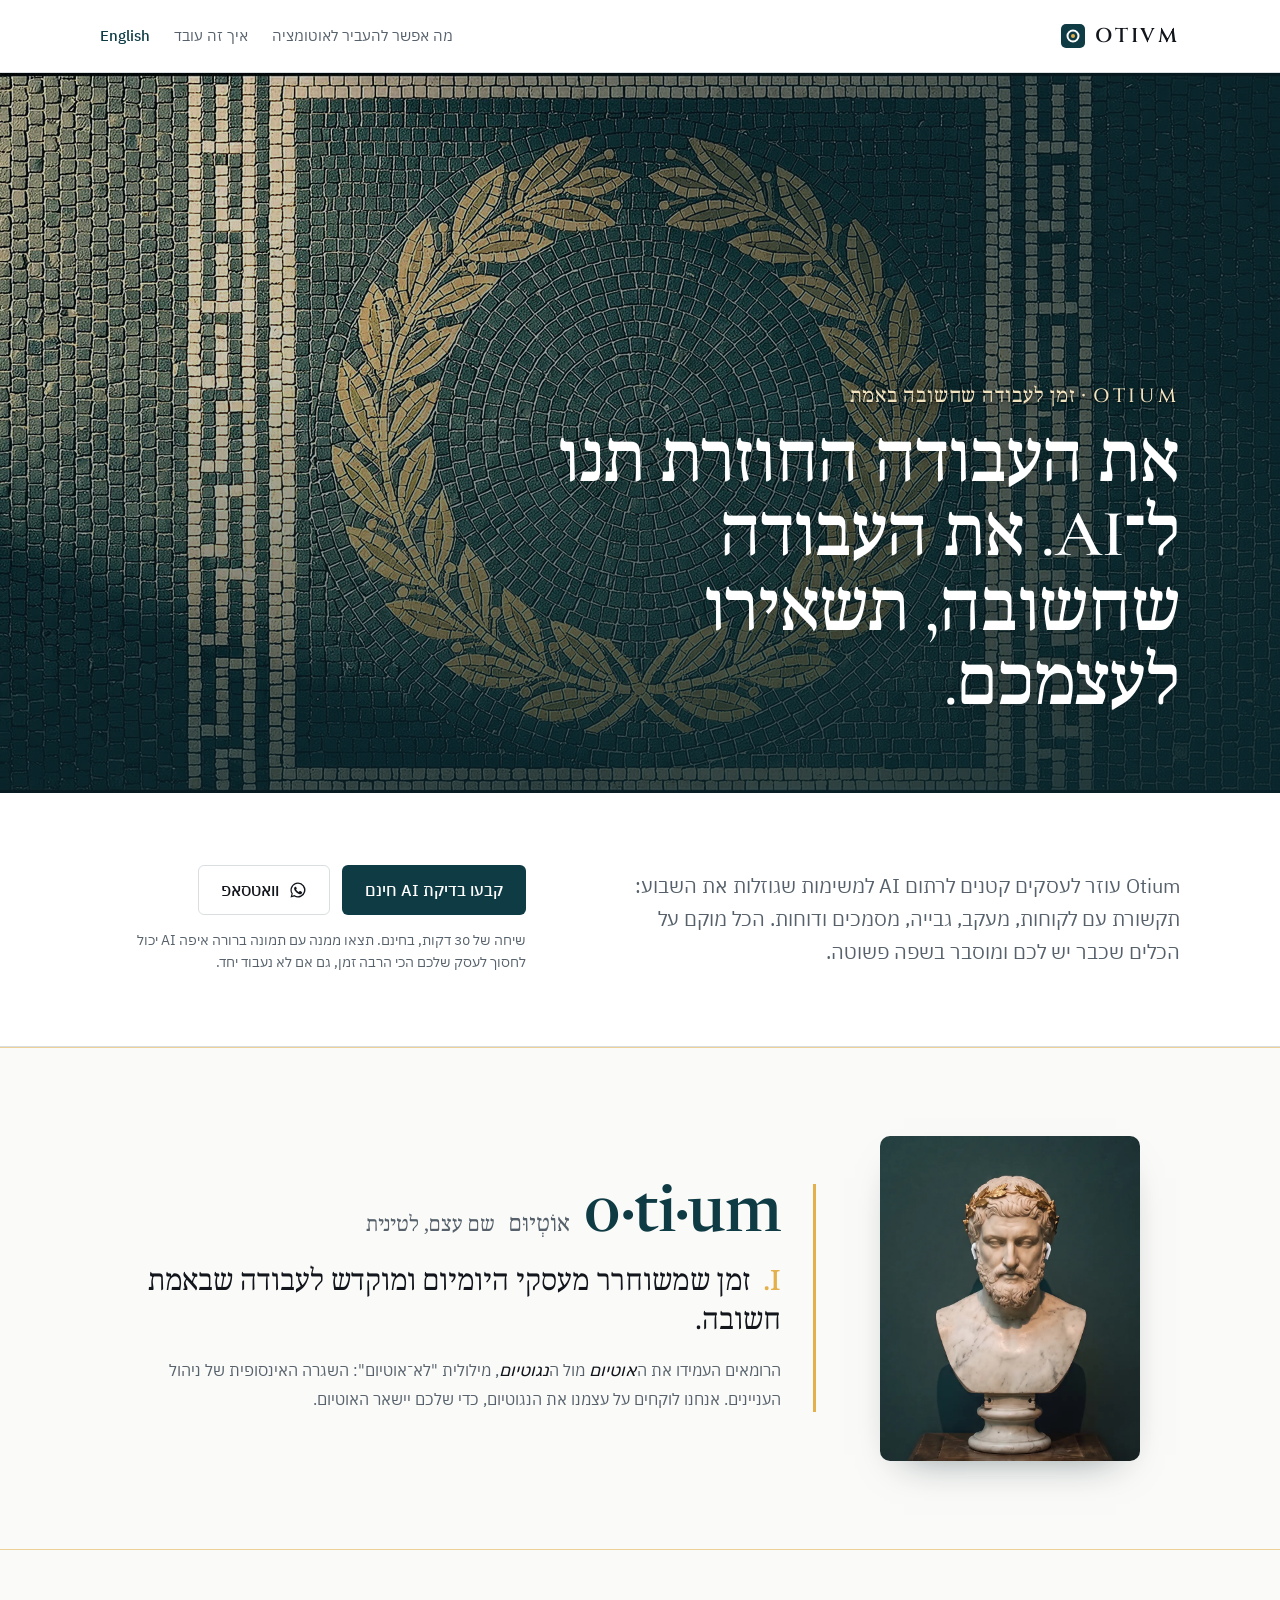
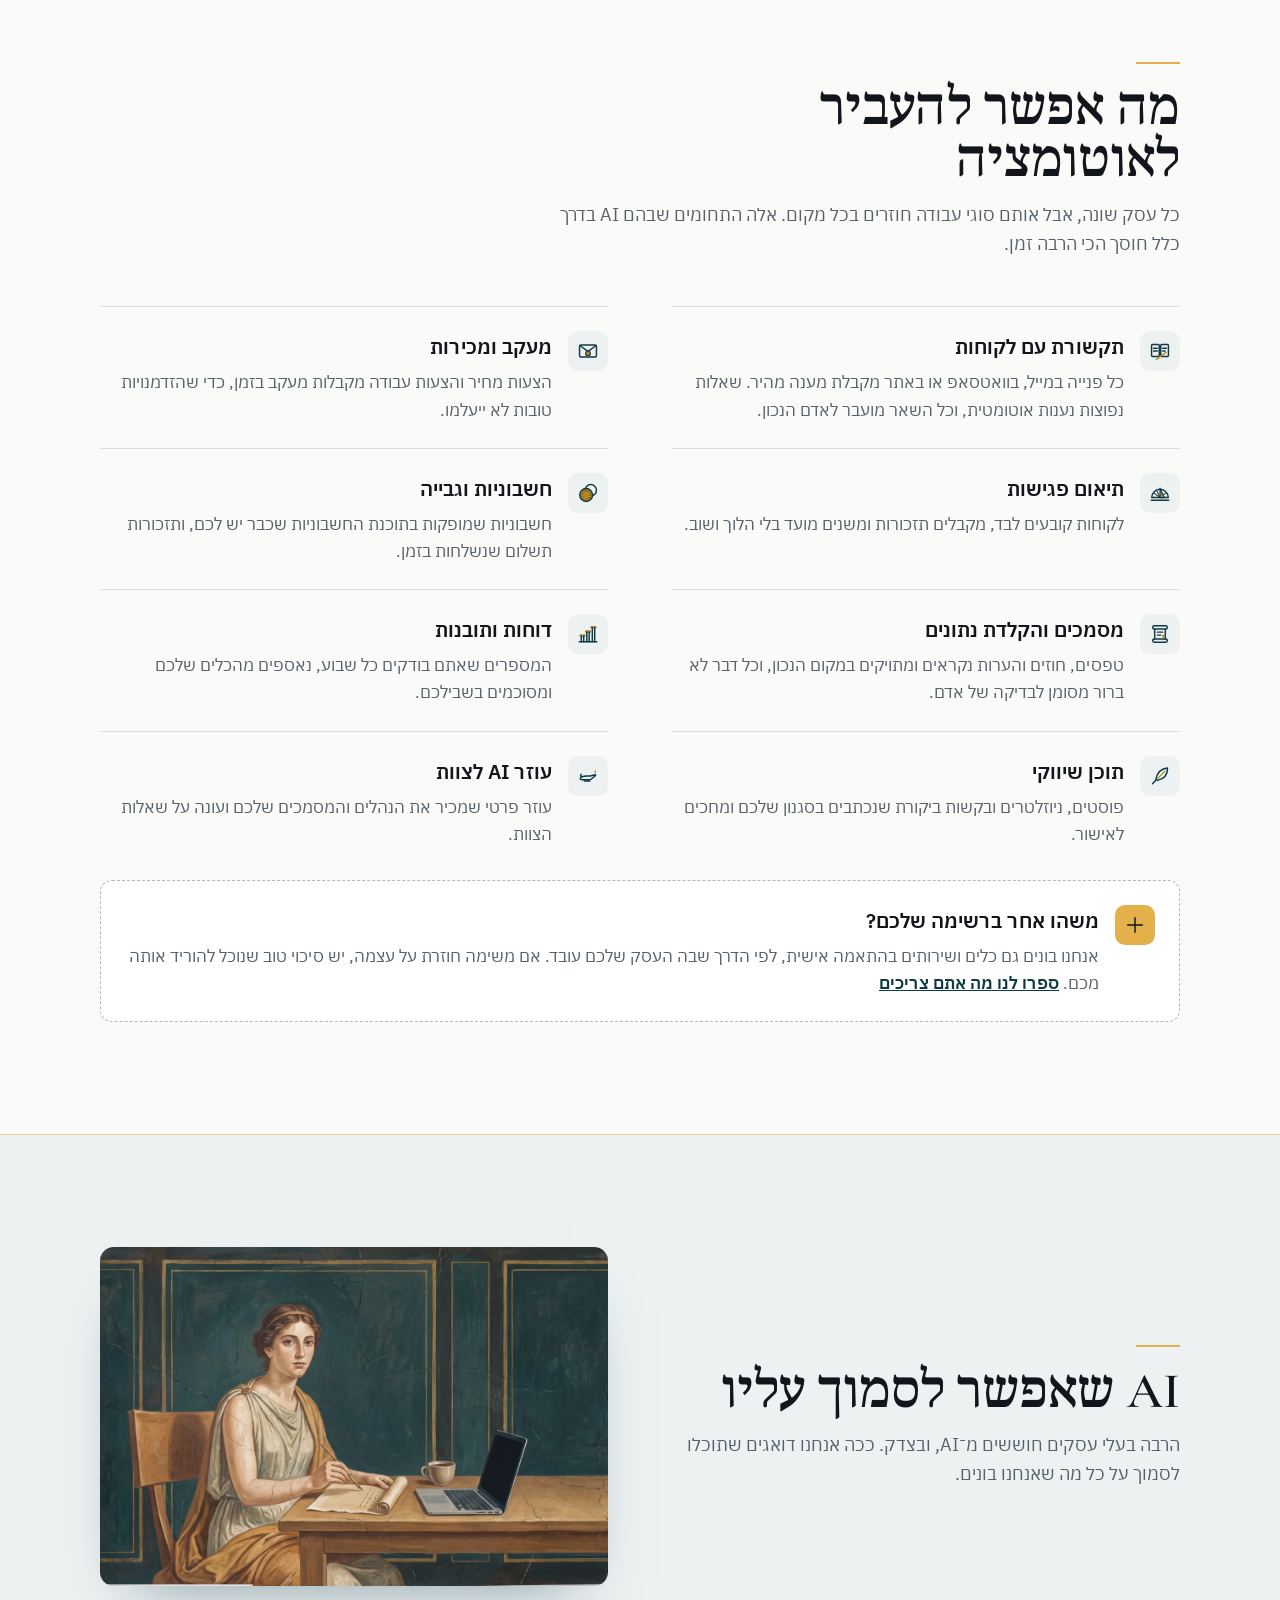
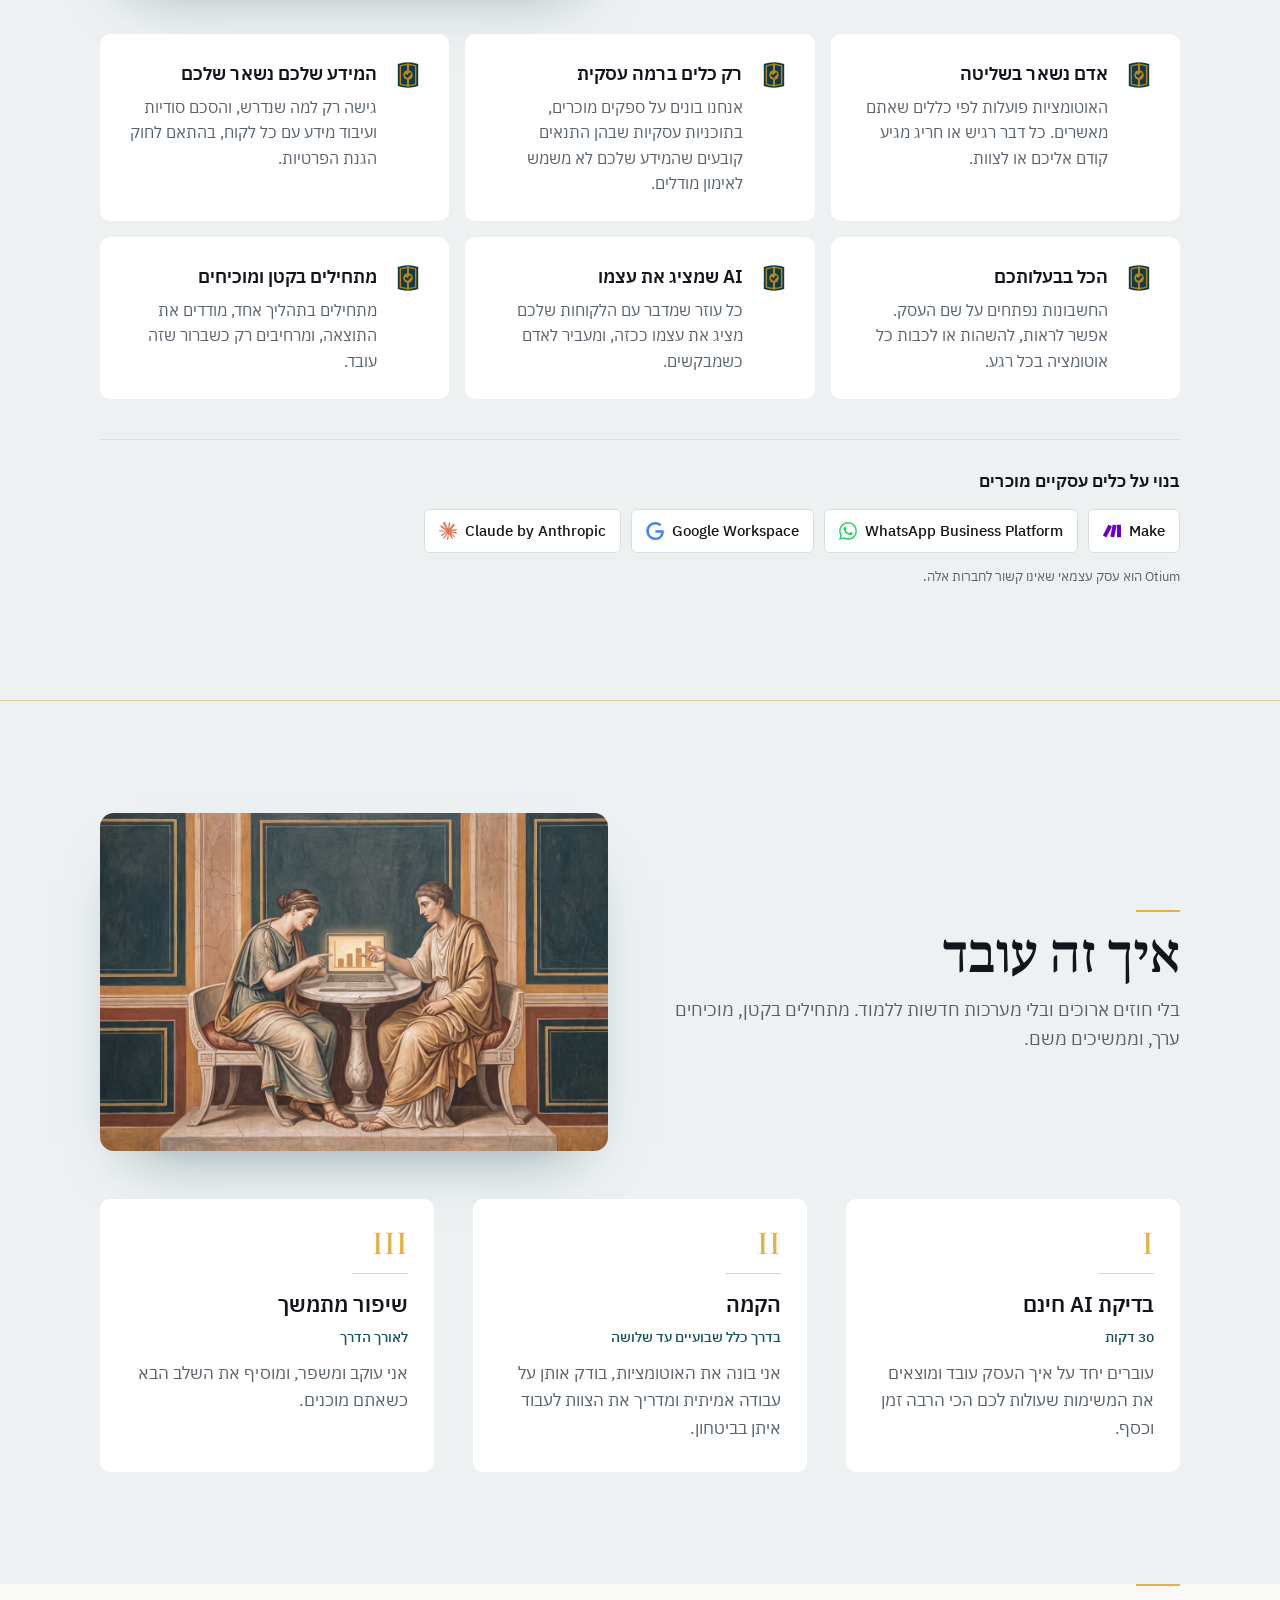
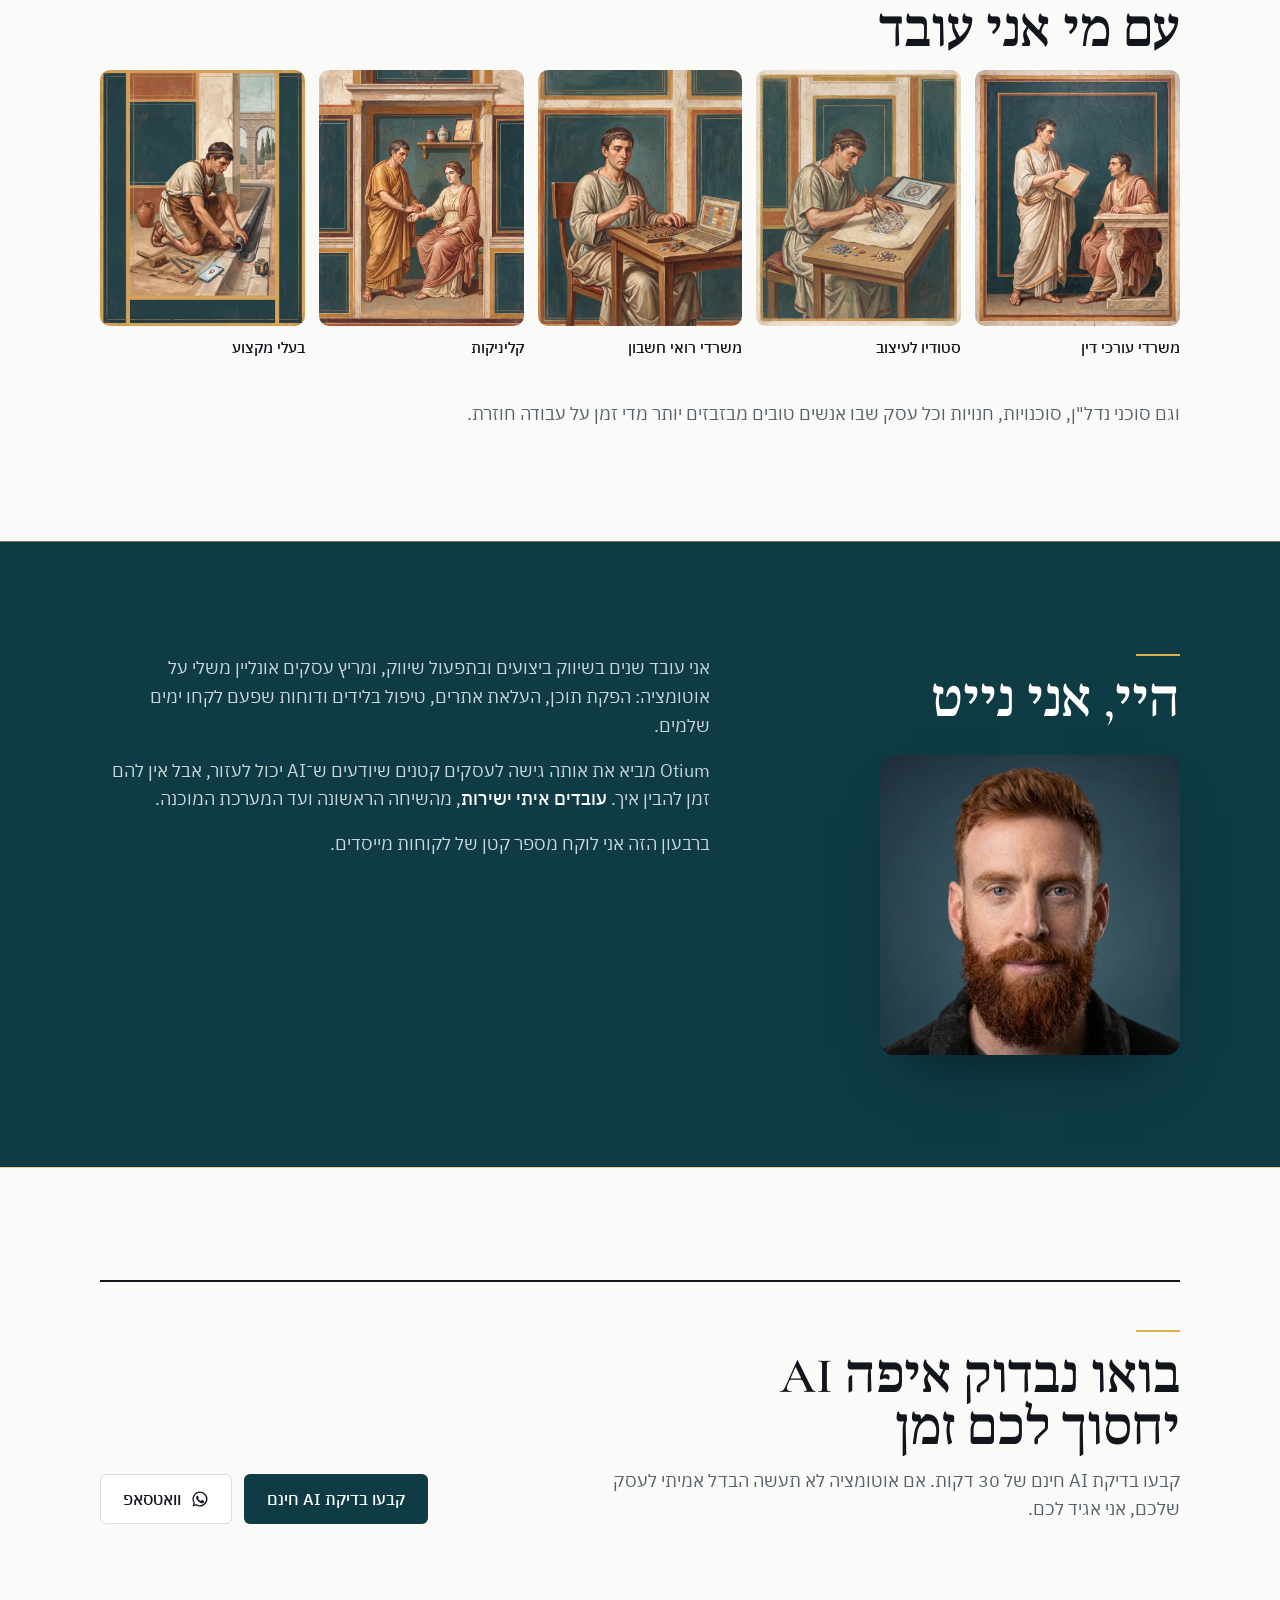
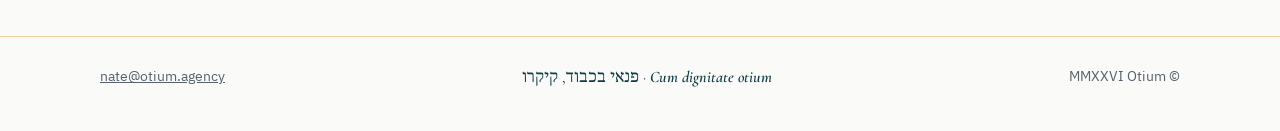
==== commit b604423c: "Add files via upload" ====
--- a/he/index.html
+++ b/he/index.html
@@ -17,7 +17,7 @@
 <link rel="icon" href="data:image/svg+xml,%3Csvg xmlns='http://www.w3.org/2000/svg' viewBox='0 0 24 24'%3E%3Crect width='24' height='24' rx='5' fill='%230F3B45'/%3E%3Cpath d='M12 6.5a5.5 5.5 0 1 0 0 11a5.5 5.5 0 1 0 0-11z' fill='none' stroke='%23fff' stroke-width='2'/%3E%3Ccircle cx='12' cy='12' r='2' fill='%23E3B04B'/%3E%3C/svg%3E">
 <link rel="preconnect" href="https://fonts.googleapis.com">
 <link rel="preconnect" href="https://fonts.gstatic.com" crossorigin>
-<link href="https://fonts.googleapis.com/css2?family=Hanken+Grotesk:wght@600;700&family=IBM+Plex+Sans+Hebrew:wght@400;500;600;700&family=Newsreader:ital,opsz,wght@0,6..72,400;0,6..72,500;1,6..72,400&family=Cormorant+Garamond:ital,wght@0,500;0,600;0,700;1,500&family=Cinzel:wght@500;600&family=Frank+Ruhl+Libre:wght@400;500;700&display=swap" rel="stylesheet">
+<link href="https://fonts.googleapis.com/css2?family=Hanken+Grotesk:wght@600;700&family=IBM+Plex+Sans+Hebrew:wght@400;500;600;700&family=Newsreader:ital,opsz,wght@0,6..72,400;0,6..72,500;1,6..72,400&family=Cormorant+Garamond:ital,wght@0,500;0,600;0,700;1,500&family=Cinzel:wght@500;600&family=Noto+Serif+Hebrew:wght@400;500;600&display=swap" rel="stylesheet">
 <link rel="stylesheet" href="/styles.css">
 </head>
 <body dir="rtl">
--- a/styles.css
+++ b/styles.css
@@ -468,7 +468,7 @@
 /* Definition (brand name) */
 .definition { padding: clamp(40px, 7vw, 88px) 0; border-top: 1px solid var(--line); }
 .dict {
-  --serif: "Newsreader", "Frank Ruhl Libre", Georgia, serif;
+  --serif: "Newsreader", "Noto Serif Hebrew", Georgia, serif;
   max-width: 760px;
   margin: 0 auto;
   padding-inline-start: clamp(18px, 3vw, 32px);
@@ -476,7 +476,7 @@
   font-family: var(--serif);
   color: var(--ink);
 }
-[dir="rtl"] .dict { --serif: "Frank Ruhl Libre", "Newsreader", Georgia, serif; }
+[dir="rtl"] .dict { --serif: "Noto Serif Hebrew", "Newsreader", Georgia, serif; }
 .dict p { margin: 0; }
 .dict-head { display: flex; flex-wrap: wrap; align-items: baseline; gap: 6px 14px; margin-bottom: 14px !important; }
 .dict-word { font-family: "Newsreader", Georgia, serif; font-size: clamp(40px, 6vw, 64px); font-weight: 500; letter-spacing: -0.01em; line-height: 1; color: var(--petrol); }
@@ -494,13 +494,13 @@
 .btn svg { width: 18px; height: 18px; flex: none; }
 
 /* ===== Classical theme ===== */
-:root { --serif-display: "Cormorant Garamond", "Frank Ruhl Libre", Georgia, serif; --roman: "Cinzel", "Cormorant Garamond", Georgia, serif; --gold-line: rgba(227,176,75,.55); }
+:root { --serif-display: "Cormorant Garamond", "Noto Serif Hebrew", Georgia, serif; --roman: "Cinzel", "Cormorant Garamond", Georgia, serif; --gold-line: rgba(227,176,75,.55); }
 .wordmark { font-family: var(--roman); font-weight: 600; letter-spacing: .14em; text-transform: uppercase; font-size: 20px; }
 .hero h1, .film-overlay h1, .block h2 { font-family: var(--serif-display); font-weight: 600; letter-spacing: -0.005em; }
 .film-overlay h1 { font-size: clamp(38px, 6vw, 80px); line-height: 1.02; }
 .block h2 { font-size: clamp(34px, 4vw, 50px); line-height: 1.05; }
 .block h2::before { content: ""; display: block; width: 44px; height: 2px; background: var(--gold); margin-bottom: 18px; }
-body[dir="rtl"] .hero h1, body[dir="rtl"] .film-overlay h1, body[dir="rtl"] .block h2 { font-family: "Frank Ruhl Libre", Georgia, serif; font-weight: 700; letter-spacing: 0; }
+body[dir="rtl"] .hero h1, body[dir="rtl"] .film-overlay h1, body[dir="rtl"] .block h2 { font-family: "Cormorant Garamond", "Noto Serif Hebrew", Georgia, serif; font-weight: 600; letter-spacing: 0; }
 section.block, section.definition { border-top: 1px solid var(--gold-line); }
 footer { border-top: 1px solid var(--gold-line); }
 .steps li::before { content: counter(step, upper-roman); width: auto; height: auto; border: 0; border-radius: 0; display: block; font: 600 34px/1 var(--serif-display); color: var(--gold); margin-bottom: 14px; padding-bottom: 12px; border-bottom: 1px solid var(--gold-line); max-width: 56px; }
@@ -515,7 +515,7 @@
 }
 section.block.tight { border-top: 0; }
 .film-overlay .eyebrow { margin: 0 0 14px; font-family: var(--roman); font-weight: 600; font-size: clamp(11px, 1.1vw, 14px); letter-spacing: .22em; text-transform: uppercase; color: var(--gold); }
-body[dir="rtl"] .film-overlay .eyebrow { font-family: "Frank Ruhl Libre", Georgia, serif; letter-spacing: .04em; text-transform: none; font-size: clamp(14px, 1.4vw, 17px); }
+body[dir="rtl"] .film-overlay .eyebrow { font-family: "Noto Serif Hebrew", Georgia, serif; letter-spacing: .04em; text-transform: none; font-size: clamp(14px, 1.4vw, 17px); }
 body[dir="rtl"] .film-overlay .eyebrow span { font-family: var(--roman); letter-spacing: .2em; }
 .film-overlay .eyebrow { font-size: clamp(12px, 1.25vw, 16px); text-shadow: 0 1px 10px rgba(0,0,0,.55); }
 body[dir="rtl"] .film-overlay .eyebrow { font-size: clamp(16px, 1.5vw, 20px); font-weight: 500; }
@@ -525,3 +525,6 @@
 .commitments svg.scutum { width: 30px; height: 30px; }
 .commitments li { grid-template-columns: 34px minmax(0, 1fr); }
 .commitments svg.scutum { width: 34px; height: 34px; }
+/* Hebrew display font: Noto Serif Hebrew (ch is measured on Cormorant, so size width in em) */
+body[dir="rtl"] .film-overlay h1 { font-size: clamp(34px, 5.2vw, 70px); line-height: 1.12; max-width: 9.5em; }
+body[dir="rtl"] .hero h1 { max-width: 9.5em; }
